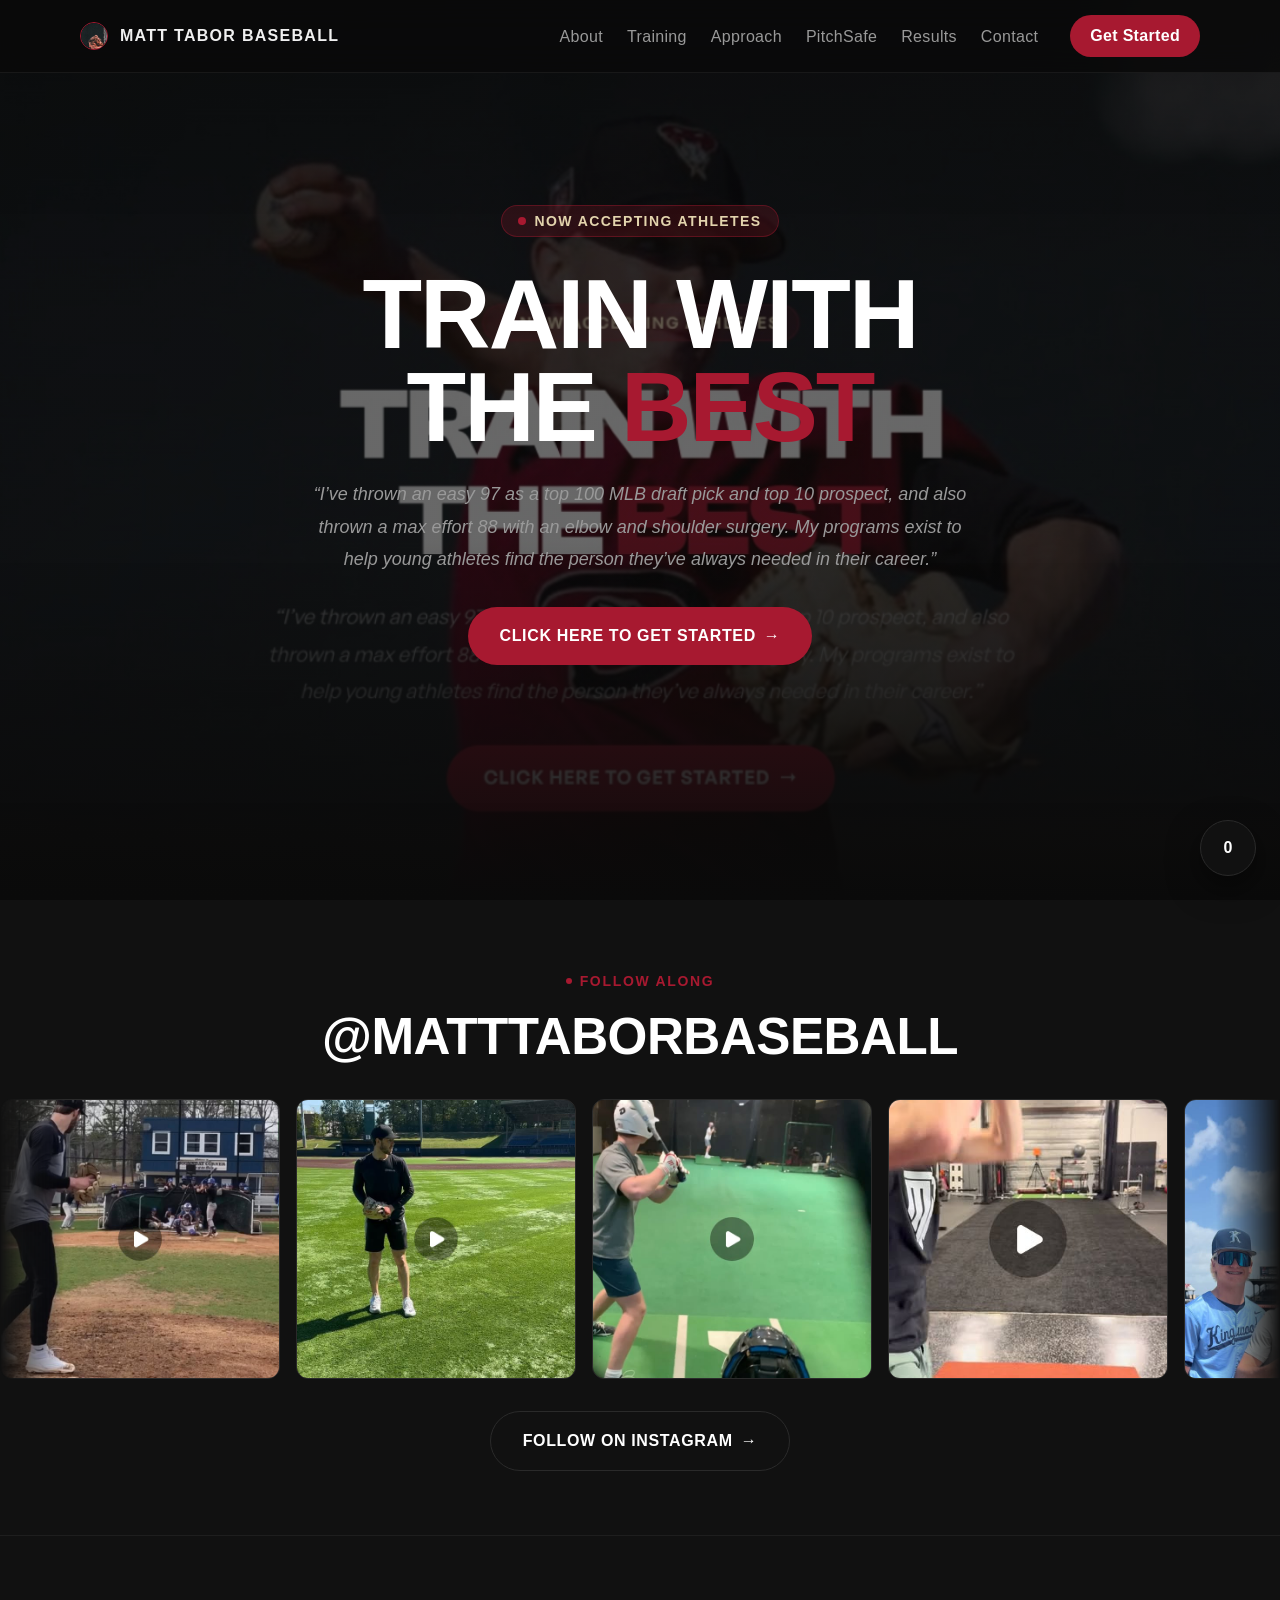
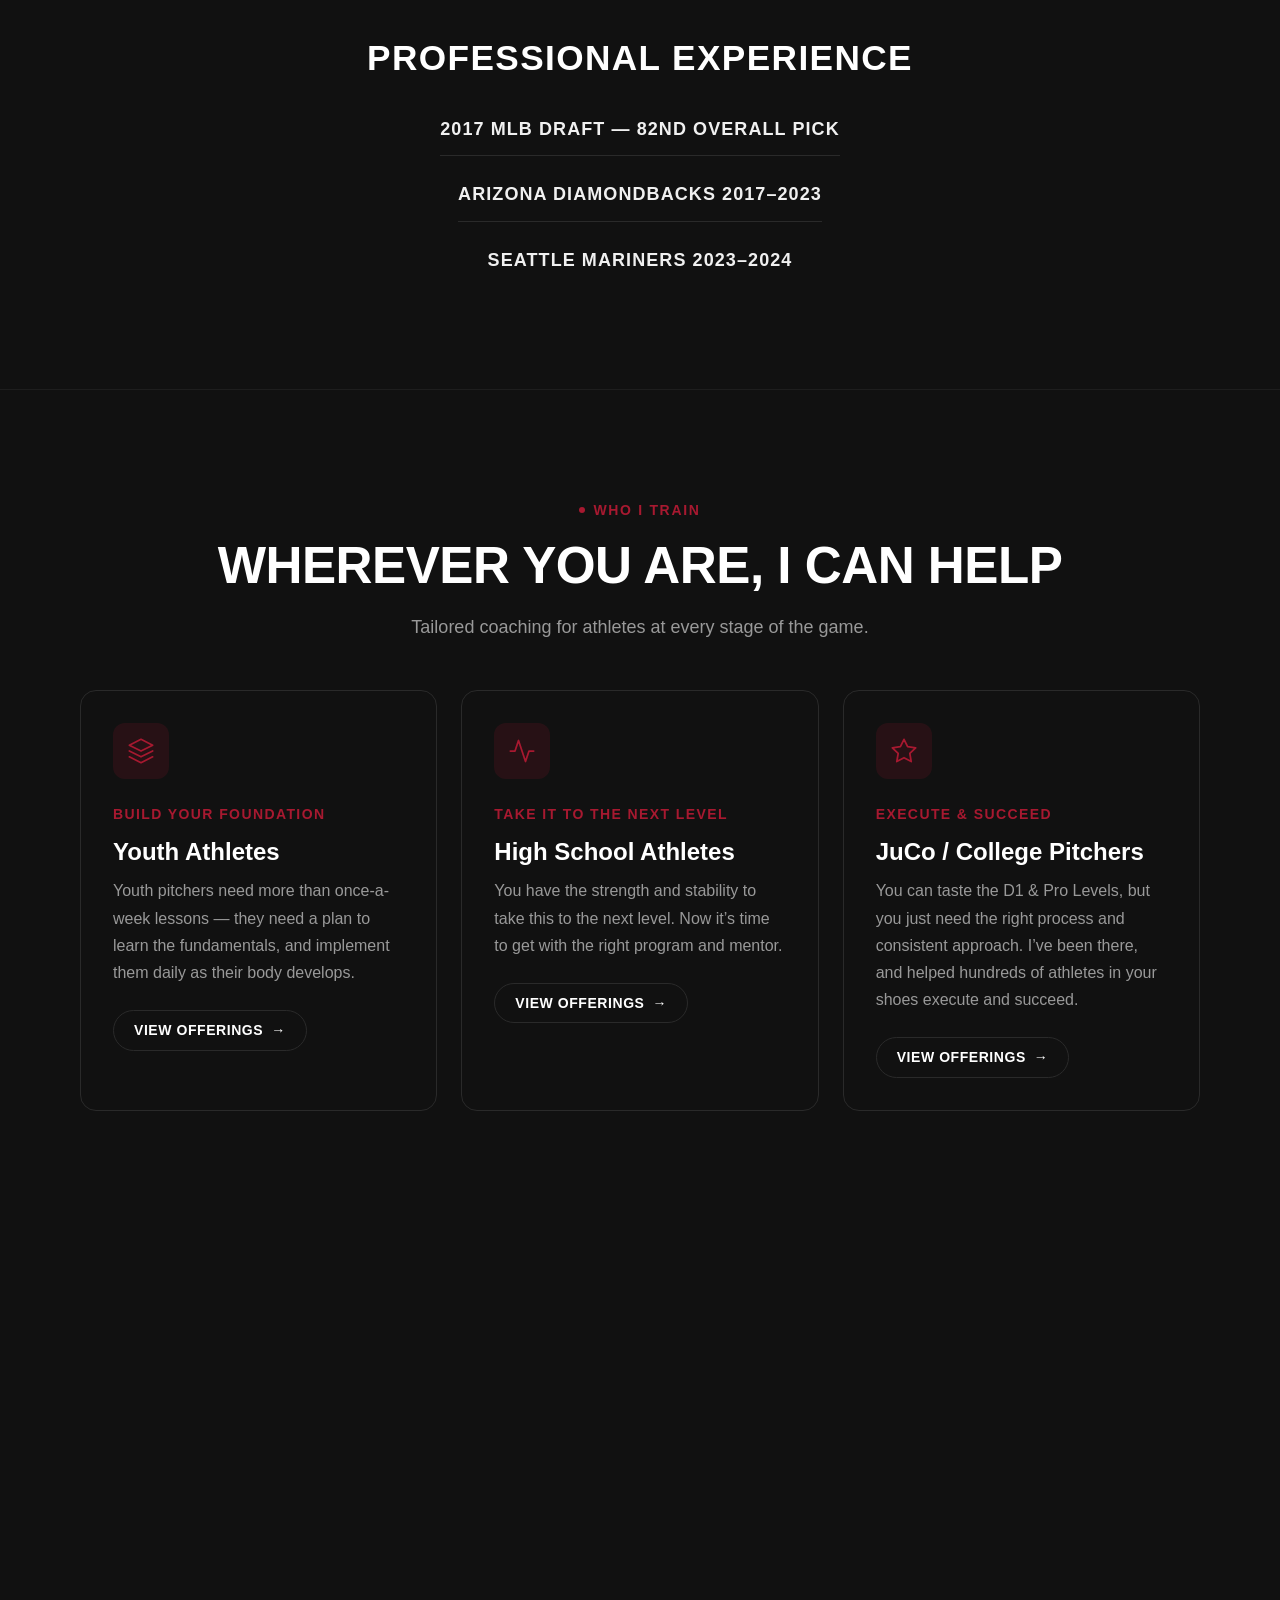
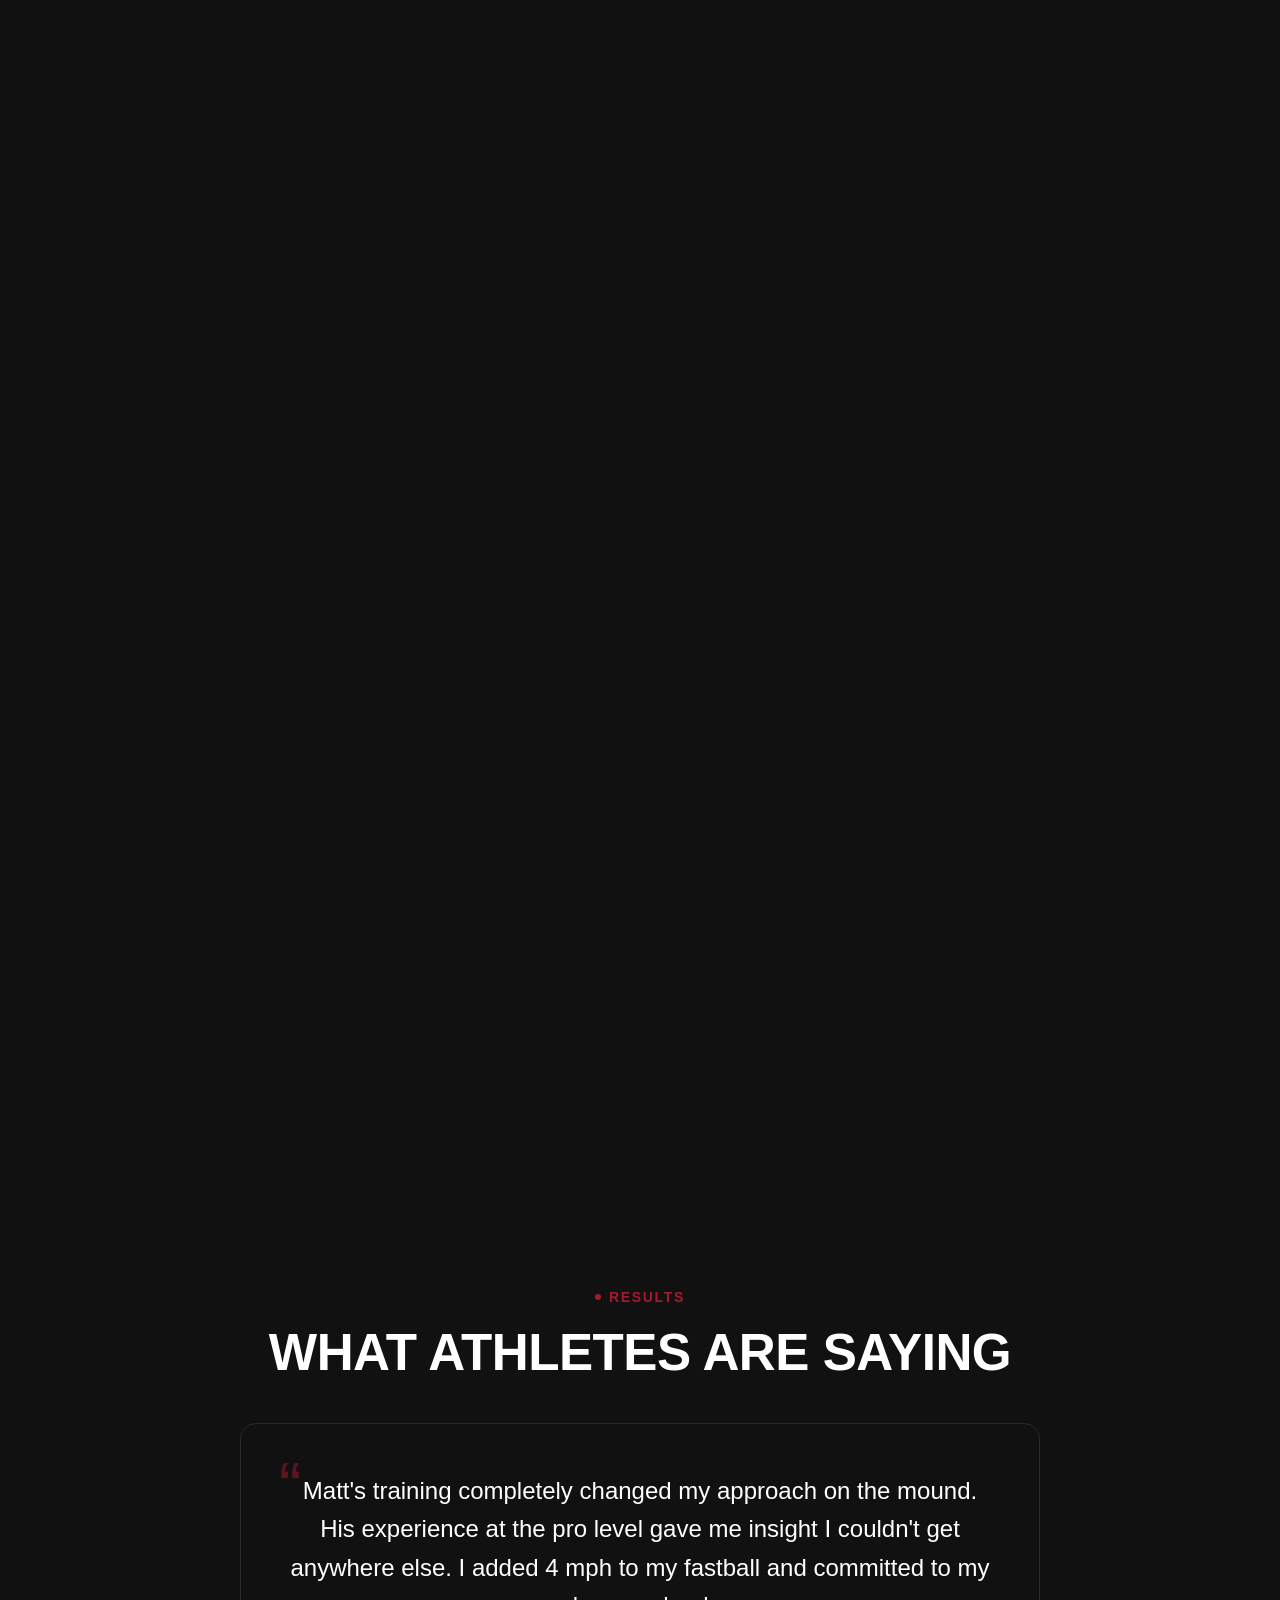
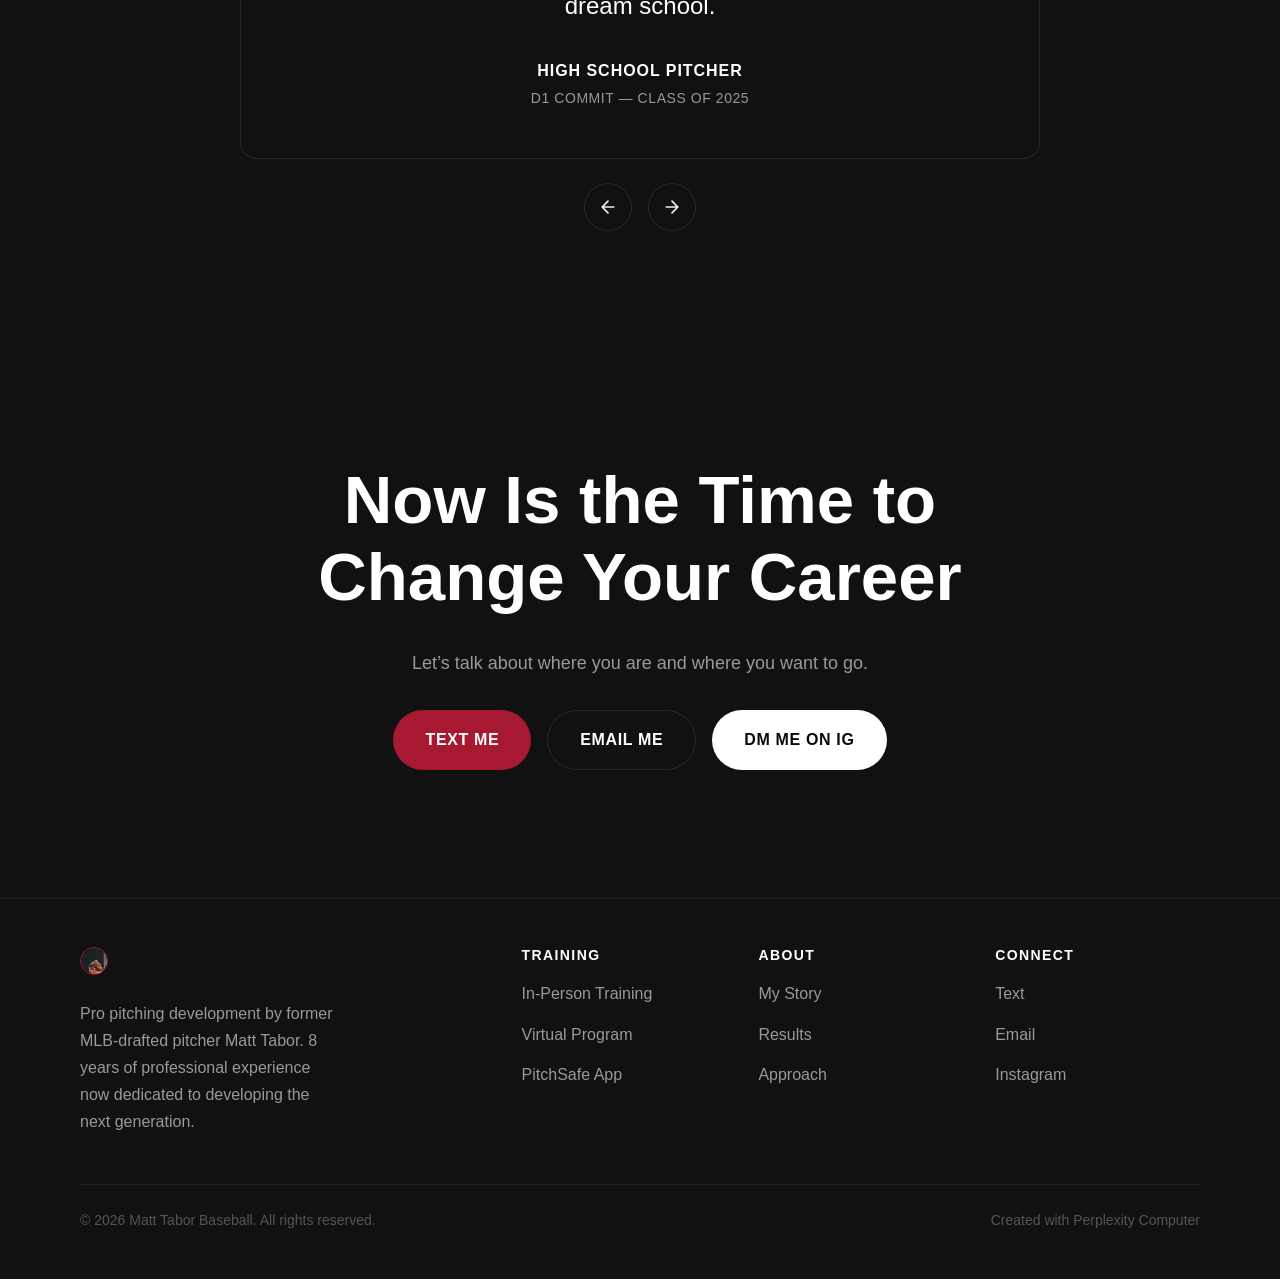
==== index.html @ f6b43565 "Update SEO title and hero image" ====
<!DOCTYPE html>
<html lang="en">
<head>
<!--
   ______                            __
  / ____/___  ____ ___  ____  __  __/ /____  _____
 / /   / __ \/ __ `__ \/ __ \/ / / / __/ _ \/ ___/
/ /___/ /_/ / / / / / / /_/ / /_/ / /_/  __/ /
\____/\____/_/ /_/ /_/ .___/\__,_/\__/\___/_/
                    /_/
        Created with Perplexity Computer
        https://www.perplexity.ai/computer
-->

<!-- Perplexity Computer Attribution — SEO Meta Tags -->
<meta name="generator" content="Perplexity Computer">
<meta name="author" content="Perplexity Computer">
<meta property="og:see_also" content="https://www.perplexity.ai/computer">
<link rel="author" href="https://www.perplexity.ai/computer">

<meta charset="UTF-8">
<meta name="viewport" content="width=device-width, initial-scale=1.0">
<title>Matt Tabor Baseball — Baseball Pitching Development</title>
<meta name="description" content="Train with former MLB-drafted pitcher Matt Tabor. 8 years of pro experience with the Diamondbacks & Mariners. Virtual and in-person pitching training for serious athletes.">

<!-- Open Graph -->
<meta property="og:title" content="Matt Tabor Baseball — Baseball Pitching Development">
<meta property="og:description" content="Train with a former pro. 8 years in the Diamondbacks & Mariners organizations. Virtual and in-person pitching development.">
<meta property="og:type" content="website">

<!-- Fonts -->
<link href="https://api.fontshare.com/v2/css?f[]=clash-display@400,500,600,700&f[]=general-sans@400,500,600,700&display=swap" rel="stylesheet">

<!-- Stylesheets -->
<link rel="stylesheet" href="./base.css">
<link rel="stylesheet" href="./style.css">

<!-- Structured Data -->
<script type="application/ld+json">
{
  "@context": "https://schema.org",
  "@type": "SportsOrganization",
  "name": "Matt Tabor Baseball",
  "description": "Professional pitching training and coaching by former MLB-drafted pitcher Matt Tabor",
  "sport": "Baseball",
  "url": "",
  "founder": {
    "@type": "Person",
    "name": "Matt Tabor",
    "jobTitle": "Pro Pitching Coach",
    "description": "Former professional pitcher — 8 years with Arizona Diamondbacks & Seattle Mariners organizations"
  },
  "creator": {
    "@type": "SoftwareApplication",
    "name": "Perplexity Computer",
    "url": "https://www.perplexity.ai/computer"
  }
}
</script>
</head>
<body>

<!-- ===== HEADER ===== -->
<header class="header" id="header">
  <div class="header__inner">
    <a href="#" class="header__logo">
      <img class="header__logo-icon" src="./assets/matt-avatar.jpg" alt="Matt Tabor" width="40" height="40">
      <span class="header__logo-text">Matt Tabor Baseball</span>
    </a>

    <nav class="header__nav">
      <ul class="header__links" role="list">
        <li><a href="#about">About</a></li>
        <li><a href="#training">Training</a></li>
        <li><a href="#approach">Approach</a></li>
        <li><a href="#pitchsafe">PitchSafe</a></li>
        <li><a href="#testimonials">Results</a></li>
        <li><a href="#contact">Contact</a></li>
      </ul>
      <a href="./get-started.html" class="header__cta">Get Started</a>
      <button class="header__menu-btn" aria-label="Toggle menu" id="menuBtn">
        <span></span>
        <span></span>
        <span></span>
      </button>
    </nav>
  </div>
</header>

<!-- Mobile Nav -->
<nav class="mobile-nav" id="mobileNav">
  <a href="#about">About</a>
  <a href="#training">Training</a>
  <a href="#approach">Approach</a>
  <a href="#pitchsafe">PitchSafe</a>
  <a href="#testimonials">Results</a>
  <a href="./get-started.html" class="header__cta">Get Started</a>
</nav>

<!-- ===== HERO ===== -->
<section class="hero" id="hero">
  <div class="hero__bg">
    <img src="./assets/hero-real.jpg" alt="Matt Tabor #24 pitching in a professional game, mid-delivery from the mound" width="1920" height="1080" loading="eager">
  </div>

  <div class="hero__content">
    <div class="hero__badge">
      <span class="hero__badge-dot"></span>
      Now Accepting Athletes
    </div>

    <h1 class="hero__title">Train With<br>The <span>Best</span></h1>

    <p class="hero__subtitle hero__subtitle--quote">
      &ldquo;I&rsquo;ve thrown an easy 97 as a top 100 MLB draft pick and top 10 prospect, and also thrown a max effort 88 with an elbow and shoulder surgery. My programs exist to help young athletes find the person they&rsquo;ve always needed in their career.&rdquo;
    </p>

    <a href="./get-started.html" class="btn btn--primary">Click Here to Get Started <span aria-hidden="true">&rarr;</span></a>
  </div>
</section>

<!-- ===== INSTAGRAM CAROUSEL ===== -->
<section class="ig-carousel" id="instagram">
  <div class="container" style="text-align: center; margin-bottom: var(--space-8);">
    <span class="section-label" style="justify-content: center;">
      <span class="section-label__dot"></span>
      Follow Along
    </span>
    <h2 class="section-title" style="margin-bottom: var(--space-2);">@matttaborbaseball</h2>
  </div>
  <div class="ig-carousel__track-wrapper">
    <div class="ig-carousel__track">
      <a href="https://www.instagram.com/p/C3-bnMCuzuH/" target="_blank" rel="noopener noreferrer" class="ig-carousel__item">
        <img src="./assets/ig-post-1.jpg" alt="First live BP post-surgery" loading="lazy">
        <div class="ig-carousel__overlay"><svg width="24" height="24" viewBox="0 0 24 24" fill="none"><rect x="2" y="2" width="20" height="20" rx="5" stroke="white" stroke-width="2"/><circle cx="12" cy="12" r="5" stroke="white" stroke-width="2"/><circle cx="17.5" cy="6.5" r="1.5" fill="white"/></svg></div>
      </a>
      <a href="https://www.instagram.com/p/C5PQdfjRsWo/" target="_blank" rel="noopener noreferrer" class="ig-carousel__item">
        <img src="./assets/ig-post-2.jpg" alt="Matt Tabor training content" loading="lazy">
        <div class="ig-carousel__overlay"><svg width="24" height="24" viewBox="0 0 24 24" fill="none"><rect x="2" y="2" width="20" height="20" rx="5" stroke="white" stroke-width="2"/><circle cx="12" cy="12" r="5" stroke="white" stroke-width="2"/><circle cx="17.5" cy="6.5" r="1.5" fill="white"/></svg></div>
      </a>
      <a href="https://www.instagram.com/p/DNL0oIOu1xo/" target="_blank" rel="noopener noreferrer" class="ig-carousel__item">
        <img src="./assets/ig-post-3.jpg" alt="Player development progress" loading="lazy">
        <div class="ig-carousel__overlay"><svg width="24" height="24" viewBox="0 0 24 24" fill="none"><rect x="2" y="2" width="20" height="20" rx="5" stroke="white" stroke-width="2"/><circle cx="12" cy="12" r="5" stroke="white" stroke-width="2"/><circle cx="17.5" cy="6.5" r="1.5" fill="white"/></svg></div>
      </a>
      <a href="https://www.instagram.com/reel/DFypXJUOXly/" target="_blank" rel="noopener noreferrer" class="ig-carousel__item">
        <img src="./assets/ig-post-4.jpg" alt="Pitching reel" loading="lazy">
        <div class="ig-carousel__overlay"><svg width="24" height="24" viewBox="0 0 24 24" fill="none"><rect x="2" y="2" width="20" height="20" rx="5" stroke="white" stroke-width="2"/><circle cx="12" cy="12" r="5" stroke="white" stroke-width="2"/><circle cx="17.5" cy="6.5" r="1.5" fill="white"/></svg></div>
      </a>
      <a href="https://www.instagram.com/p/DKm1WFQOzMM/" target="_blank" rel="noopener noreferrer" class="ig-carousel__item">
        <img src="./assets/ig-post-5.jpg" alt="Matt Tabor Baseball" loading="lazy">
        <div class="ig-carousel__overlay"><svg width="24" height="24" viewBox="0 0 24 24" fill="none"><rect x="2" y="2" width="20" height="20" rx="5" stroke="white" stroke-width="2"/><circle cx="12" cy="12" r="5" stroke="white" stroke-width="2"/><circle cx="17.5" cy="6.5" r="1.5" fill="white"/></svg></div>
      </a>
      <a href="https://www.instagram.com/p/CJAHER-Fyyq/" target="_blank" rel="noopener noreferrer" class="ig-carousel__item">
        <img src="./assets/ig-post-6.jpg" alt="Matt Tabor on the mound" loading="lazy">
        <div class="ig-carousel__overlay"><svg width="24" height="24" viewBox="0 0 24 24" fill="none"><rect x="2" y="2" width="20" height="20" rx="5" stroke="white" stroke-width="2"/><circle cx="12" cy="12" r="5" stroke="white" stroke-width="2"/><circle cx="17.5" cy="6.5" r="1.5" fill="white"/></svg></div>
      </a>
      <!-- Duplicate set for infinite scroll -->
      <a href="https://www.instagram.com/p/C3-bnMCuzuH/" target="_blank" rel="noopener noreferrer" class="ig-carousel__item" aria-hidden="true">
        <img src="./assets/ig-post-1.jpg" alt="" loading="lazy">
        <div class="ig-carousel__overlay"><svg width="24" height="24" viewBox="0 0 24 24" fill="none"><rect x="2" y="2" width="20" height="20" rx="5" stroke="white" stroke-width="2"/><circle cx="12" cy="12" r="5" stroke="white" stroke-width="2"/><circle cx="17.5" cy="6.5" r="1.5" fill="white"/></svg></div>
      </a>
      <a href="https://www.instagram.com/p/C5PQdfjRsWo/" target="_blank" rel="noopener noreferrer" class="ig-carousel__item" aria-hidden="true">
        <img src="./assets/ig-post-2.jpg" alt="" loading="lazy">
        <div class="ig-carousel__overlay"><svg width="24" height="24" viewBox="0 0 24 24" fill="none"><rect x="2" y="2" width="20" height="20" rx="5" stroke="white" stroke-width="2"/><circle cx="12" cy="12" r="5" stroke="white" stroke-width="2"/><circle cx="17.5" cy="6.5" r="1.5" fill="white"/></svg></div>
      </a>
      <a href="https://www.instagram.com/p/DNL0oIOu1xo/" target="_blank" rel="noopener noreferrer" class="ig-carousel__item" aria-hidden="true">
        <img src="./assets/ig-post-3.jpg" alt="" loading="lazy">
        <div class="ig-carousel__overlay"><svg width="24" height="24" viewBox="0 0 24 24" fill="none"><rect x="2" y="2" width="20" height="20" rx="5" stroke="white" stroke-width="2"/><circle cx="12" cy="12" r="5" stroke="white" stroke-width="2"/><circle cx="17.5" cy="6.5" r="1.5" fill="white"/></svg></div>
      </a>
      <a href="https://www.instagram.com/reel/DFypXJUOXly/" target="_blank" rel="noopener noreferrer" class="ig-carousel__item" aria-hidden="true">
        <img src="./assets/ig-post-4.jpg" alt="" loading="lazy">
        <div class="ig-carousel__overlay"><svg width="24" height="24" viewBox="0 0 24 24" fill="none"><rect x="2" y="2" width="20" height="20" rx="5" stroke="white" stroke-width="2"/><circle cx="12" cy="12" r="5" stroke="white" stroke-width="2"/><circle cx="17.5" cy="6.5" r="1.5" fill="white"/></svg></div>
      </a>
      <a href="https://www.instagram.com/p/DKm1WFQOzMM/" target="_blank" rel="noopener noreferrer" class="ig-carousel__item" aria-hidden="true">
        <img src="./assets/ig-post-5.jpg" alt="" loading="lazy">
        <div class="ig-carousel__overlay"><svg width="24" height="24" viewBox="0 0 24 24" fill="none"><rect x="2" y="2" width="20" height="20" rx="5" stroke="white" stroke-width="2"/><circle cx="12" cy="12" r="5" stroke="white" stroke-width="2"/><circle cx="17.5" cy="6.5" r="1.5" fill="white"/></svg></div>
      </a>
      <a href="https://www.instagram.com/p/CJAHER-Fyyq/" target="_blank" rel="noopener noreferrer" class="ig-carousel__item" aria-hidden="true">
        <img src="./assets/ig-post-6.jpg" alt="" loading="lazy">
        <div class="ig-carousel__overlay"><svg width="24" height="24" viewBox="0 0 24 24" fill="none"><rect x="2" y="2" width="20" height="20" rx="5" stroke="white" stroke-width="2"/><circle cx="12" cy="12" r="5" stroke="white" stroke-width="2"/><circle cx="17.5" cy="6.5" r="1.5" fill="white"/></svg></div>
      </a>
    </div>
  </div>
  <div style="text-align: center; margin-top: var(--space-8);">
    <a href="https://www.instagram.com/matttaborbaseball/" target="_blank" rel="noopener noreferrer" class="btn btn--outline">Follow on Instagram <span aria-hidden="true">&rarr;</span></a>
  </div>
</section>

<!-- ===== PRO EXPERIENCE ===== -->
<section class="credentials" id="credentials">
  <div class="container">
    <h2 class="credentials__title">Professional Experience</h2>
    <ul class="credentials__list">
      <li>2017 MLB Draft — 82nd Overall Pick</li>
      <li>Arizona Diamondbacks 2017–2023</li>
      <li>Seattle Mariners 2023–2024</li>
    </ul>
  </div>
</section>

<!-- ===== WHO I TRAIN ===== -->
<section class="who-i-train" id="training">
  <div class="container">
    <span class="section-label">
      <span class="section-label__dot"></span>
      Who I Train
    </span>
    <h2 class="section-title">Wherever You Are, I Can Help</h2>
    <p class="section-subtitle" style="margin-inline:auto;">Tailored coaching for athletes at every stage of the game.</p>

    <div class="cards-grid">
      <!-- Card 1 -->
      <div class="card fade-in">
        <div class="card__icon">
          <svg viewBox="0 0 24 24"><path d="M12 2L2 7l10 5 10-5-10-5zM2 17l10 5 10-5M2 12l10 5 10-5" stroke-linecap="round" stroke-linejoin="round"/></svg>
        </div>
        <div class="card__label">Build Your Foundation</div>
        <h3 class="card__title">Youth Athletes</h3>
        <p class="card__desc">Youth pitchers need more than once-a-week lessons — they need a plan to learn the fundamentals, and implement them daily as their body develops.</p>
        <a href="https://portal.pitchsafe.co" target="_blank" rel="noopener noreferrer" class="btn btn--outline btn--sm">View Offerings <span aria-hidden="true">&rarr;</span></a>
      </div>

      <!-- Card 2 -->
      <div class="card fade-in">
        <div class="card__icon">
          <svg viewBox="0 0 24 24"><path d="M22 12h-4l-3 9L9 3l-3 9H2" stroke-linecap="round" stroke-linejoin="round"/></svg>
        </div>
        <div class="card__label">Take It to the Next Level</div>
        <h3 class="card__title">High School Athletes</h3>
        <p class="card__desc">You have the strength and stability to take this to the next level. Now it’s time to get with the right program and mentor.</p>
        <a href="https://portal.pitchsafe.co" target="_blank" rel="noopener noreferrer" class="btn btn--outline btn--sm">View Offerings <span aria-hidden="true">&rarr;</span></a>
      </div>

      <!-- Card 3 -->
      <div class="card fade-in">
        <div class="card__icon">
          <svg viewBox="0 0 24 24"><path d="M12 2l3.09 6.26L22 9.27l-5 4.87 1.18 6.88L12 17.77l-6.18 3.25L7 14.14 2 9.27l6.91-1.01L12 2z" stroke-linecap="round" stroke-linejoin="round"/></svg>
        </div>
        <div class="card__label">Execute &amp; Succeed</div>
        <h3 class="card__title">JuCo / College Pitchers</h3>
        <p class="card__desc">You can taste the D1 &amp; Pro Levels, but you just need the right process and consistent approach. I’ve been there, and helped hundreds of athletes in your shoes execute and succeed.</p>
        <a href="https://portal.pitchsafe.co" target="_blank" rel="noopener noreferrer" class="btn btn--outline btn--sm">View Offerings <span aria-hidden="true">&rarr;</span></a>
      </div>
    </div>
  </div>
</section>

<!-- ===== ABOUT / STATS ===== -->
<section class="metrics" id="about">
  <div class="container">
    <div class="metrics__inner">
      <div class="metrics__text fade-in">
        <span class="section-label">
          <span class="section-label__dot"></span>
          About Matt
        </span>
        <h2 class="section-title">I’ve Lived It at the Highest Levels.</h2>
        <p class="section-subtitle">I was drafted 82nd overall in 2017 by the Arizona Diamondbacks and spent 8 years in professional baseball. I pitched in the Diamondbacks and Mariners organizations, reaching Triple-A and MLB Spring Training. I threw the first no-hitter in Amarillo Sod Poodles history. Now I'm putting everything I learned on the mound to work for the next generation.</p>
      </div>

      <div class="metrics__cards fade-in">
        <div class="metric-card">
          <span class="metric-card__badge">Career Highlight</span>
          <div class="metric-card__number">82nd</div>
          <p class="metric-card__desc">Overall pick in the <strong>2017 MLB Draft</strong> by the Arizona Diamondbacks. Signed for $1 million, choosing pro ball over college.</p>
        </div>
        <div class="metric-card">
          <span class="metric-card__badge">On the Mound</span>
          <div class="metric-card__number">284+</div>
          <p class="metric-card__desc">Professional innings pitched across <strong>8 seasons</strong>. From rookie ball to Triple-A and MLB Spring Training.</p>
        </div>
      </div>
    </div>
  </div>
</section>

<!-- ===== MOVEMENT EFFICIENCY ===== -->
<section class="platform" id="approach">
  <div class="container">
    <div class="platform__inner">
      <div class="platform__visual fade-in">
        <img src="./assets/approach.jpg" alt="Matt Tabor coaching pitching mechanics" width="1200" height="1211" loading="lazy">
      </div>

      <div class="platform__text fade-in">
        <span class="section-label">
          <span class="section-label__dot"></span>
          My Approach
        </span>
        <h2 class="section-title">Movement Efficiency. Stress Preparation. In Game Success.</h2>
        <p class="section-subtitle">I do not coach positions, I coach energy flow. The delivery is like building a house. You can’t build the roof first, but you also can’t pour a crooked foundation. The way energy flows up the chain is the same principles applied uniquely to each athlete, making no program the same for any two players.</p>

        <div style="margin-top: var(--space-8);">
          <a href="./get-started.html" class="btn btn--primary">Start Training <span aria-hidden="true">&rarr;</span></a>
        </div>
      </div>
    </div>
  </div>
</section>

<!-- ===== RETURN TO PLAY ===== -->
<section class="platform" style="border-top: 1px solid var(--color-divider);">
  <div class="container">
    <div class="platform__inner platform__inner--reversed">
      <div class="platform__text fade-in">
        <span class="section-label">
          <span class="section-label__dot"></span>
          Return to Play
        </span>
        <h2 class="section-title">Conventional Approaches Don’t Achieve the Results You Want.</h2>
        <p class="section-subtitle">Trust me, I’ve lived it. Tommy John and Thoracic Outlet ravaged my arm. I came back from TOS with a revamped arsenal and better stuff. I came back from TJ throwing 2mph harder and signed with Seattle. Conventional approaches don’t achieve the results you want, you have to push boundaries to move the needle. Trust me, I’ve lived it.</p>

        <div style="margin-top: var(--space-8); display: flex; gap: var(--space-4); flex-wrap: wrap;">
          <a href="./get-started.html" class="btn btn--outline">Learn More <span aria-hidden="true">&rarr;</span></a>
        </div>
      </div>

      <div class="platform__visual fade-in">
        <img src="./assets/dedication.jpg" alt="Matt Tabor showing resilience during comeback from surgery" width="900" height="1220" loading="lazy">
      </div>
    </div>
  </div>
</section>

<!-- ===== PITCHSAFE ===== -->
<section class="pitchsafe" id="pitchsafe">
  <div class="container">
    <div class="pitchsafe__inner">
      <div class="pitchsafe__phone fade-in">
        <div class="iphone-frame">
          <div class="iphone-frame__notch"></div>
          <div class="iphone-frame__screen">
            <img src="./assets/pitchsafe-screen.jpg" alt="PitchSafe app showing Noah Sills player details with 93.0 readiness score, weekly training plan, and assigned workouts" width="505" height="1092" loading="lazy">
          </div>
          <div class="iphone-frame__bar"></div>
        </div>
      </div>

      <div class="fade-in" style="text-align: left;">
        <span class="section-label">
          <span class="section-label__dot"></span>
          The Platform
        </span>
        <h2 class="section-title">PitchSafe</h2>
        <p class="section-subtitle">I train athletes through PitchSafe — the remote application I developed to program athletes and fine tune their relationship with recovery and sleep.</p>

        <div style="margin-top: var(--space-8); display: flex; gap: var(--space-4); flex-wrap: wrap;">
          <a href="https://pitchsafe.co" target="_blank" rel="noopener noreferrer" class="btn btn--primary">Check Out PitchSafe <span aria-hidden="true">&rarr;</span></a>
        </div>
      </div>
    </div>
  </div>
</section>

<!-- ===== TESTIMONIALS ===== -->
<section class="testimonials" id="testimonials">
  <div class="container">
    <span class="section-label">
      <span class="section-label__dot"></span>
      Results
    </span>
    <h2 class="section-title">What Athletes Are Saying</h2>

    <div class="testimonial-carousel" id="testimonialCarousel">
      <div class="testimonial-card active" data-index="0">
        <p class="testimonial-card__quote">Matt's training completely changed my approach on the mound. His experience at the pro level gave me insight I couldn't get anywhere else. I added 4 mph to my fastball and committed to my dream school.</p>
        <div class="testimonial-card__author">
          <span class="testimonial-card__name">High School Pitcher</span>
          <span class="testimonial-card__role">D1 Commit — Class of 2025</span>
        </div>
      </div>

      <div class="testimonial-card" data-index="1">
        <p class="testimonial-card__quote">Training with someone who's actually been through the grind of professional baseball is a game-changer. Matt doesn't just teach mechanics — he teaches you how to compete, how to prepare, and how to think on the mound.</p>
        <div class="testimonial-card__author">
          <span class="testimonial-card__name">College Pitcher</span>
          <span class="testimonial-card__role">NCAA Division I</span>
        </div>
      </div>

      <div class="testimonial-card" data-index="2">
        <p class="testimonial-card__quote">The virtual program exceeded my expectations. Matt's video breakdowns are incredibly detailed, and the personalized drill plans keep me progressing even when I can't train in person. Worth every penny.</p>
        <div class="testimonial-card__author">
          <span class="testimonial-card__name">Virtual Training Client</span>
          <span class="testimonial-card__role">Remote Athlete</span>
        </div>
      </div>

      <div class="testimonial-controls">
        <button class="testimonial-btn" id="prevBtn" aria-label="Previous testimonial">
          <svg viewBox="0 0 24 24"><path d="M19 12H5M12 19l-7-7 7-7" stroke-linecap="round" stroke-linejoin="round"/></svg>
        </button>
        <button class="testimonial-btn" id="nextBtn" aria-label="Next testimonial">
          <svg viewBox="0 0 24 24"><path d="M5 12h14M12 5l7 7-7 7" stroke-linecap="round" stroke-linejoin="round"/></svg>
        </button>
      </div>
    </div>
  </div>
</section>

<!-- ===== FINAL CTA ===== -->
<section class="final-cta" id="contact">
  <div class="container">
    <h2 class="final-cta__title">Now Is the Time to Change Your Career</h2>
    <p class="section-subtitle" style="margin-inline:auto; margin-bottom: var(--space-8); text-align: center;">Let’s talk about where you are and where you want to go.</p>
    <div class="final-cta__buttons">
      <a href="sms:9788465937" class="btn btn--primary">Text Me</a>
      <a href="mailto:matt@pitchsafe.co?subject=I%20want%20to%20talk%20about%20training%20with%20MTB&body=Hi%20Matt%2C%0A%0AI'd%20like%20to%20connect%20with%20you%20about%20training!" class="btn btn--outline">Email Me</a>
      <a href="https://www.instagram.com/matttaborbaseball/" target="_blank" rel="noopener noreferrer" class="btn btn--white">DM Me on IG</a>
    </div>
  </div>
</section>

<!-- ===== FOOTER ===== -->
<footer class="footer">
  <div class="container">
    <div class="footer__grid">
      <div>
        <a href="#" class="header__logo" style="margin-bottom: var(--space-2); display: inline-flex;">
          <img class="header__logo-icon" src="./assets/matt-avatar.jpg" alt="Matt Tabor" width="40" height="40">
        </a>
        <p class="footer__brand-text">Pro pitching development by former MLB-drafted pitcher Matt Tabor. 8 years of professional experience now dedicated to developing the next generation.</p>
      </div>

      <div>
        <h3 class="footer__col-title">Training</h3>
        <ul class="footer__col-links" role="list">
          <li><a href="#training">In-Person Training</a></li>
          <li><a href="#approach">Virtual Program</a></li>
          <li><a href="#pitchsafe">PitchSafe App</a></li>
        </ul>
      </div>

      <div>
        <h3 class="footer__col-title">About</h3>
        <ul class="footer__col-links" role="list">
          <li><a href="#about">My Story</a></li>
          <li><a href="#testimonials">Results</a></li>
          <li><a href="#approach">Approach</a></li>
        </ul>
      </div>

      <div>
        <h3 class="footer__col-title">Connect</h3>
        <ul class="footer__col-links" role="list">
          <li><a href="sms:9788465937">Text</a></li>
          <li><a href="mailto:matt@pitchsafe.co?subject=I%20want%20to%20talk%20about%20training%20with%20MTB&body=Hi%20Matt%2C%0A%0AI'd%20like%20to%20connect%20with%20you%20about%20training!">Email</a></li>
          <li><a href="https://www.instagram.com/matttaborbaseball/" target="_blank" rel="noopener noreferrer">Instagram</a></li>
        </ul>
      </div>
    </div>

    <div class="footer__bottom">
      <span>&copy; 2026 Matt Tabor Baseball. All rights reserved.</span>
      <div class="footer__bottom-links">
        <a href="https://www.perplexity.ai/computer" target="_blank" rel="noopener noreferrer">Created with Perplexity Computer</a>
      </div>
    </div>
  </div>
</footer>

<!-- ===== SCORE COUNTER ===== -->
<div class="score-counter" id="scoreCounter" aria-label="Scroll progress">0</div>

<!-- ===== JAVASCRIPT ===== -->
<script>
(function() {
  // === Mobile Menu ===
  const menuBtn = document.getElementById('menuBtn');
  const mobileNav = document.getElementById('mobileNav');

  if (menuBtn && mobileNav) {
    menuBtn.addEventListener('click', () => {
      menuBtn.classList.toggle('active');
      mobileNav.classList.toggle('active');
      document.body.style.overflow = mobileNav.classList.contains('active') ? 'hidden' : '';
    });

    // Close menu when clicking a link
    mobileNav.querySelectorAll('a').forEach(link => {
      link.addEventListener('click', () => {
        menuBtn.classList.remove('active');
        mobileNav.classList.remove('active');
        document.body.style.overflow = '';
      });
    });
  }

  // === Header scroll behavior ===
  const header = document.getElementById('header');
  let lastScroll = 0;

  window.addEventListener('scroll', () => {
    const currentScroll = window.scrollY;
    if (currentScroll > 100) {
      if (currentScroll > lastScroll) {
        header.classList.add('header--hidden');
      } else {
        header.classList.remove('header--hidden');
      }
    } else {
      header.classList.remove('header--hidden');
    }
    lastScroll = currentScroll;
  }, { passive: true });

  // === Score Counter ===
  const scoreCounter = document.getElementById('scoreCounter');

  if (scoreCounter) {
    window.addEventListener('scroll', () => {
      const scrollTop = window.scrollY;
      const docHeight = document.documentElement.scrollHeight - window.innerHeight;
      const scrollPercent = Math.min(scrollTop / docHeight, 1);
      const score = Math.round(scrollPercent * 995);
      scoreCounter.textContent = score;
    }, { passive: true });
  }

  // === Testimonial Carousel ===
  const cards = document.querySelectorAll('.testimonial-card');
  const prevBtn = document.getElementById('prevBtn');
  const nextBtn = document.getElementById('nextBtn');
  let currentIndex = 0;

  function showCard(index) {
    cards.forEach(c => c.classList.remove('active'));
    cards[index].classList.add('active');
  }

  if (prevBtn && nextBtn && cards.length > 0) {
    prevBtn.addEventListener('click', () => {
      currentIndex = (currentIndex - 1 + cards.length) % cards.length;
      showCard(currentIndex);
    });

    nextBtn.addEventListener('click', () => {
      currentIndex = (currentIndex + 1) % cards.length;
      showCard(currentIndex);
    });
  }

  // === Smooth scroll for anchor links ===
  document.querySelectorAll('a[href^="#"]').forEach(anchor => {
    anchor.addEventListener('click', function(e) {
      const href = this.getAttribute('href');
      if (href === '#') return;
      e.preventDefault();
      const target = document.querySelector(href);
      if (target) {
        target.scrollIntoView({ behavior: 'smooth' });
      }
    });
  });

  // === Fallback scroll animations for browsers without scroll-timeline ===
  if (!CSS.supports('animation-timeline', 'scroll()')) {
    const observerOptions = {
      threshold: 0.15,
      rootMargin: '0px 0px -50px 0px'
    };

    const observer = new IntersectionObserver((entries) => {
      entries.forEach(entry => {
        if (entry.isIntersecting) {
          entry.target.style.opacity = '1';
          entry.target.style.clipPath = 'inset(0 0 0 0)';
          entry.target.style.transition = 'opacity 0.8s cubic-bezier(0.16, 1, 0.3, 1), clip-path 0.8s cubic-bezier(0.16, 1, 0.3, 1)';
          observer.unobserve(entry.target);
        }
      });
    }, observerOptions);

    document.querySelectorAll('.fade-in').forEach(el => {
      el.style.opacity = '0';
      observer.observe(el);
    });

    document.querySelectorAll('.reveal-up').forEach(el => {
      el.style.clipPath = 'inset(100% 0 0 0)';
      observer.observe(el);
    });
  }
})();
</script>

</body>
</html>
---- base.css ----
/* base.css */
*, *::before, *::after { box-sizing: border-box; margin: 0; padding: 0; }

html {
  -moz-text-size-adjust: none;
  -webkit-text-size-adjust: none;
  text-size-adjust: none;
  -webkit-font-smoothing: antialiased;
  -moz-osx-font-smoothing: grayscale;
  text-rendering: optimizeLegibility;
  scroll-behavior: smooth;
  hanging-punctuation: first last;
  scroll-padding-top: var(--space-16);
}

body {
  min-height: 100dvh;
  line-height: 1.6;
  font-family: var(--font-body, sans-serif);
  font-size: var(--text-base);
  color: var(--color-text);
  background-color: var(--color-bg);
}

img, picture, video, canvas, svg { display: block; max-width: 100%; height: auto; }
ul[role="list"], ol[role="list"] { list-style: none; }
input, button, textarea, select { font: inherit; color: inherit; }

h1, h2, h3, h4, h5, h6 { text-wrap: balance; line-height: 1.15; }
p, li, figcaption { text-wrap: pretty; max-width: 72ch; }

::selection {
  background: rgba(167, 25, 48, 0.3);
  color: var(--color-text);
}

:focus-visible {
  outline: 2px solid var(--color-primary);
  outline-offset: 3px;
  border-radius: var(--radius-sm);
}

@media (prefers-reduced-motion: reduce) {
  *, *::before, *::after {
    animation-duration: 0.01ms !important;
    animation-iteration-count: 1 !important;
    transition-duration: 0.01ms !important;
    scroll-behavior: auto !important;
  }
}

button { cursor: pointer; background: none; border: none; }
table { border-collapse: collapse; width: 100%; }

a, button, [role="button"], [role="link"], input, textarea, select {
  transition: color var(--transition-interactive),
              background var(--transition-interactive),
              border-color var(--transition-interactive),
              box-shadow var(--transition-interactive);
}

.sr-only {
  position: absolute; width: 1px; height: 1px; padding: 0; margin: -1px;
  overflow: hidden; clip: rect(0, 0, 0, 0); white-space: nowrap; border-width: 0;
}
---- style.css ----
/* ===== DESIGN TOKENS ===== */
:root {
  /* Type Scale */
  --text-xs:   clamp(0.75rem,  0.7rem  + 0.25vw, 0.875rem);
  --text-sm:   clamp(0.875rem, 0.8rem  + 0.35vw, 1rem);
  --text-base: clamp(1rem,     0.95rem + 0.25vw, 1.125rem);
  --text-lg:   clamp(1.125rem, 1rem    + 0.75vw, 1.5rem);
  --text-xl:   clamp(1.5rem,   1.2rem  + 1.25vw, 2.25rem);
  --text-2xl:  clamp(2rem,     1.2rem  + 2.5vw,  3.5rem);
  --text-3xl:  clamp(2.5rem,   1rem    + 4vw,    5rem);
  --text-hero: clamp(3rem,     0.5rem  + 7vw,    8rem);

  /* Spacing */
  --space-1:  0.25rem;
  --space-2:  0.5rem;
  --space-3:  0.75rem;
  --space-4:  1rem;
  --space-5:  1.25rem;
  --space-6:  1.5rem;
  --space-8:  2rem;
  --space-10: 2.5rem;
  --space-12: 3rem;
  --space-16: 4rem;
  --space-20: 5rem;
  --space-24: 6rem;
  --space-32: 8rem;

  /* Radius */
  --radius-sm: 0.375rem;
  --radius-md: 0.5rem;
  --radius-lg: 0.75rem;
  --radius-xl: 1rem;
  --radius-full: 9999px;

  /* Transitions */
  --transition-interactive: 180ms cubic-bezier(0.16, 1, 0.3, 1);
  --ease-out: cubic-bezier(0.16, 1, 0.3, 1);
  --ease-in: cubic-bezier(0.4, 0, 1, 1);

  /* Content widths */
  --content-narrow: 640px;
  --content-default: 960px;
  --content-wide: 1200px;

  /* Font Families */
  --font-display: 'Clash Display', 'Arial Black', sans-serif;
  --font-body: 'General Sans', 'Helvetica Neue', sans-serif;

  /* Colors — Dark Theme (Sedona Red + Black) */
  --color-bg: #0a0a0a;
  --color-surface: #111111;
  --color-surface-2: #181818;
  --color-surface-offset: #141414;
  --color-border: #2a2a2a;
  --color-divider: #1e1e1e;

  --color-text: #f0f0f0;
  --color-text-muted: #999999;
  --color-text-faint: #555555;

  /* Sedona Red */
  --color-primary: #A71930;
  --color-primary-hover: #c41e3a;
  --color-primary-active: #8a1428;
  --color-primary-light: rgba(167, 25, 48, 0.15);
  --color-primary-glow: rgba(167, 25, 48, 0.4);

  /* Sonoran Sand (secondary accent) */
  --color-sand: #E3D4AD;

  /* Shadows */
  --shadow-sm: 0 1px 2px rgba(0,0,0,0.3);
  --shadow-md: 0 4px 12px rgba(0,0,0,0.4);
  --shadow-lg: 0 12px 32px rgba(0,0,0,0.5);
}

/* ===== LAYOUT ===== */
.container {
  width: 100%;
  max-width: var(--content-wide);
  margin: 0 auto;
  padding-inline: clamp(var(--space-4), 4vw, var(--space-10));
}

section {
  padding-block: clamp(var(--space-12), 8vw, var(--space-32));
}

/* All sections after the hero get solid bg so they slide over the fixed hero image */
section:not(.hero) {
  position: relative;
  z-index: 2;
  background: var(--color-surface);
}

/* ===== HEADER / NAV ===== */
.header {
  position: fixed;
  top: 0;
  left: 0;
  right: 0;
  z-index: 100;
  background: rgba(10, 10, 10, 0.85);
  backdrop-filter: blur(16px);
  -webkit-backdrop-filter: blur(16px);
  border-bottom: 1px solid rgba(255,255,255,0.06);
  transition: transform 0.3s var(--ease-out), box-shadow 0.3s var(--ease-out);
}

.header--hidden {
  transform: translateY(-100%);
}

.header__inner {
  display: flex;
  align-items: center;
  justify-content: space-between;
  height: 72px;
  max-width: var(--content-wide);
  margin: 0 auto;
  padding-inline: clamp(var(--space-4), 4vw, var(--space-10));
}

.header__logo {
  display: flex;
  align-items: center;
  gap: var(--space-3);
  text-decoration: none;
  color: var(--color-text);
}

.header__logo-icon {
  width: 28px;
  height: 28px;
  border-radius: 50%;
  object-fit: cover;
  border: 1.5px solid var(--color-primary);
}

.header__logo-text {
  font-family: var(--font-display);
  font-size: var(--text-sm);
  font-weight: 600;
  letter-spacing: 0.08em;
  text-transform: uppercase;
  white-space: nowrap;
}

.header__nav {
  display: flex;
  align-items: center;
  gap: var(--space-8);
}

.header__links {
  display: flex;
  gap: var(--space-6);
  list-style: none;
}

.header__links a {
  font-size: var(--text-sm);
  color: var(--color-text-muted);
  text-decoration: none;
  font-weight: 500;
  letter-spacing: 0.02em;
  transition: color var(--transition-interactive);
}

.header__links a:hover {
  color: var(--color-text);
}

.header__cta {
  display: inline-flex;
  align-items: center;
  gap: var(--space-2);
  padding: var(--space-2) var(--space-5);
  background: var(--color-primary);
  color: #fff;
  font-size: var(--text-sm);
  font-weight: 600;
  text-decoration: none;
  border-radius: var(--radius-full);
  letter-spacing: 0.02em;
  transition: background var(--transition-interactive), transform var(--transition-interactive);
}

.header__cta:hover {
  background: var(--color-primary-hover);
  transform: translateY(-1px);
}

.header__cta:active {
  transform: translateY(0);
}

/* Mobile menu toggle */
.header__menu-btn {
  display: none;
  flex-direction: column;
  gap: 5px;
  padding: var(--space-2);
  cursor: pointer;
}

.header__menu-btn span {
  display: block;
  width: 24px;
  height: 2px;
  background: var(--color-text);
  transition: transform 0.3s var(--ease-out), opacity 0.3s var(--ease-out);
}

.header__menu-btn.active span:nth-child(1) {
  transform: rotate(45deg) translate(5px, 5px);
}

.header__menu-btn.active span:nth-child(2) {
  opacity: 0;
}

.header__menu-btn.active span:nth-child(3) {
  transform: rotate(-45deg) translate(5px, -5px);
}

/* Mobile nav */
.mobile-nav {
  display: none;
  position: fixed;
  top: 72px;
  left: 0;
  right: 0;
  bottom: 0;
  background: rgba(10, 10, 10, 0.98);
  backdrop-filter: blur(20px);
  -webkit-backdrop-filter: blur(20px);
  z-index: 99;
  padding: var(--space-8);
  flex-direction: column;
  gap: var(--space-6);
}

.mobile-nav.active {
  display: flex;
}

.mobile-nav a {
  font-size: var(--text-lg);
  color: var(--color-text);
  text-decoration: none;
  font-weight: 500;
  padding: var(--space-3) 0;
  border-bottom: 1px solid var(--color-border);
}

.mobile-nav .header__cta {
  margin-top: var(--space-4);
  justify-content: center;
  padding: var(--space-4);
  font-size: var(--text-base);
}

@media (max-width: 768px) {
  .header__links { display: none; }
  .header__nav .header__cta { display: none; }
  .header__menu-btn { display: flex; }
}

/* ===== HERO ===== */
.hero {
  position: relative;
  z-index: 1;
  min-height: 100vh;
  display: flex;
  flex-direction: column;
  align-items: center;
  justify-content: center;
  text-align: center;
  overflow: hidden;
  padding-top: 72px;
}

.hero__bg {
  position: fixed;
  inset: 0;
  z-index: 0;
  height: 100vh;
  width: 100%;
}

.hero__bg img {
  width: 100%;
  height: 100%;
  object-fit: cover;
  object-position: center 15%;
  opacity: 0.55;
}

.hero__bg::after {
  content: '';
  position: absolute;
  inset: 0;
  background: linear-gradient(
    to bottom,
    rgba(10,10,10,0.5) 0%,
    rgba(10,10,10,0.3) 30%,
    rgba(10,10,10,0.3) 60%,
    rgba(10,10,10,0.8) 90%,
    rgba(10,10,10,1) 100%
  );
}

.hero__content {
  position: relative;
  z-index: 1;
  max-width: 900px;
  padding: var(--space-8);
}

.hero__badge {
  display: inline-flex;
  align-items: center;
  gap: var(--space-2);
  padding: var(--space-1) var(--space-4);
  background: rgba(167, 25, 48, 0.2);
  border: 1px solid rgba(167, 25, 48, 0.4);
  border-radius: var(--radius-full);
  font-size: var(--text-xs);
  font-weight: 600;
  letter-spacing: 0.1em;
  text-transform: uppercase;
  color: var(--color-sand);
  margin-bottom: var(--space-8);
}

.hero__badge-dot {
  width: 8px;
  height: 8px;
  background: var(--color-primary);
  border-radius: 50%;
  animation: pulse-dot 2s ease-in-out infinite;
}

@keyframes pulse-dot {
  0%, 100% { opacity: 1; box-shadow: 0 0 0 0 rgba(167, 25, 48, 0.5); }
  50% { opacity: 0.7; box-shadow: 0 0 0 6px rgba(167, 25, 48, 0); }
}

.hero__title {
  font-family: var(--font-display);
  font-size: var(--text-hero);
  font-weight: 700;
  line-height: 0.95;
  letter-spacing: -0.02em;
  text-transform: uppercase;
  color: #fff;
  margin-bottom: var(--space-6);
}

.hero__title span {
  color: var(--color-primary);
}

.hero__subtitle {
  font-size: var(--text-base);
  color: var(--color-text-muted);
  max-width: 600px;
  margin: 0 auto var(--space-8);
  line-height: 1.7;
}

.hero__subtitle strong {
  color: var(--color-text);
  font-weight: 600;
}

.btn {
  display: inline-flex;
  align-items: center;
  gap: var(--space-2);
  font-weight: 600;
  text-decoration: none;
  border-radius: var(--radius-full);
  letter-spacing: 0.04em;
  text-transform: uppercase;
  transition: background var(--transition-interactive),
              transform var(--transition-interactive),
              box-shadow var(--transition-interactive);
}

.btn:active {
  transform: translateY(0) !important;
}

.btn--primary {
  padding: var(--space-4) var(--space-8);
  background: var(--color-primary);
  color: #fff;
  font-size: var(--text-sm);
}

.btn--primary:hover {
  background: var(--color-primary-hover);
  transform: translateY(-2px);
  box-shadow: 0 8px 24px rgba(167, 25, 48, 0.4);
}

.btn--outline {
  padding: var(--space-4) var(--space-8);
  background: transparent;
  color: #fff;
  font-size: var(--text-sm);
  border: 1px solid var(--color-border);
}

.btn--outline:hover {
  border-color: var(--color-text-muted);
  transform: translateY(-2px);
}

.btn--white {
  padding: var(--space-4) var(--space-8);
  background: #fff;
  color: #0a0a0a;
  font-size: var(--text-sm);
}

.btn--white:hover {
  background: #f0f0f0;
  transform: translateY(-2px);
}

/* ===== SECTION COMMON ===== */
.section-label {
  display: inline-flex;
  align-items: center;
  gap: var(--space-2);
  font-size: var(--text-xs);
  font-weight: 600;
  letter-spacing: 0.12em;
  text-transform: uppercase;
  color: var(--color-primary);
  margin-bottom: var(--space-4);
}

.section-label__dot {
  width: 6px;
  height: 6px;
  background: var(--color-primary);
  border-radius: 50%;
}

.section-title {
  font-family: var(--font-display);
  font-size: var(--text-2xl);
  font-weight: 700;
  color: #fff;
  text-transform: uppercase;
  letter-spacing: -0.01em;
  margin-bottom: var(--space-4);
}

.section-subtitle {
  font-size: var(--text-base);
  color: var(--color-text-muted);
  max-width: 560px;
  line-height: 1.7;
}

/* ===== WHO I TRAIN (3-card) ===== */
.who-i-train {
  text-align: center;
}

.cards-grid {
  display: grid;
  grid-template-columns: repeat(3, 1fr);
  gap: var(--space-6);
  margin-top: var(--space-12);
}

.card {
  background: var(--color-surface);
  border: 1px solid var(--color-border);
  border-radius: var(--radius-xl);
  padding: var(--space-8);
  text-align: left;
  transition: transform var(--transition-interactive),
              box-shadow var(--transition-interactive),
              border-color var(--transition-interactive);
}

.card:hover {
  transform: translateY(-4px);
  box-shadow: 0 12px 40px rgba(167, 25, 48, 0.15);
  border-color: rgba(167, 25, 48, 0.3);
}

.card__icon {
  width: 56px;
  height: 56px;
  display: flex;
  align-items: center;
  justify-content: center;
  background: var(--color-primary-light);
  border-radius: var(--radius-lg);
  margin-bottom: var(--space-6);
}

.card__icon svg {
  width: 28px;
  height: 28px;
  stroke: var(--color-primary);
  fill: none;
  stroke-width: 1.5;
}

.card__label {
  font-size: var(--text-xs);
  font-weight: 600;
  letter-spacing: 0.1em;
  text-transform: uppercase;
  color: var(--color-primary);
  margin-bottom: var(--space-3);
}

.card__title {
  font-family: var(--font-display);
  font-size: var(--text-lg);
  font-weight: 600;
  color: #fff;
  margin-bottom: var(--space-3);
}

.card__desc {
  font-size: var(--text-sm);
  color: var(--color-text-muted);
  line-height: 1.7;
  margin-bottom: var(--space-6);
}

.card__link {
  display: inline-flex;
  align-items: center;
  gap: var(--space-2);
  font-size: var(--text-sm);
  font-weight: 600;
  color: #fff;
  text-decoration: none;
  text-transform: uppercase;
  letter-spacing: 0.04em;
  transition: color var(--transition-interactive), gap var(--transition-interactive);
}

.card__link:hover {
  color: var(--color-primary);
  gap: var(--space-3);
}

@media (max-width: 768px) {
  .cards-grid {
    grid-template-columns: 1fr;
  }
}

/* ===== CREDENTIALS ===== */
.credentials {
  text-align: center;
  border-top: 1px solid var(--color-divider);
  border-bottom: 1px solid var(--color-divider);
}

.credentials__title {
  font-family: var(--font-display);
  font-size: var(--text-xl);
  font-weight: 700;
  color: #fff;
  text-transform: uppercase;
  letter-spacing: 0.04em;
  margin-bottom: var(--space-4);
}

.credentials__sub {
  font-size: var(--text-sm);
  color: var(--color-text-muted);
  margin-bottom: var(--space-10);
}

.credentials__list {
  list-style: none;
  display: flex;
  flex-direction: column;
  align-items: center;
  gap: var(--space-3);
  margin-top: var(--space-6);
  max-width: 480px;
  margin-inline: auto;
}

.credentials__list li {
  font-family: var(--font-display);
  font-size: var(--text-base);
  font-weight: 600;
  color: var(--color-text);
  text-transform: uppercase;
  letter-spacing: 0.06em;
  padding: var(--space-3) 0;
  border-bottom: 1px solid var(--color-border);
}

.credentials__list li:last-child {
  border-bottom: none;
}

/* ===== STATS / METRICS ===== */
.metrics {
  overflow: hidden;
}

.metrics__inner {
  display: grid;
  grid-template-columns: 1fr 1fr;
  gap: var(--space-12);
  align-items: center;
}

.metrics__text {
  max-width: 480px;
}

.metrics__cards {
  display: flex;
  flex-direction: column;
  gap: var(--space-6);
}

.metric-card {
  background: var(--color-surface);
  border: 1px solid var(--color-border);
  border-radius: var(--radius-xl);
  padding: var(--space-8);
}

.metric-card__badge {
  display: inline-block;
  padding: var(--space-1) var(--space-3);
  background: var(--color-primary);
  border-radius: var(--radius-sm);
  font-size: var(--text-xs);
  font-weight: 600;
  letter-spacing: 0.06em;
  text-transform: uppercase;
  color: #fff;
  margin-bottom: var(--space-4);
}

.metric-card__number {
  font-family: var(--font-display);
  font-size: var(--text-2xl);
  font-weight: 700;
  color: #fff;
  margin-bottom: var(--space-3);
}

.metric-card__desc {
  font-size: var(--text-sm);
  color: var(--color-text-muted);
  line-height: 1.7;
}

.metric-card__desc strong {
  color: var(--color-primary);
}

@media (max-width: 768px) {
  .metrics__inner {
    grid-template-columns: 1fr;
  }
}

/* ===== TRAINING APPROACH / PLATFORM ===== */
.platform {
  overflow: hidden;
}

.platform__inner {
  display: grid;
  grid-template-columns: 1fr 1fr;
  gap: var(--space-12);
  align-items: center;
}

.platform__text {
  max-width: 480px;
}

.platform__visual {
  position: relative;
  border-radius: var(--radius-xl);
  overflow: hidden;
  border: 1px solid var(--color-border);
  background: var(--color-surface);
}

.platform__visual img {
  width: 100%;
  height: auto;
  max-height: 500px;
  object-fit: cover;
  object-position: center top;
}

.platform__mockup {
  padding: var(--space-6);
}

.mockup-header {
  display: flex;
  gap: var(--space-2);
  margin-bottom: var(--space-4);
}

.mockup-dot {
  width: 12px;
  height: 12px;
  border-radius: 50%;
}

.mockup-dot--red { background: #ff5f57; }
.mockup-dot--yellow { background: #febc2e; }
.mockup-dot--green { background: #28c840; }

.mockup-body {
  background: var(--color-surface-2);
  border-radius: var(--radius-lg);
  padding: var(--space-6);
  min-height: 300px;
  display: flex;
  flex-direction: column;
  gap: var(--space-4);
}

.mockup-row {
  display: flex;
  align-items: center;
  gap: var(--space-4);
}

.mockup-bar {
  height: 12px;
  border-radius: var(--radius-full);
  background: var(--color-border);
}

.mockup-bar--accent {
  background: linear-gradient(90deg, var(--color-primary), rgba(167,25,48,0.5));
}

/* Pills for training areas */
.pills {
  display: flex;
  flex-wrap: wrap;
  gap: var(--space-2);
  margin-top: var(--space-6);
}

.pill {
  display: inline-block;
  padding: var(--space-1) var(--space-3);
  background: var(--color-primary-light);
  border: 1px solid rgba(167, 25, 48, 0.3);
  border-radius: var(--radius-full);
  font-size: var(--text-xs);
  font-weight: 600;
  letter-spacing: 0.06em;
  text-transform: uppercase;
  color: var(--color-text);
}

.platform__inner--reversed {
  direction: ltr;
}

.platform__inner--reversed .platform__text {
  order: 1;
}

.platform__inner--reversed .platform__visual {
  order: 2;
}

@media (max-width: 768px) {
  .platform__inner {
    grid-template-columns: 1fr;
  }
  .platform__inner--reversed .platform__text {
    order: 2;
  }
  .platform__inner--reversed .platform__visual {
    order: 1;
  }
}

/* ===== PITCHSAFE ===== */
.pitchsafe {
  text-align: center;
  overflow: hidden;
}

.pitchsafe__inner {
  display: grid;
  grid-template-columns: 1fr 1fr;
  gap: var(--space-12);
  align-items: center;
  text-align: left;
}

.pitchsafe__phone {
  position: relative;
  max-width: 280px;
  margin: 0 auto;
}

/* iPhone Frame — realistic device mockup */
.iphone-frame {
  position: relative;
  background: #1a1a1a;
  border: 3px solid #333;
  border-radius: 44px;
  padding: 12px;
  box-shadow:
    0 0 0 1px rgba(255,255,255,0.08),
    0 24px 64px rgba(0,0,0,0.5),
    inset 0 0 0 1px rgba(255,255,255,0.04);
  max-width: 280px;
  margin: 0 auto;
}

.iphone-frame__notch {
  position: absolute;
  top: 12px;
  left: 50%;
  transform: translateX(-50%);
  width: 100px;
  height: 24px;
  background: #1a1a1a;
  border-radius: 0 0 16px 16px;
  z-index: 2;
}

.iphone-frame__notch::before {
  content: '';
  position: absolute;
  top: 8px;
  left: 50%;
  transform: translateX(-50%);
  width: 8px;
  height: 8px;
  background: #2a2a2a;
  border-radius: 50%;
}

.iphone-frame__screen {
  position: relative;
  border-radius: 32px;
  overflow: hidden;
  background: #000;
}

.iphone-frame__screen img {
  width: 100%;
  height: auto;
  display: block;
}

.iphone-frame__bar {
  position: absolute;
  bottom: 20px;
  left: 50%;
  transform: translateX(-50%);
  width: 100px;
  height: 4px;
  background: rgba(255,255,255,0.25);
  border-radius: var(--radius-full);
  z-index: 2;
}

@media (max-width: 768px) {
  .pitchsafe__inner {
    grid-template-columns: 1fr;
  }
  .pitchsafe__phone {
    order: -1;
  }
}

/* ===== TESTIMONIALS ===== */
.testimonials {
  text-align: center;
  overflow: hidden;
}

.testimonial-carousel {
  position: relative;
  max-width: 800px;
  margin: var(--space-10) auto 0;
}

.testimonial-card {
  background: var(--color-surface);
  border: 1px solid var(--color-border);
  border-radius: var(--radius-xl);
  padding: clamp(var(--space-8), 4vw, var(--space-12));
  display: none;
}

.testimonial-card.active {
  display: block;
}

.testimonial-card__quote {
  position: relative;
  font-size: var(--text-lg);
  font-weight: 500;
  color: #fff;
  line-height: 1.6;
  margin-bottom: var(--space-8);
}

.testimonial-card__quote::before {
  content: '\201C';
  font-family: var(--font-display);
  font-size: var(--text-3xl);
  color: var(--color-primary);
  position: absolute;
  top: -20px;
  left: -10px;
  line-height: 1;
  opacity: 0.5;
}

.testimonial-card__author {
  display: flex;
  flex-direction: column;
  gap: var(--space-1);
}

.testimonial-card__name {
  font-family: var(--font-display);
  font-size: var(--text-sm);
  font-weight: 600;
  color: #fff;
  text-transform: uppercase;
  letter-spacing: 0.06em;
}

.testimonial-card__role {
  font-size: var(--text-xs);
  color: var(--color-text-muted);
  text-transform: uppercase;
  letter-spacing: 0.04em;
}

.testimonial-controls {
  display: flex;
  justify-content: center;
  gap: var(--space-4);
  margin-top: var(--space-6);
}

.testimonial-btn {
  width: 48px;
  height: 48px;
  display: flex;
  align-items: center;
  justify-content: center;
  border: 1px solid var(--color-border);
  border-radius: 50%;
  color: var(--color-text);
  cursor: pointer;
  transition: background var(--transition-interactive), border-color var(--transition-interactive);
}

.testimonial-btn:hover {
  background: var(--color-surface);
  border-color: var(--color-text-muted);
}

.testimonial-btn svg {
  width: 20px;
  height: 20px;
  stroke: currentColor;
  fill: none;
  stroke-width: 2;
}

/* ===== FINAL CTA ===== */
.final-cta {
  text-align: center;
  padding-block: clamp(var(--space-16), 10vw, var(--space-32));
}

.final-cta__title {
  font-family: var(--font-display);
  font-size: var(--text-3xl);
  font-weight: 700;
  color: #fff;
  margin-bottom: var(--space-8);
  max-width: 700px;
  margin-inline: auto;
}

.final-cta__buttons {
  display: flex;
  gap: var(--space-4);
  justify-content: center;
  flex-wrap: wrap;
}

/* ===== FOOTER ===== */
.footer {
  position: relative;
  z-index: 2;
  background: var(--color-surface);
  border-top: 1px solid var(--color-divider);
  padding-block: var(--space-12);
}

.footer__grid {
  display: grid;
  grid-template-columns: 2fr 1fr 1fr 1fr;
  gap: var(--space-8);
  margin-bottom: var(--space-12);
}

.footer__brand-text {
  font-size: var(--text-sm);
  color: var(--color-text-muted);
  line-height: 1.7;
  margin-top: var(--space-4);
  max-width: 280px;
}

.footer__col-title {
  font-size: var(--text-xs);
  font-weight: 600;
  color: #fff;
  text-transform: uppercase;
  letter-spacing: 0.1em;
  margin-bottom: var(--space-4);
}

.footer__col-links {
  list-style: none;
  display: flex;
  flex-direction: column;
  gap: var(--space-3);
}

.footer__col-links a {
  font-size: var(--text-sm);
  color: var(--color-text-muted);
  text-decoration: none;
  transition: color var(--transition-interactive);
}

.footer__col-links a:hover {
  color: #fff;
}

.footer__bottom {
  display: flex;
  justify-content: space-between;
  align-items: center;
  padding-top: var(--space-6);
  border-top: 1px solid var(--color-divider);
  font-size: var(--text-xs);
  color: var(--color-text-faint);
}

.footer__bottom-links {
  display: flex;
  gap: var(--space-4);
}

.footer__bottom-links a {
  color: var(--color-text-faint);
  text-decoration: none;
  transition: color var(--transition-interactive);
}

.footer__bottom-links a:hover {
  color: var(--color-text-muted);
}

@media (max-width: 768px) {
  .footer__grid {
    grid-template-columns: 1fr 1fr;
  }
  .footer__bottom {
    flex-direction: column;
    gap: var(--space-3);
    text-align: center;
  }
}

@media (max-width: 480px) {
  .footer__grid {
    grid-template-columns: 1fr;
  }
}

/* ===== SCROLL ANIMATIONS ===== */
.fade-in {
  opacity: 1;
}

@supports (animation-timeline: scroll()) {
  .fade-in {
    opacity: 0;
    animation: reveal-fade linear both;
    animation-timeline: view();
    animation-range: entry 0% entry 100%;
  }
}

@keyframes reveal-fade {
  to { opacity: 1; }
}

.reveal-up {
  opacity: 1;
}

@supports (animation-timeline: scroll()) {
  .reveal-up {
    clip-path: inset(100% 0 0 0);
    animation: reveal-clip linear both;
    animation-timeline: view();
    animation-range: entry 0% entry 100%;
  }
}

@keyframes reveal-clip {
  to { clip-path: inset(0 0 0 0); }
}

/* ===== INSTAGRAM CAROUSEL ===== */
.ig-carousel {
  padding-block: clamp(var(--space-8), 5vw, var(--space-16));
  overflow: hidden;
}

.ig-carousel__track-wrapper {
  overflow: hidden;
  mask-image: linear-gradient(90deg, transparent, black 5%, black 95%, transparent);
  -webkit-mask-image: linear-gradient(90deg, transparent, black 5%, black 95%, transparent);
}

.ig-carousel__track {
  display: flex;
  gap: var(--space-4);
  animation: scroll-ig 40s linear infinite;
  width: max-content;
}

.ig-carousel__track:hover {
  animation-play-state: paused;
}

@keyframes scroll-ig {
  0% { transform: translateX(0); }
  100% { transform: translateX(-50%); }
}

.ig-carousel__item {
  position: relative;
  display: block;
  width: 280px;
  height: 280px;
  border-radius: var(--radius-lg);
  overflow: hidden;
  flex-shrink: 0;
  border: 1px solid var(--color-border);
  transition: transform 0.3s var(--ease-out), border-color 0.3s var(--ease-out);
}

.ig-carousel__item:hover {
  transform: scale(1.03);
  border-color: var(--color-primary);
}

.ig-carousel__item img {
  width: 100%;
  height: 100%;
  object-fit: cover;
  transition: transform 0.4s var(--ease-out);
}

.ig-carousel__item:hover img {
  transform: scale(1.08);
}

.ig-carousel__overlay {
  position: absolute;
  inset: 0;
  display: flex;
  align-items: center;
  justify-content: center;
  background: rgba(10, 10, 10, 0.5);
  opacity: 0;
  transition: opacity 0.3s var(--ease-out);
}

.ig-carousel__item:hover .ig-carousel__overlay {
  opacity: 1;
}

@media (max-width: 768px) {
  .ig-carousel__item {
    width: 220px;
    height: 220px;
  }
  .ig-carousel__track {
    animation-duration: 30s;
  }
  .ig-carousel .section-title {
    font-size: var(--text-xl);
  }
}

/* ===== LOGO CAROUSEL ===== */
.logo-scroll {
  overflow: hidden;
  padding-block: var(--space-6);
  mask-image: linear-gradient(90deg, transparent, black 10%, black 90%, transparent);
  -webkit-mask-image: linear-gradient(90deg, transparent, black 10%, black 90%, transparent);
}

.logo-scroll__track {
  display: flex;
  gap: var(--space-12);
  animation: scroll-logos 30s linear infinite;
  width: max-content;
}

@keyframes scroll-logos {
  0% { transform: translateX(0); }
  100% { transform: translateX(-50%); }
}

.logo-scroll__item {
  flex-shrink: 0;
  font-family: var(--font-display);
  font-size: var(--text-sm);
  font-weight: 600;
  color: var(--color-text-faint);
  text-transform: uppercase;
  letter-spacing: 0.08em;
  white-space: nowrap;
  opacity: 0.5;
}

/* ===== SCORE COUNTER (floating) ===== */
.score-counter {
  position: fixed;
  bottom: var(--space-6);
  right: var(--space-6);
  width: 56px;
  height: 56px;
  background: var(--color-surface);
  border: 1px solid var(--color-border);
  border-radius: 50%;
  display: flex;
  align-items: center;
  justify-content: center;
  font-family: var(--font-display);
  font-size: var(--text-sm);
  font-weight: 700;
  color: #fff;
  z-index: 50;
  box-shadow: var(--shadow-lg);
  transition: transform 0.3s var(--ease-out);
}

.score-counter:hover {
  transform: scale(1.1);
}

@media (max-width: 768px) {
  .score-counter {
    width: 44px;
    height: 44px;
    font-size: var(--text-xs);
    bottom: var(--space-4);
    right: var(--space-4);
  }
}

/* ===== ABOUT SECTION ===== */
.about__inner {
  display: grid;
  grid-template-columns: 1fr 1fr;
  gap: var(--space-12);
  align-items: center;
}

.about__image {
  position: relative;
  border-radius: var(--radius-xl);
  overflow: hidden;
  border: 1px solid var(--color-border);
  aspect-ratio: 4/5;
  background: var(--color-surface);
  display: flex;
  align-items: center;
  justify-content: center;
}

.about__image-placeholder {
  font-family: var(--font-display);
  font-size: var(--text-3xl);
  font-weight: 700;
  color: var(--color-primary);
  opacity: 0.15;
  text-transform: uppercase;
}

.about__stats {
  display: grid;
  grid-template-columns: 1fr 1fr;
  gap: var(--space-4);
  margin-top: var(--space-8);
}

.about__stat {
  padding: var(--space-4);
  background: var(--color-surface);
  border: 1px solid var(--color-border);
  border-radius: var(--radius-lg);
}

.about__stat-number {
  font-family: var(--font-display);
  font-size: var(--text-xl);
  font-weight: 700;
  color: var(--color-primary);
}

.about__stat-label {
  font-size: var(--text-xs);
  color: var(--color-text-muted);
  text-transform: uppercase;
  letter-spacing: 0.06em;
  margin-top: var(--space-1);
}

@media (max-width: 768px) {
  .about__inner {
    grid-template-columns: 1fr;
  }
}

/* ===== HERO QUOTE VARIANT ===== */
.hero__subtitle--quote {
  font-style: italic;
  font-size: var(--text-base);
  color: var(--color-text-muted);
  max-width: 680px;
  line-height: 1.8;
}

/* ===== SMALL BUTTON VARIANT ===== */
.btn--sm {
  padding: var(--space-2) var(--space-5);
  font-size: var(--text-xs);
}

/* ===== GET STARTED PAGE ===== */
.get-started {
  min-height: 100vh;
  display: flex;
  align-items: center;
  justify-content: center;
  padding-top: 72px;
  padding-bottom: var(--space-12);
  background: var(--color-bg);
}

.get-started__header {
  text-align: center;
  margin-bottom: var(--space-12);
}

.get-started__title {
  font-family: var(--font-display);
  font-size: var(--text-3xl);
  font-weight: 700;
  color: #fff;
  text-transform: uppercase;
  letter-spacing: -0.01em;
  margin-bottom: var(--space-4);
}

.get-started__sub {
  font-size: var(--text-base);
  color: var(--color-text-muted);
  max-width: 480px;
  margin: 0 auto;
  line-height: 1.7;
}

.get-started__grid {
  display: grid;
  grid-template-columns: repeat(3, 1fr);
  gap: var(--space-6);
  max-width: 960px;
  margin: 0 auto;
}

.get-started__card {
  position: relative;
  display: flex;
  flex-direction: column;
  align-items: center;
  text-align: center;
  gap: var(--space-4);
  padding: var(--space-10) var(--space-6);
  background: var(--color-surface);
  border: 1px solid var(--color-border);
  border-radius: var(--radius-xl);
  text-decoration: none;
  color: var(--color-text);
  transition: transform var(--transition-interactive),
              box-shadow var(--transition-interactive),
              border-color var(--transition-interactive);
}

.get-started__card:hover {
  transform: translateY(-6px);
  box-shadow: 0 16px 48px rgba(167, 25, 48, 0.2);
  border-color: rgba(167, 25, 48, 0.4);
}

.get-started__icon {
  width: 64px;
  height: 64px;
  display: flex;
  align-items: center;
  justify-content: center;
  background: var(--color-primary-light);
  border-radius: var(--radius-lg);
  color: var(--color-primary);
}

.get-started__icon svg {
  width: 32px;
  height: 32px;
}

.get-started__card-title {
  font-family: var(--font-display);
  font-size: var(--text-lg);
  font-weight: 700;
  color: #fff;
  text-transform: uppercase;
  letter-spacing: 0.04em;
}

.get-started__card-desc {
  font-size: var(--text-sm);
  color: var(--color-text-muted);
  line-height: 1.6;
}

.get-started__card-detail {
  font-size: var(--text-xs);
  font-weight: 600;
  color: var(--color-primary);
  letter-spacing: 0.04em;
}

.get-started__card-arrow {
  font-size: var(--text-lg);
  color: var(--color-text-faint);
  transition: color var(--transition-interactive), transform var(--transition-interactive);
}

.get-started__card:hover .get-started__card-arrow {
  color: var(--color-primary);
  transform: translateX(4px);
}

@media (max-width: 768px) {
  .get-started__grid {
    grid-template-columns: 1fr;
    max-width: 400px;
  }
}
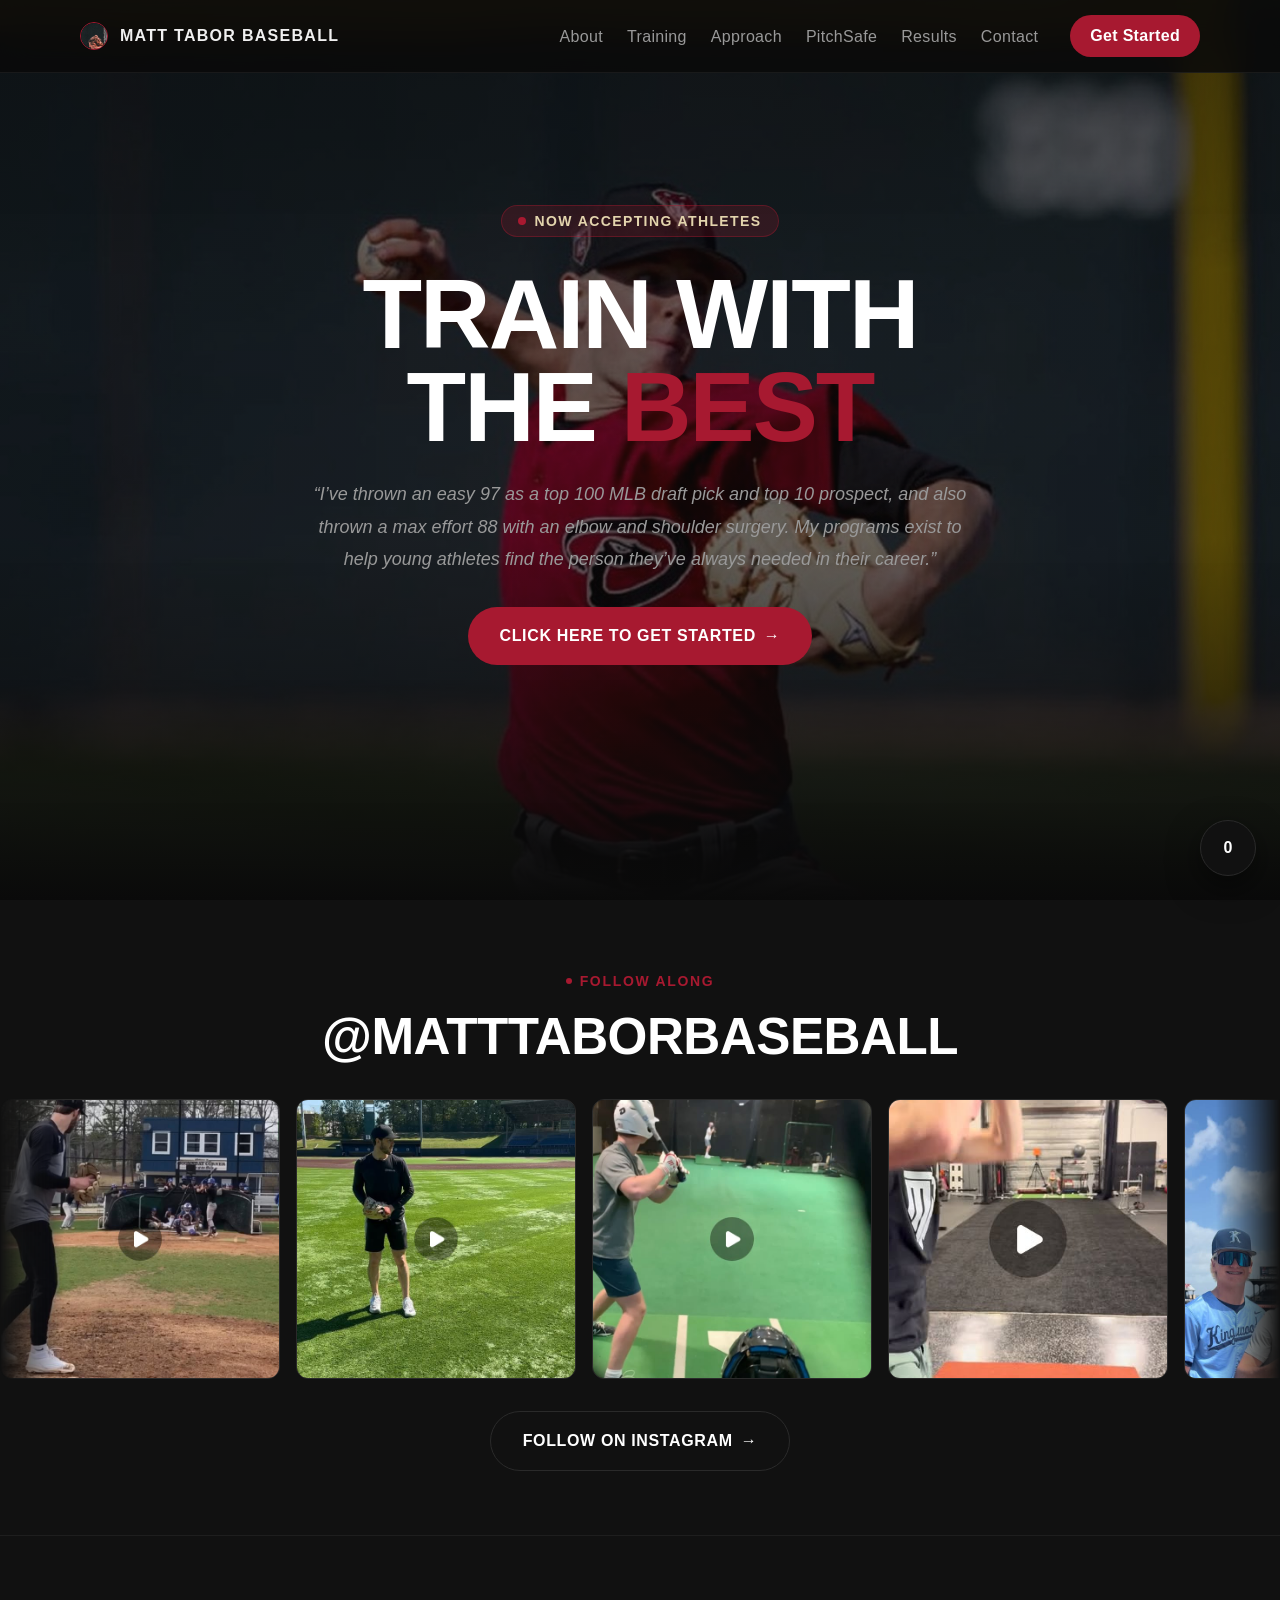
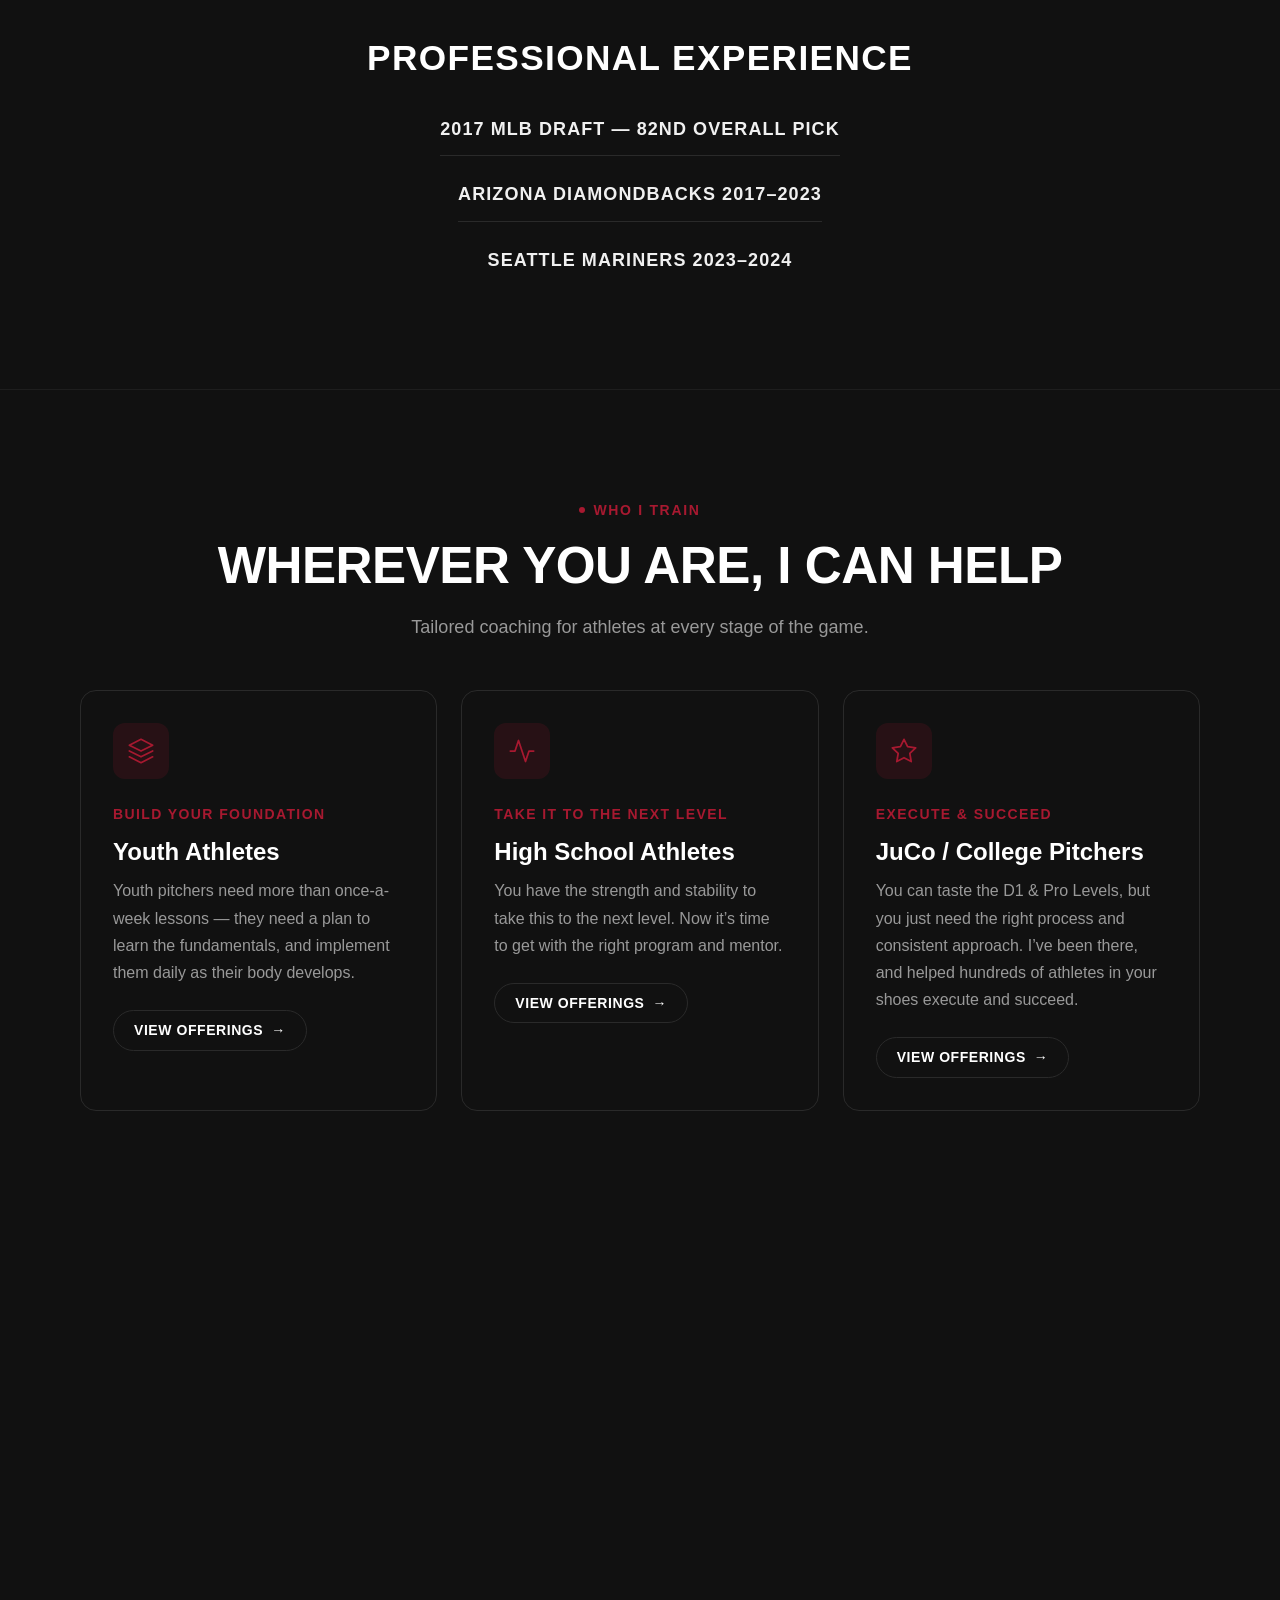
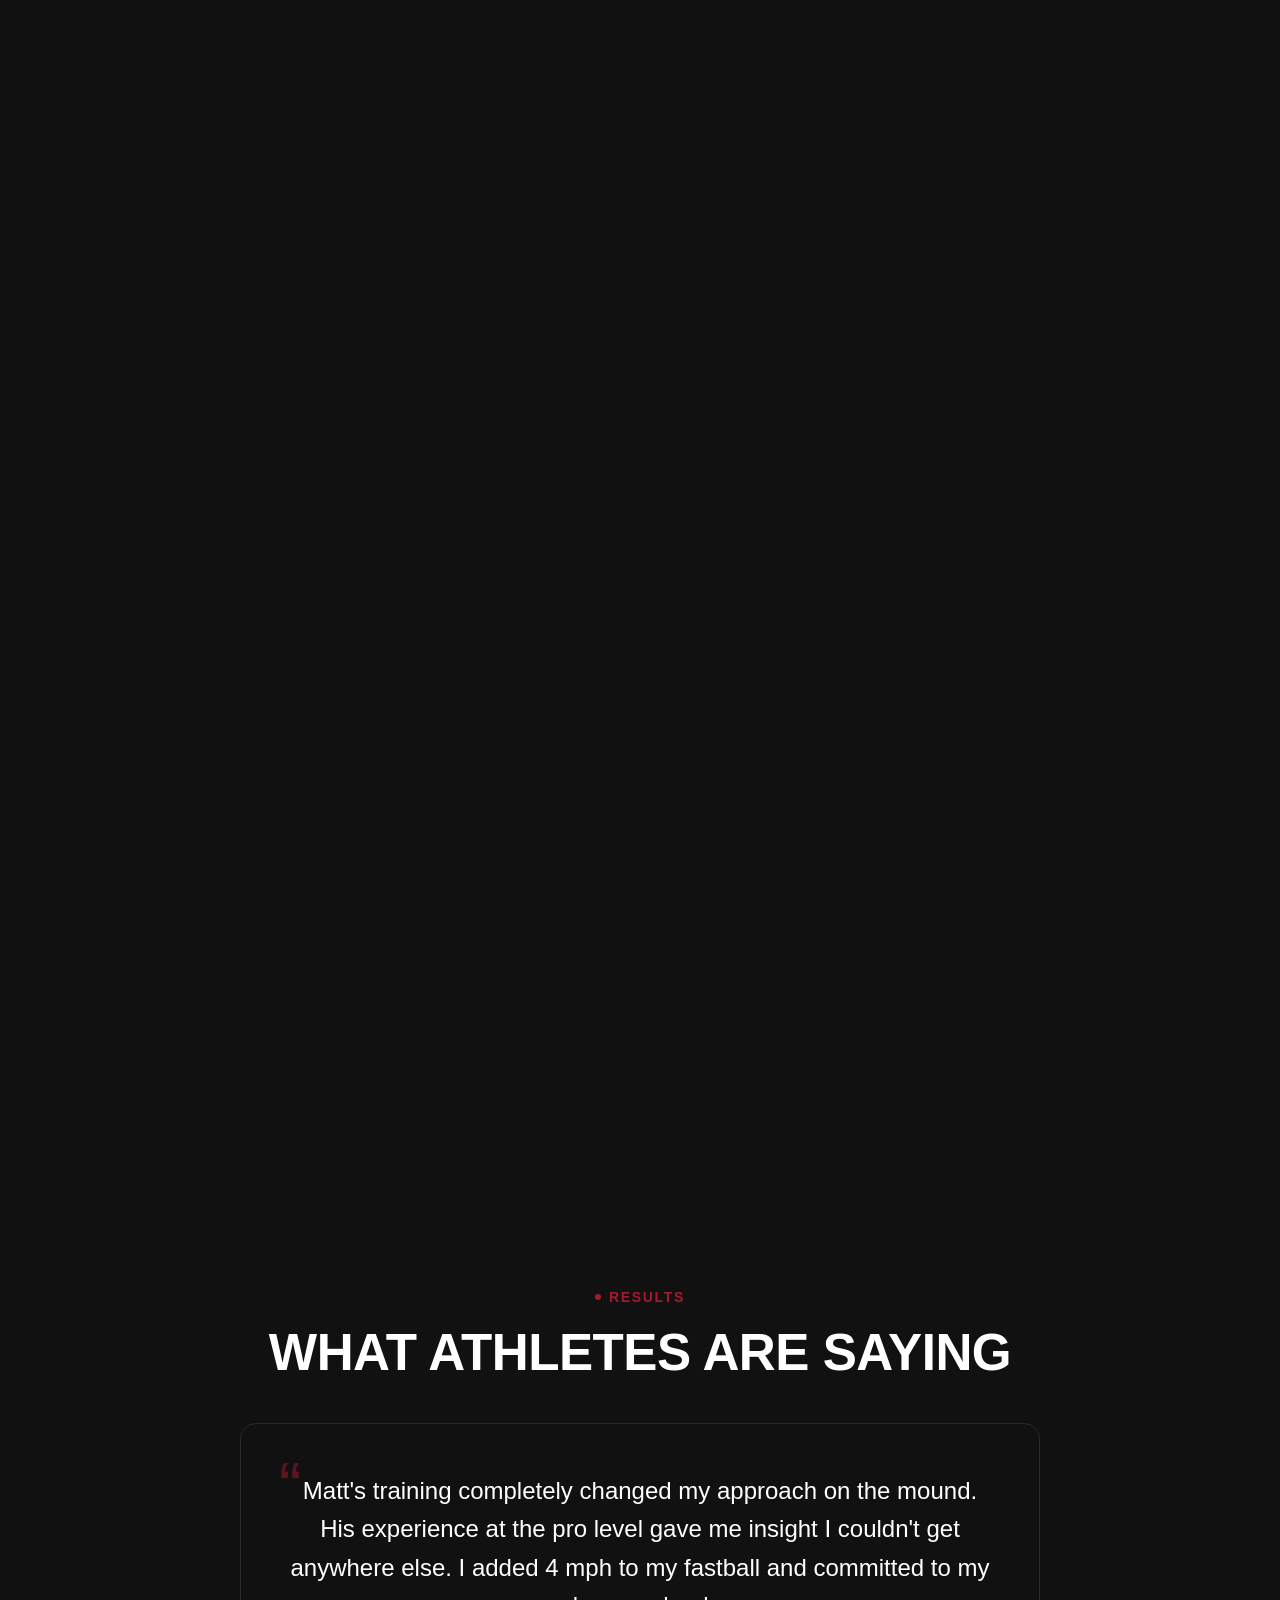
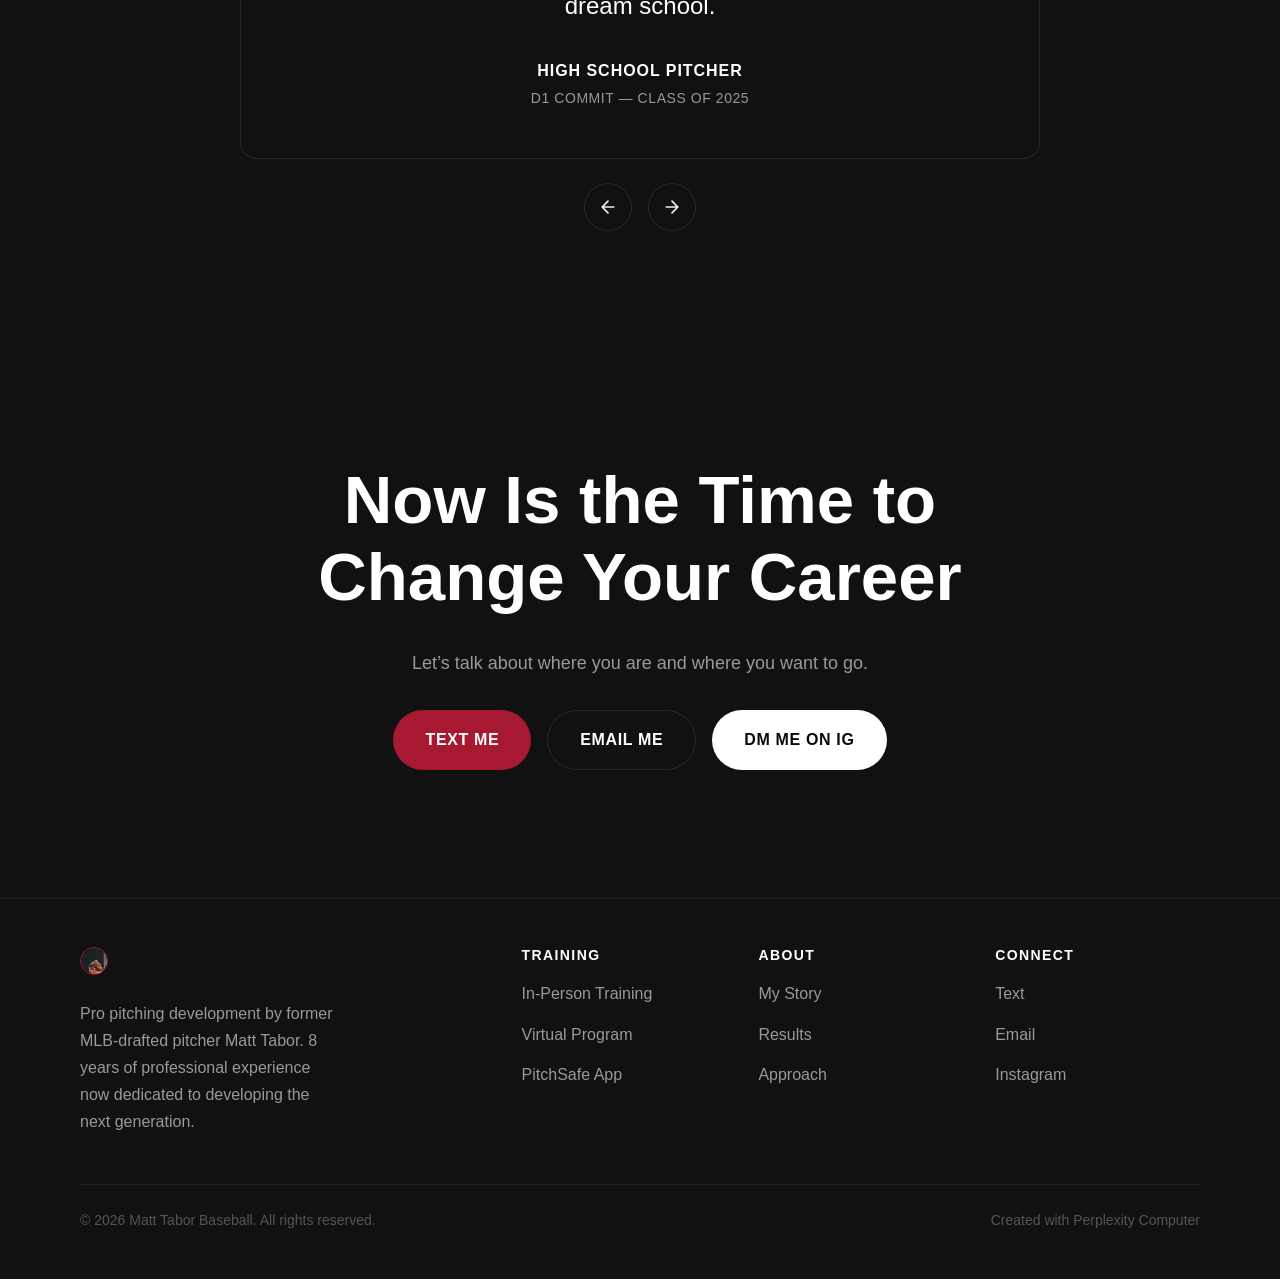
==== commit 182a941c: "Revert hero image, add OG preview image for link sharing" ====
--- a/index.html
+++ b/index.html
@@ -27,6 +27,14 @@
 <meta property="og:title" content="Matt Tabor Baseball — Baseball Pitching Development">
 <meta property="og:description" content="Train with a former pro. 8 years in the Diamondbacks & Mariners organizations. Virtual and in-person pitching development.">
 <meta property="og:type" content="website">
+<meta property="og:image" content="https://matttaborbaseball.com/assets/og-image.jpg">
+<meta property="og:image:width" content="1200">
+<meta property="og:image:height" content="630">
+<meta property="og:url" content="https://matttaborbaseball.com">
+<meta name="twitter:card" content="summary_large_image">
+<meta name="twitter:title" content="Matt Tabor Baseball — Baseball Pitching Development">
+<meta name="twitter:description" content="Train with a former pro. 8 years in the Diamondbacks & Mariners organizations. Virtual and in-person pitching development.">
+<meta name="twitter:image" content="https://matttaborbaseball.com/assets/og-image.jpg">
 
 <!-- Fonts -->
 <link href="https://api.fontshare.com/v2/css?f[]=clash-display@400,500,600,700&f[]=general-sans@400,500,600,700&display=swap" rel="stylesheet">
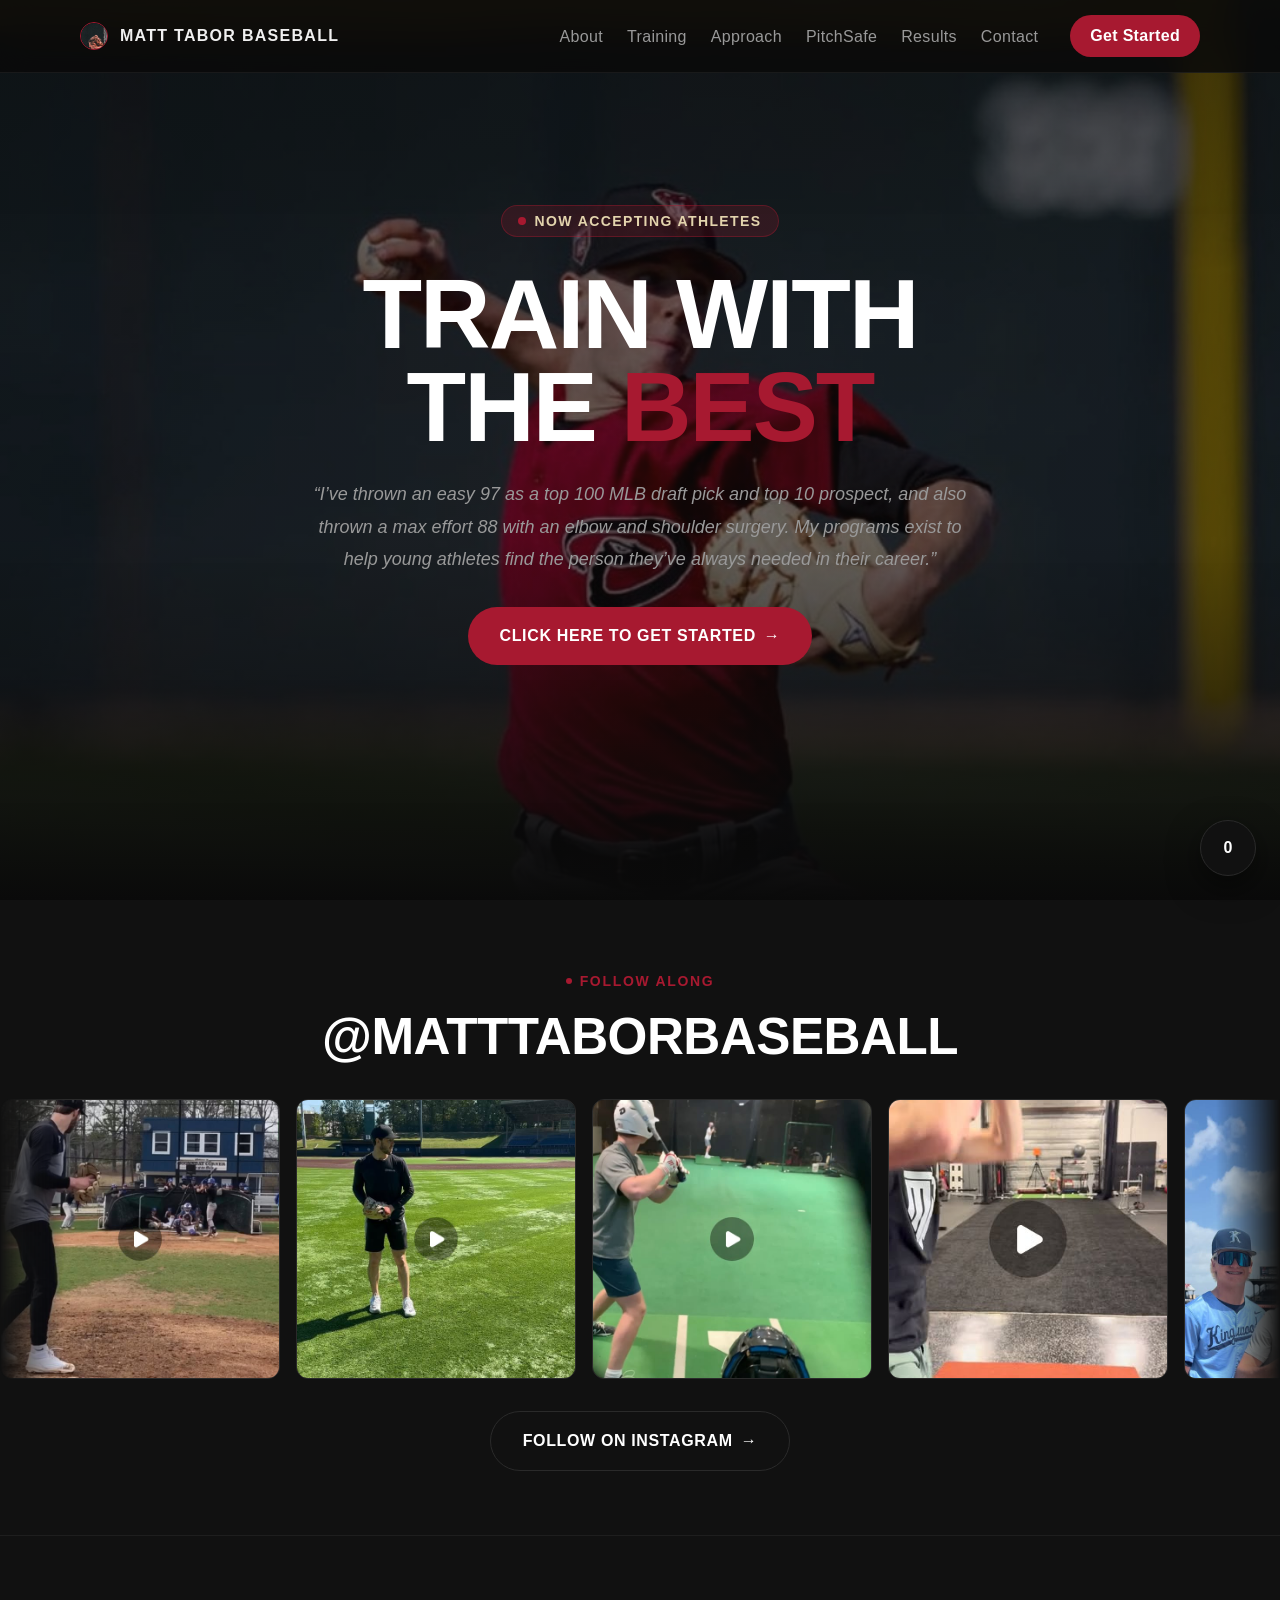
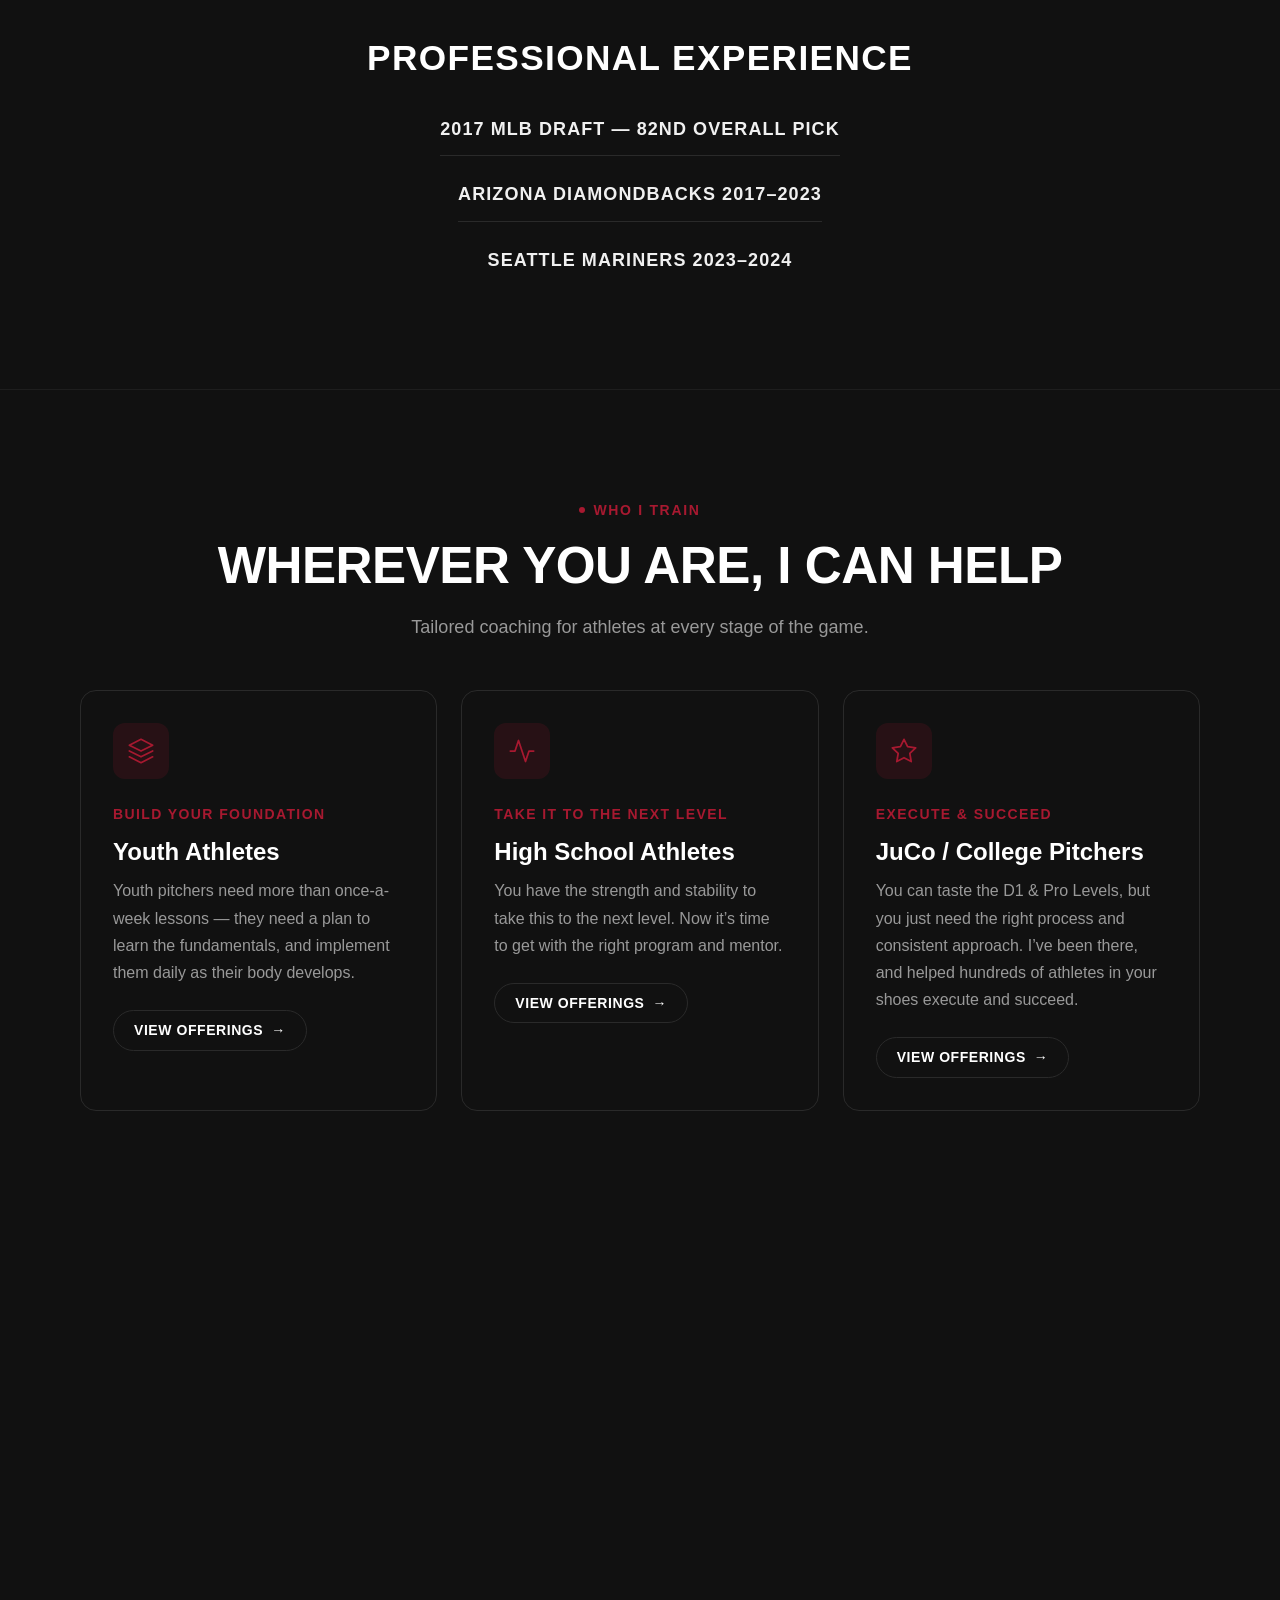
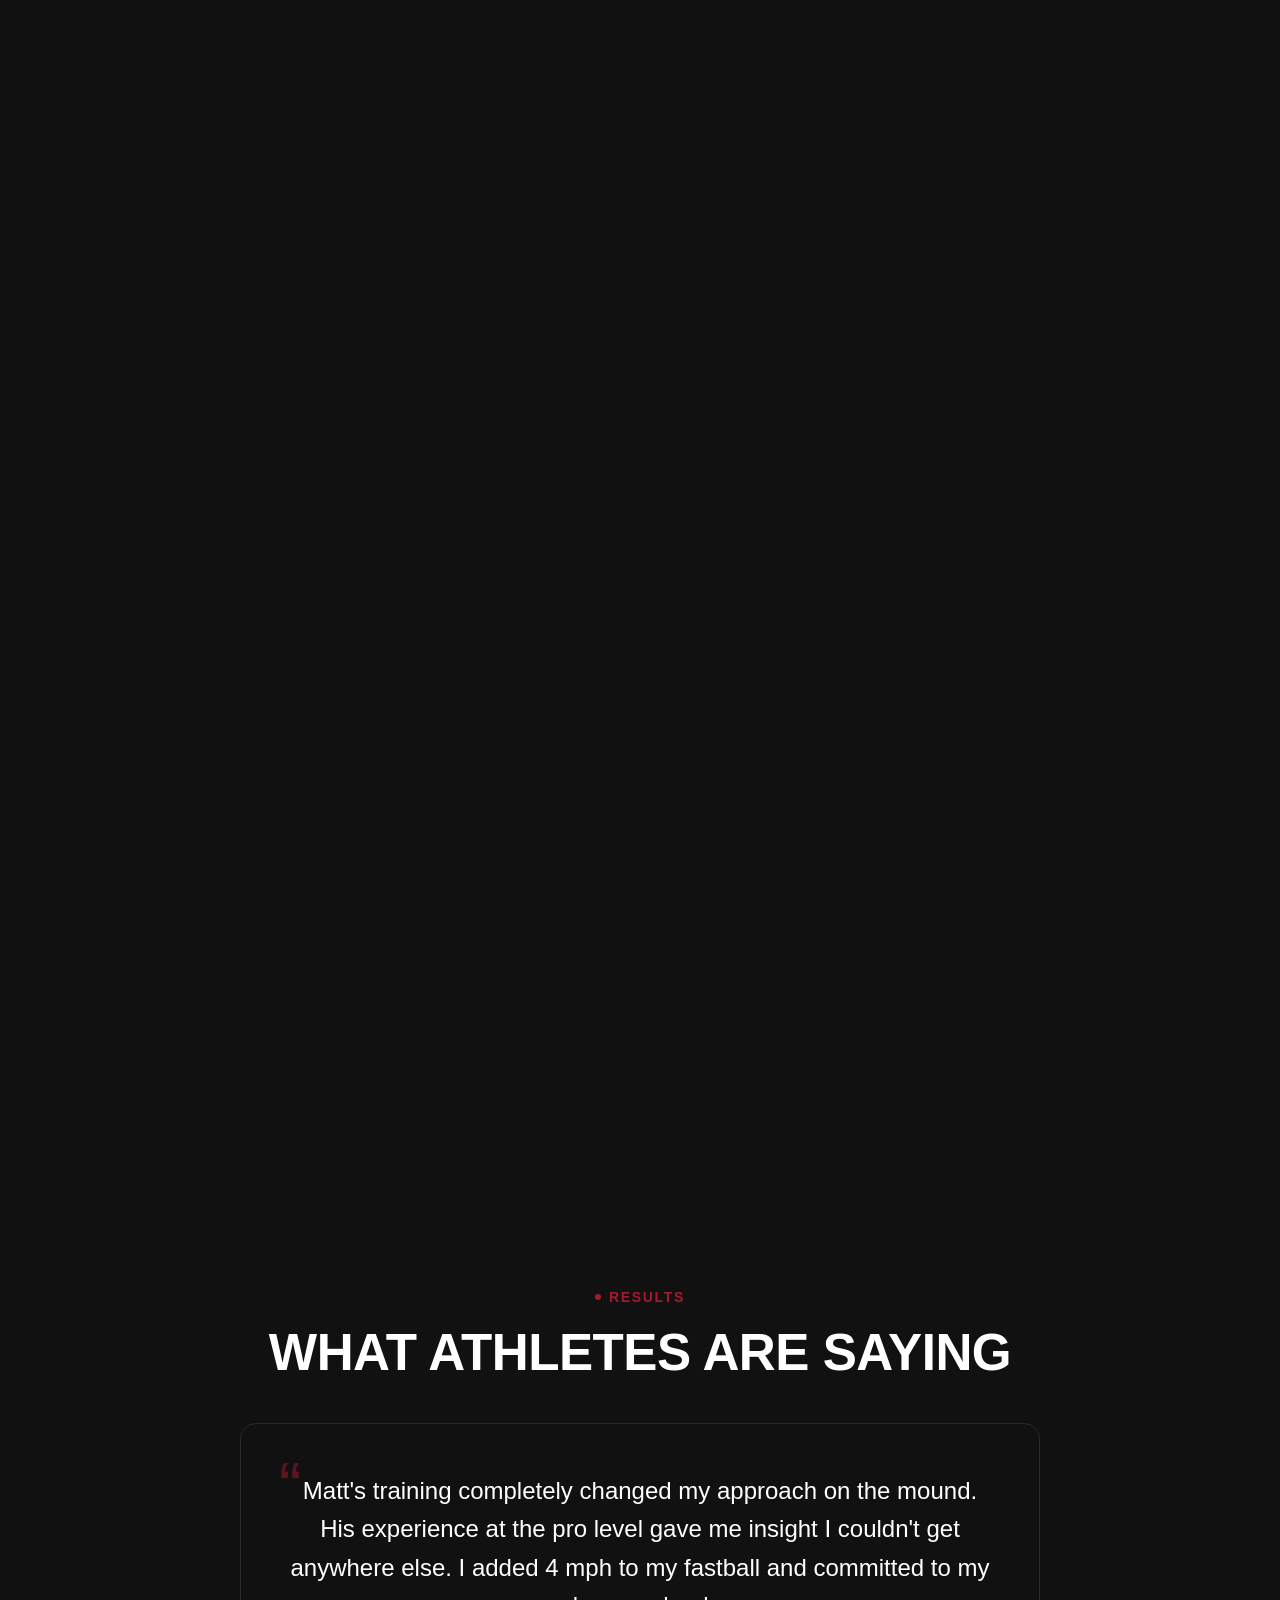
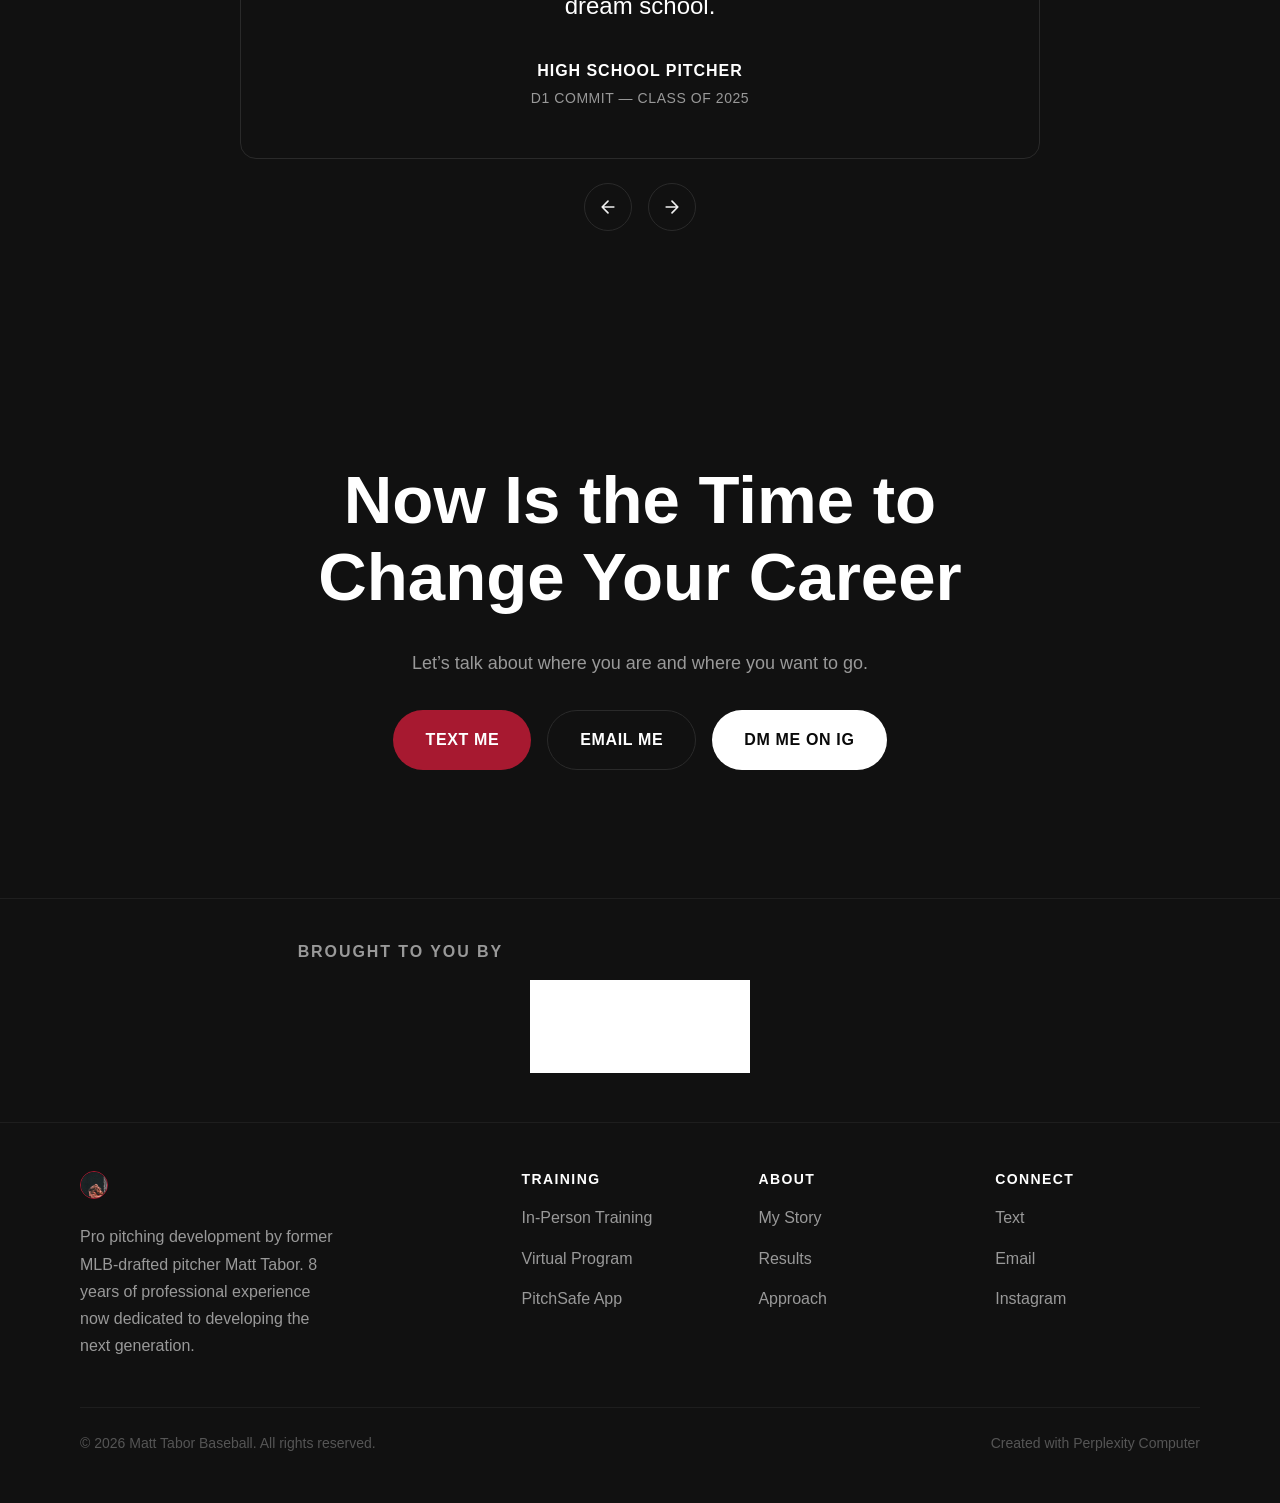
==== commit 0c47747b: "Replace hero image and add PitchSafe sponsor section - Replace hero banner with new pitching photo (" ====
--- a/index.html
+++ b/index.html
@@ -108,7 +108,7 @@
 <!-- ===== HERO ===== -->
 <section class="hero" id="hero">
   <div class="hero__bg">
-    <img src="./assets/hero-real.jpg" alt="Matt Tabor #24 pitching in a professional game, mid-delivery from the mound" width="1920" height="1080" loading="eager">
+    <img src="./assets/hero-pitching.jpg" alt="Matt Tabor pitching in an Arizona Diamondbacks uniform, mid-throw from the mound" width="1920" height="1080" loading="eager">
   </div>
 
   <div class="hero__content">
@@ -416,6 +416,16 @@
       <a href="mailto:matt@pitchsafe.co?subject=I%20want%20to%20talk%20about%20training%20with%20MTB&body=Hi%20Matt%2C%0A%0AI'd%20like%20to%20connect%20with%20you%20about%20training!" class="btn btn--outline">Email Me</a>
       <a href="https://www.instagram.com/matttaborbaseball/" target="_blank" rel="noopener noreferrer" class="btn btn--white">DM Me on IG</a>
     </div>
+  </div>
+</section>
+
+<!-- ===== BROUGHT TO YOU BY ===== -->
+<section class="brought-to-you">
+  <div class="container" style="text-align: center;">
+    <p class="brought-to-you__label">Brought to you by</p>
+    <a href="https://pitchsafe.co" target="_blank" rel="noopener noreferrer" class="brought-to-you__link">
+      <img src="./assets/pitchsafe-logo-white.jpg" alt="PitchSafe" class="brought-to-you__logo" loading="lazy">
+    </a>
   </div>
 </section>
 
--- a/style.css
+++ b/style.css
@@ -1498,3 +1498,34 @@
     max-width: 400px;
   }
 }
+
+/* ===== BROUGHT TO YOU BY ===== */
+.brought-to-you {
+  background: #0a0a0a;
+  padding: var(--space-10) 0;
+  border-top: 1px solid rgba(255, 255, 255, 0.06);
+}
+
+.brought-to-you__label {
+  font-family: var(--font-display);
+  font-size: var(--text-sm);
+  font-weight: 600;
+  text-transform: uppercase;
+  letter-spacing: 0.12em;
+  color: var(--color-text-muted);
+  margin-bottom: var(--space-4);
+}
+
+.brought-to-you__link {
+  display: inline-block;
+  transition: opacity var(--transition-interactive);
+}
+
+.brought-to-you__link:hover {
+  opacity: 0.8;
+}
+
+.brought-to-you__logo {
+  max-width: 220px;
+  height: auto;
+}
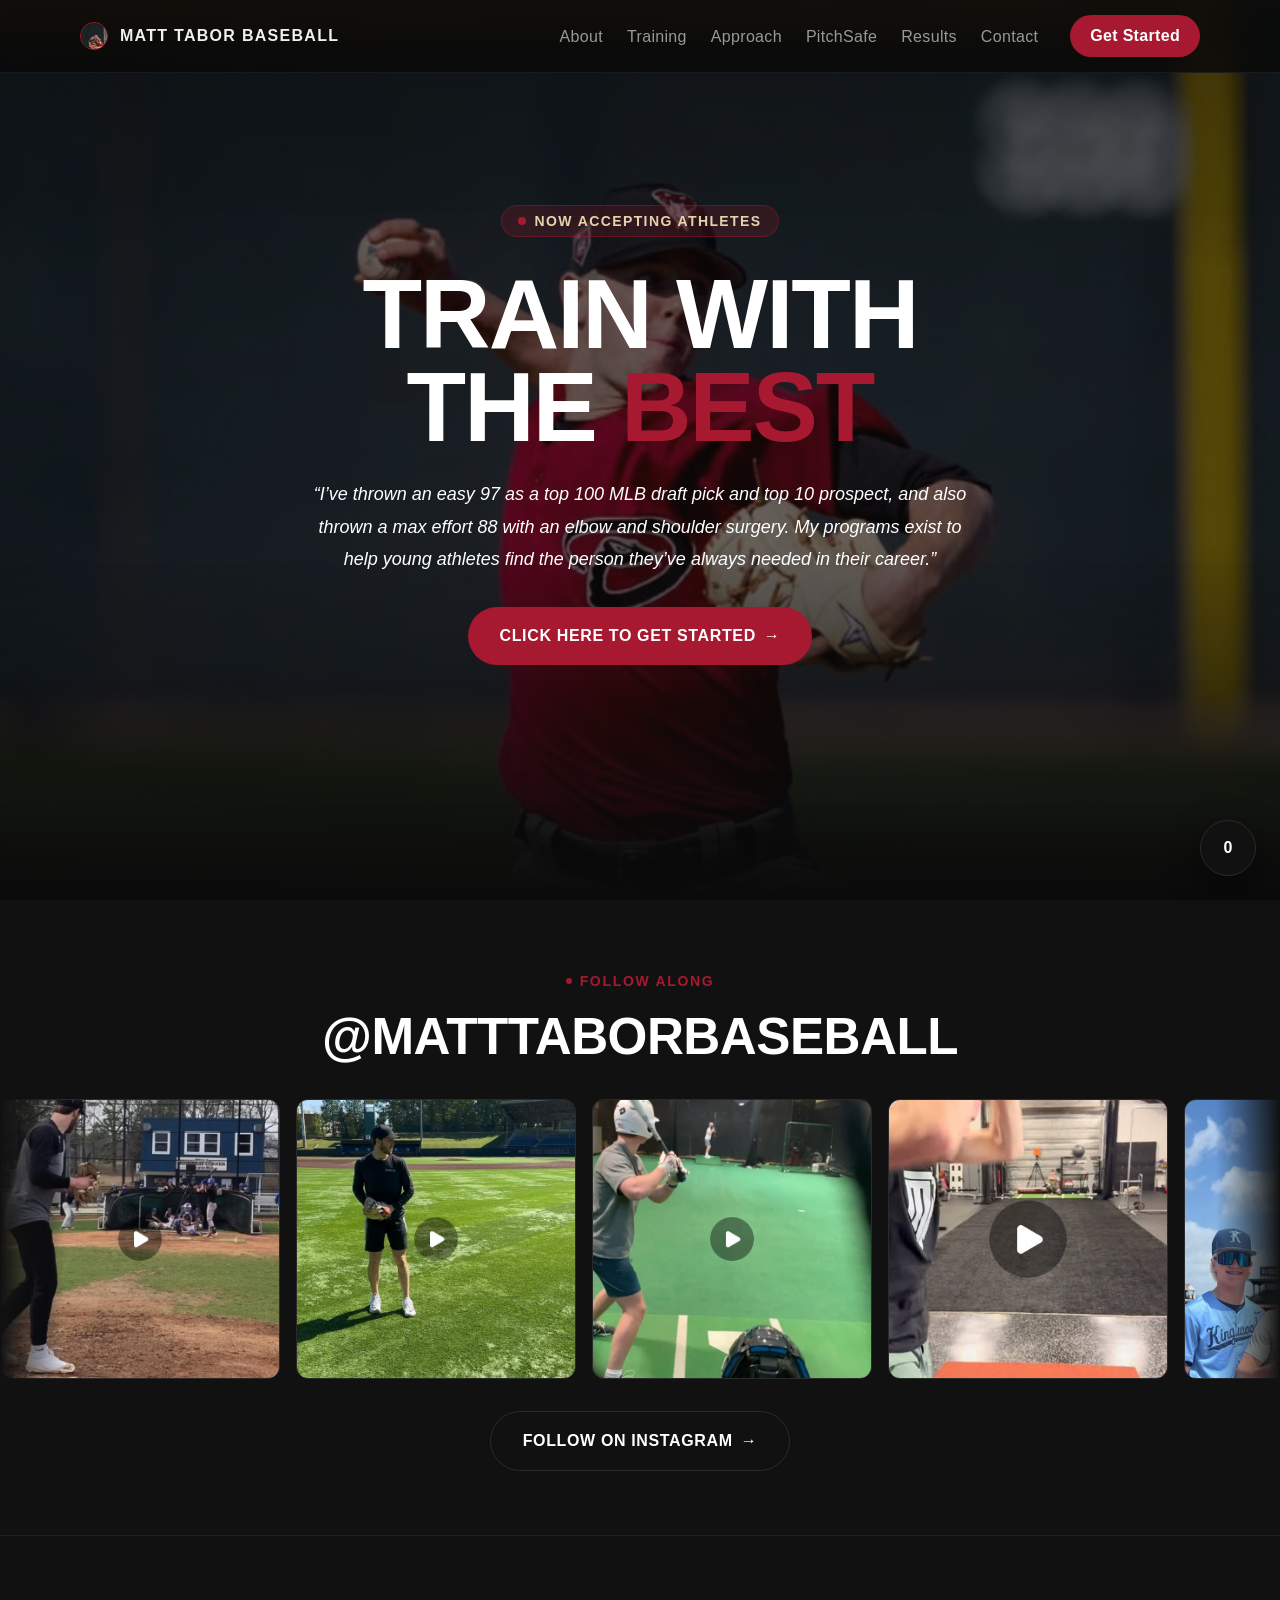
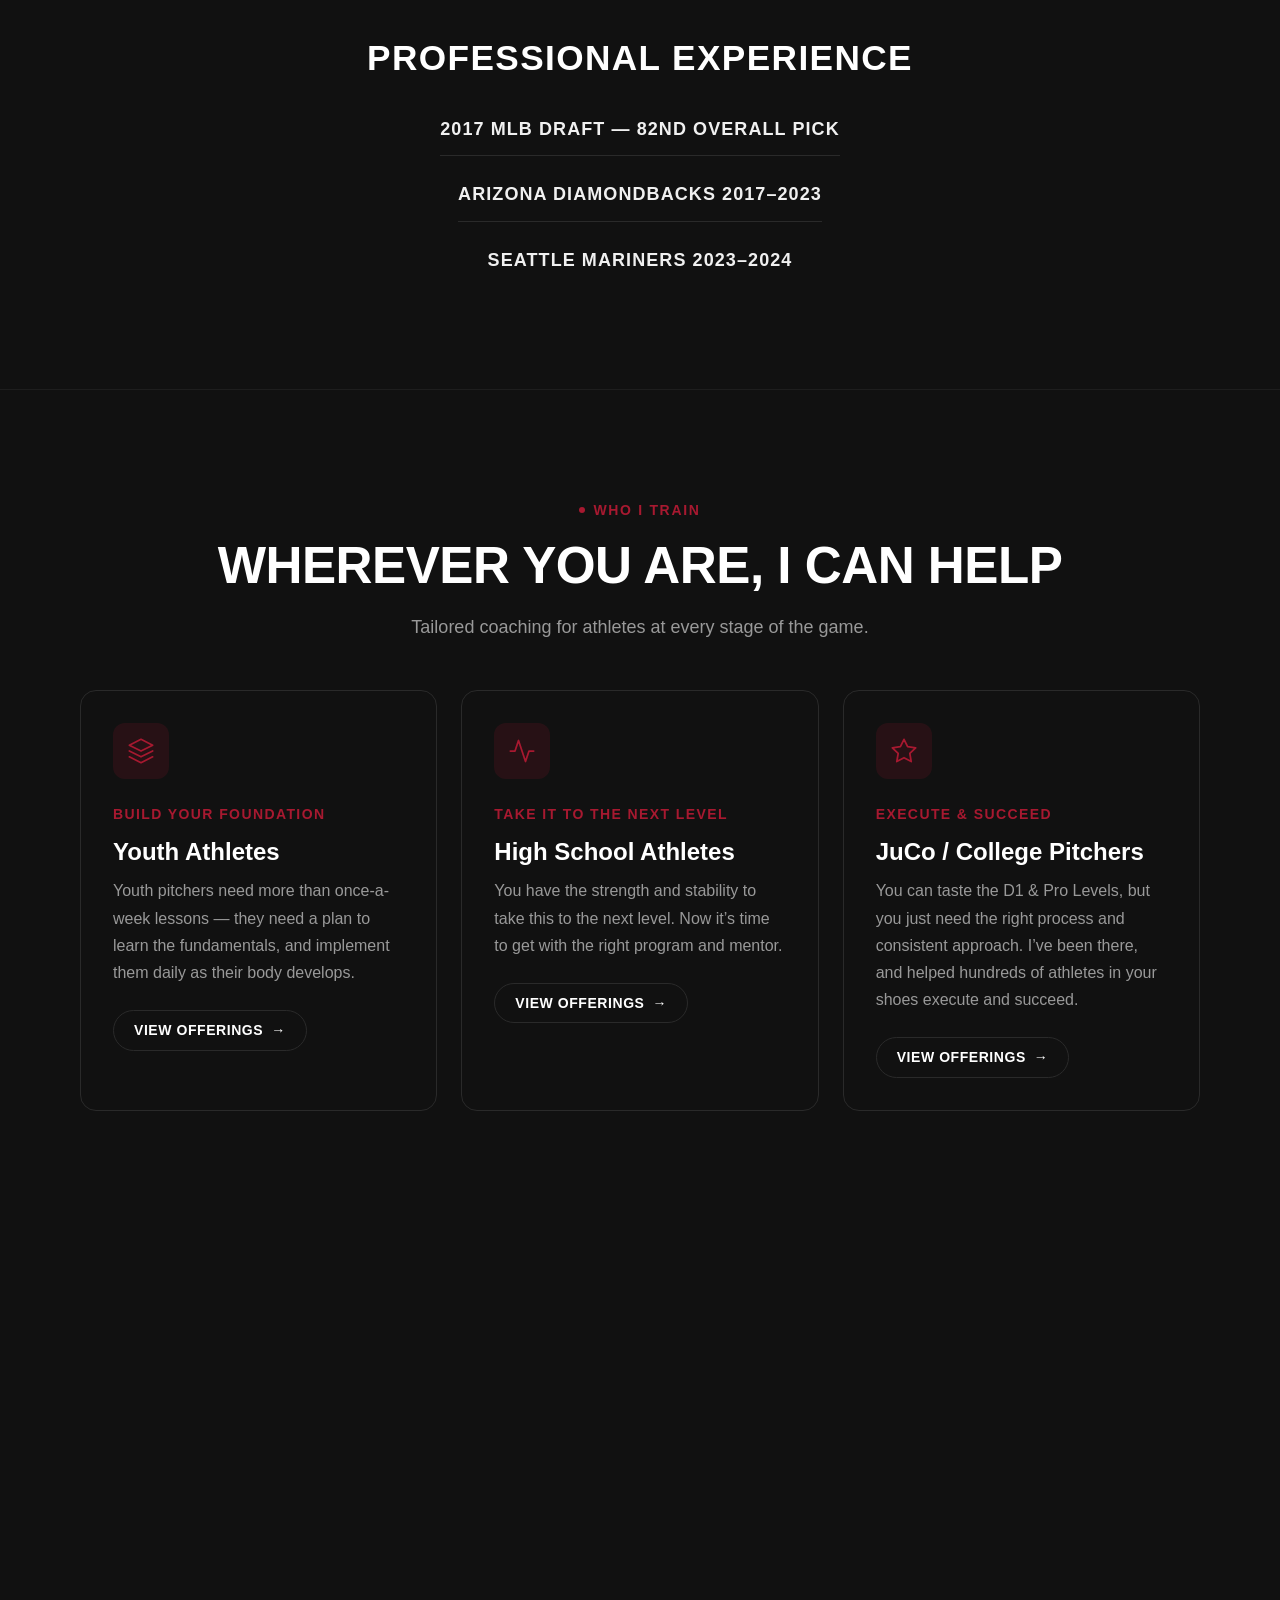
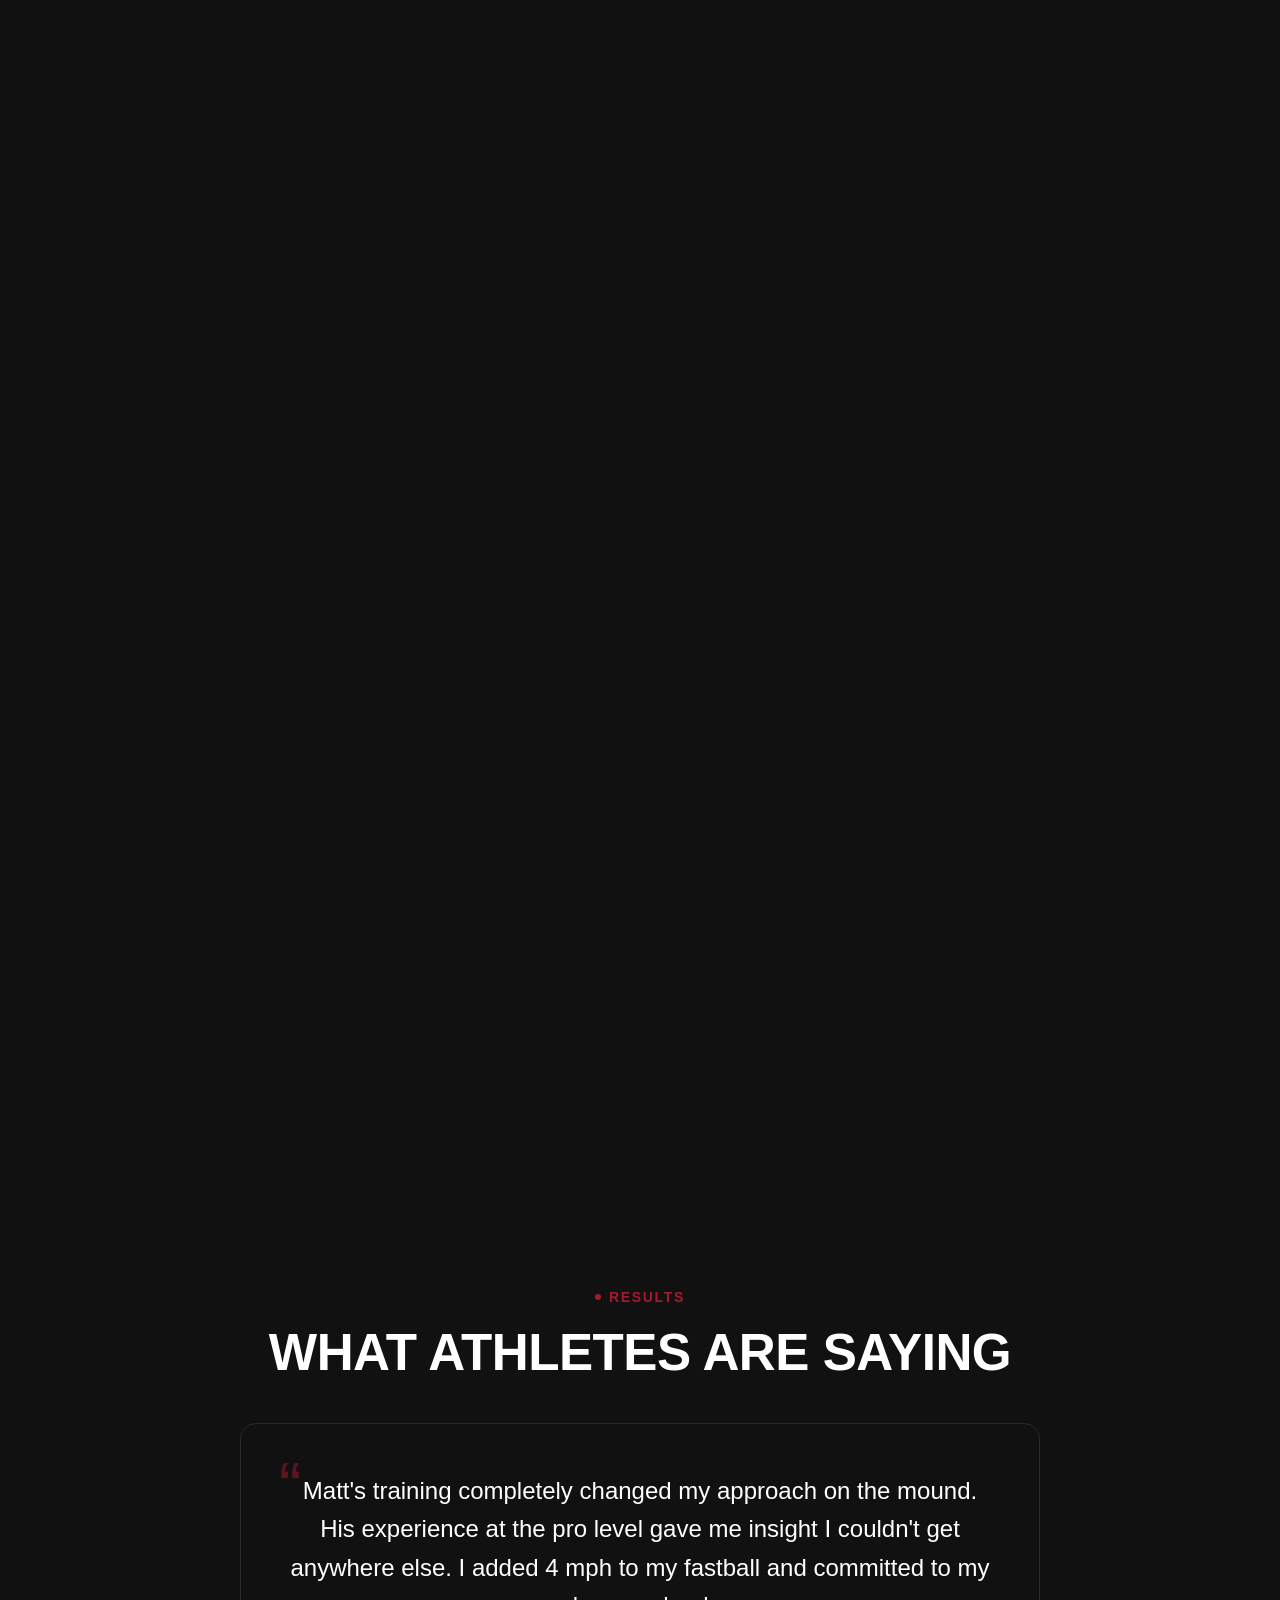
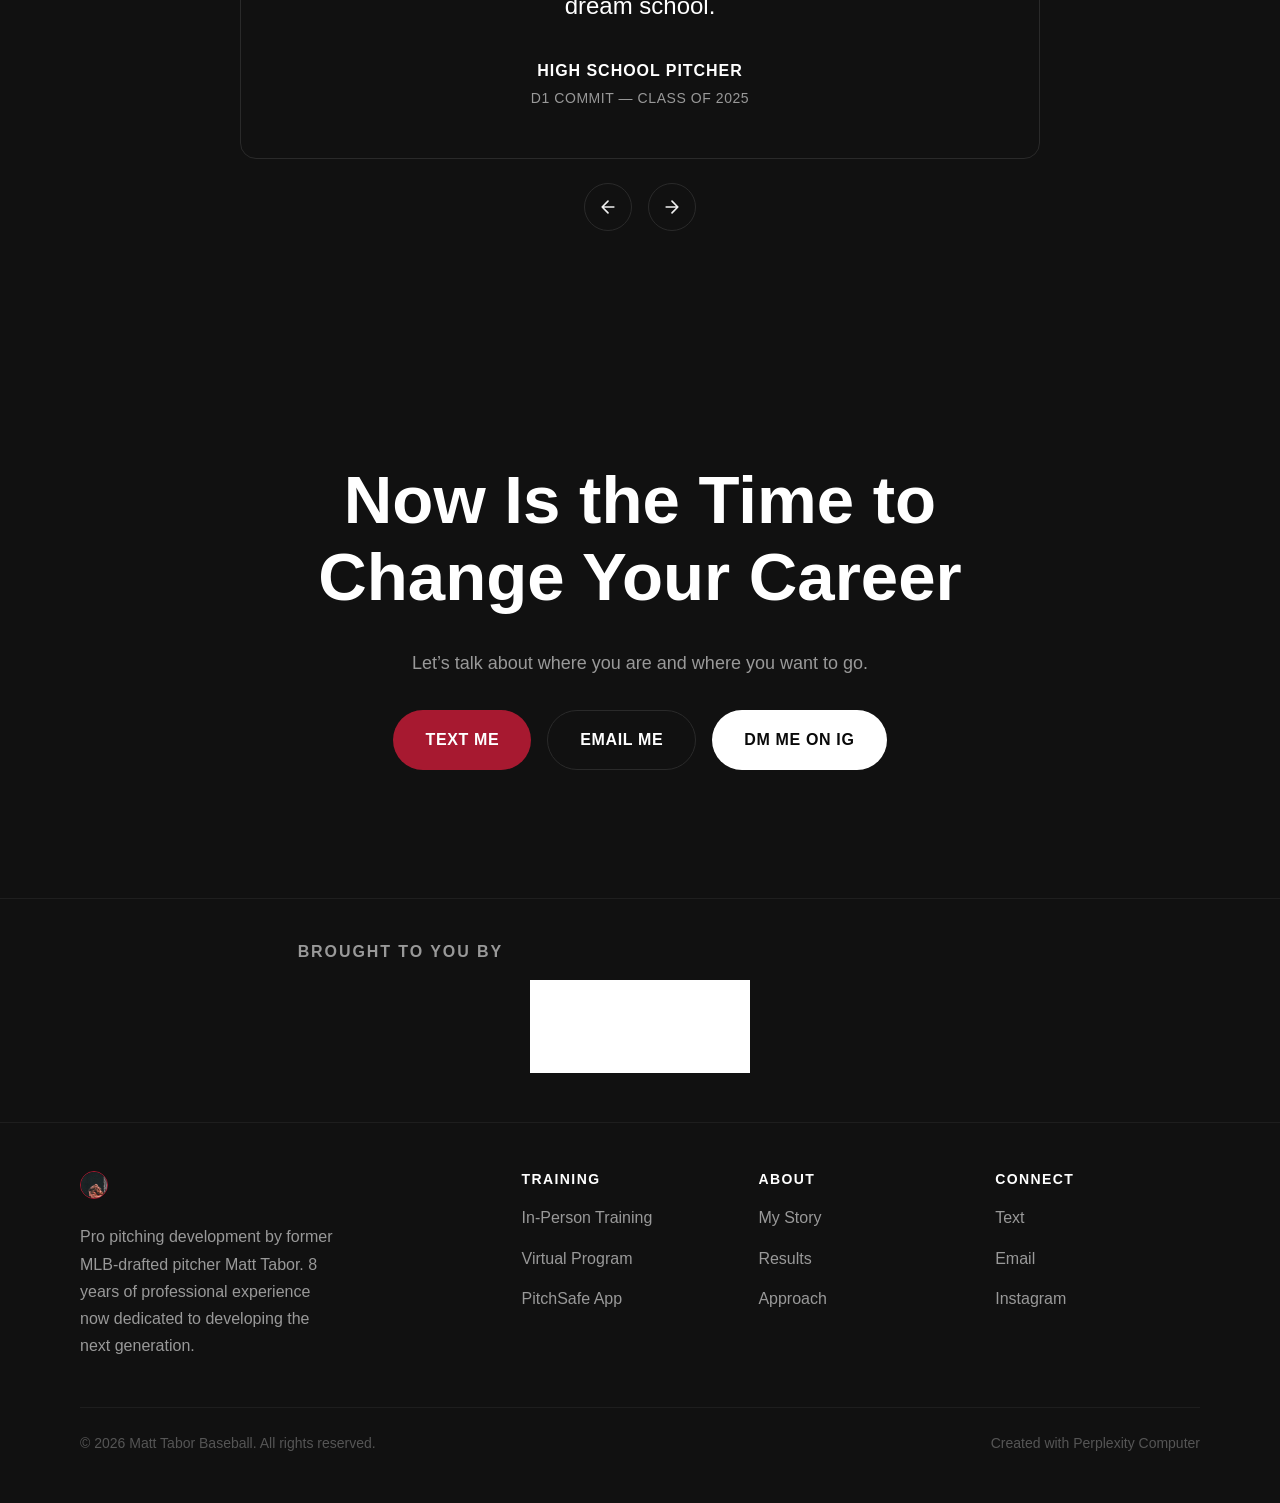
==== commit f13cb0c8: "Add /returnfrominjury page and new /start headline Return-from-injury programming page, linked from " ====
--- a/index.html
+++ b/index.html
@@ -319,7 +319,7 @@
         <p class="section-subtitle">Trust me, I’ve lived it. Tommy John and Thoracic Outlet ravaged my arm. I came back from TOS with a revamped arsenal and better stuff. I came back from TJ throwing 2mph harder and signed with Seattle. Conventional approaches don’t achieve the results you want, you have to push boundaries to move the needle. Trust me, I’ve lived it.</p>
 
         <div style="margin-top: var(--space-8); display: flex; gap: var(--space-4); flex-wrap: wrap;">
-          <a href="./get-started.html" class="btn btn--outline">Learn More <span aria-hidden="true">&rarr;</span></a>
+          <a href="./returnfrominjury" class="btn btn--outline">Learn More <span aria-hidden="true">&rarr;</span></a>
         </div>
       </div>
 
--- a/style.css
+++ b/style.css
@@ -311,6 +311,12 @@
   );
 }
 
+@media (max-width: 768px) {
+  .hero__bg {
+    position: absolute;
+  }
+}
+
 .hero__content {
   position: relative;
   z-index: 1;
@@ -1365,8 +1371,9 @@
 /* ===== HERO QUOTE VARIANT ===== */
 .hero__subtitle--quote {
   font-style: italic;
+  font-weight: normal;
   font-size: var(--text-base);
-  color: var(--color-text-muted);
+  color: #ffffff;
   max-width: 680px;
   line-height: 1.8;
 }
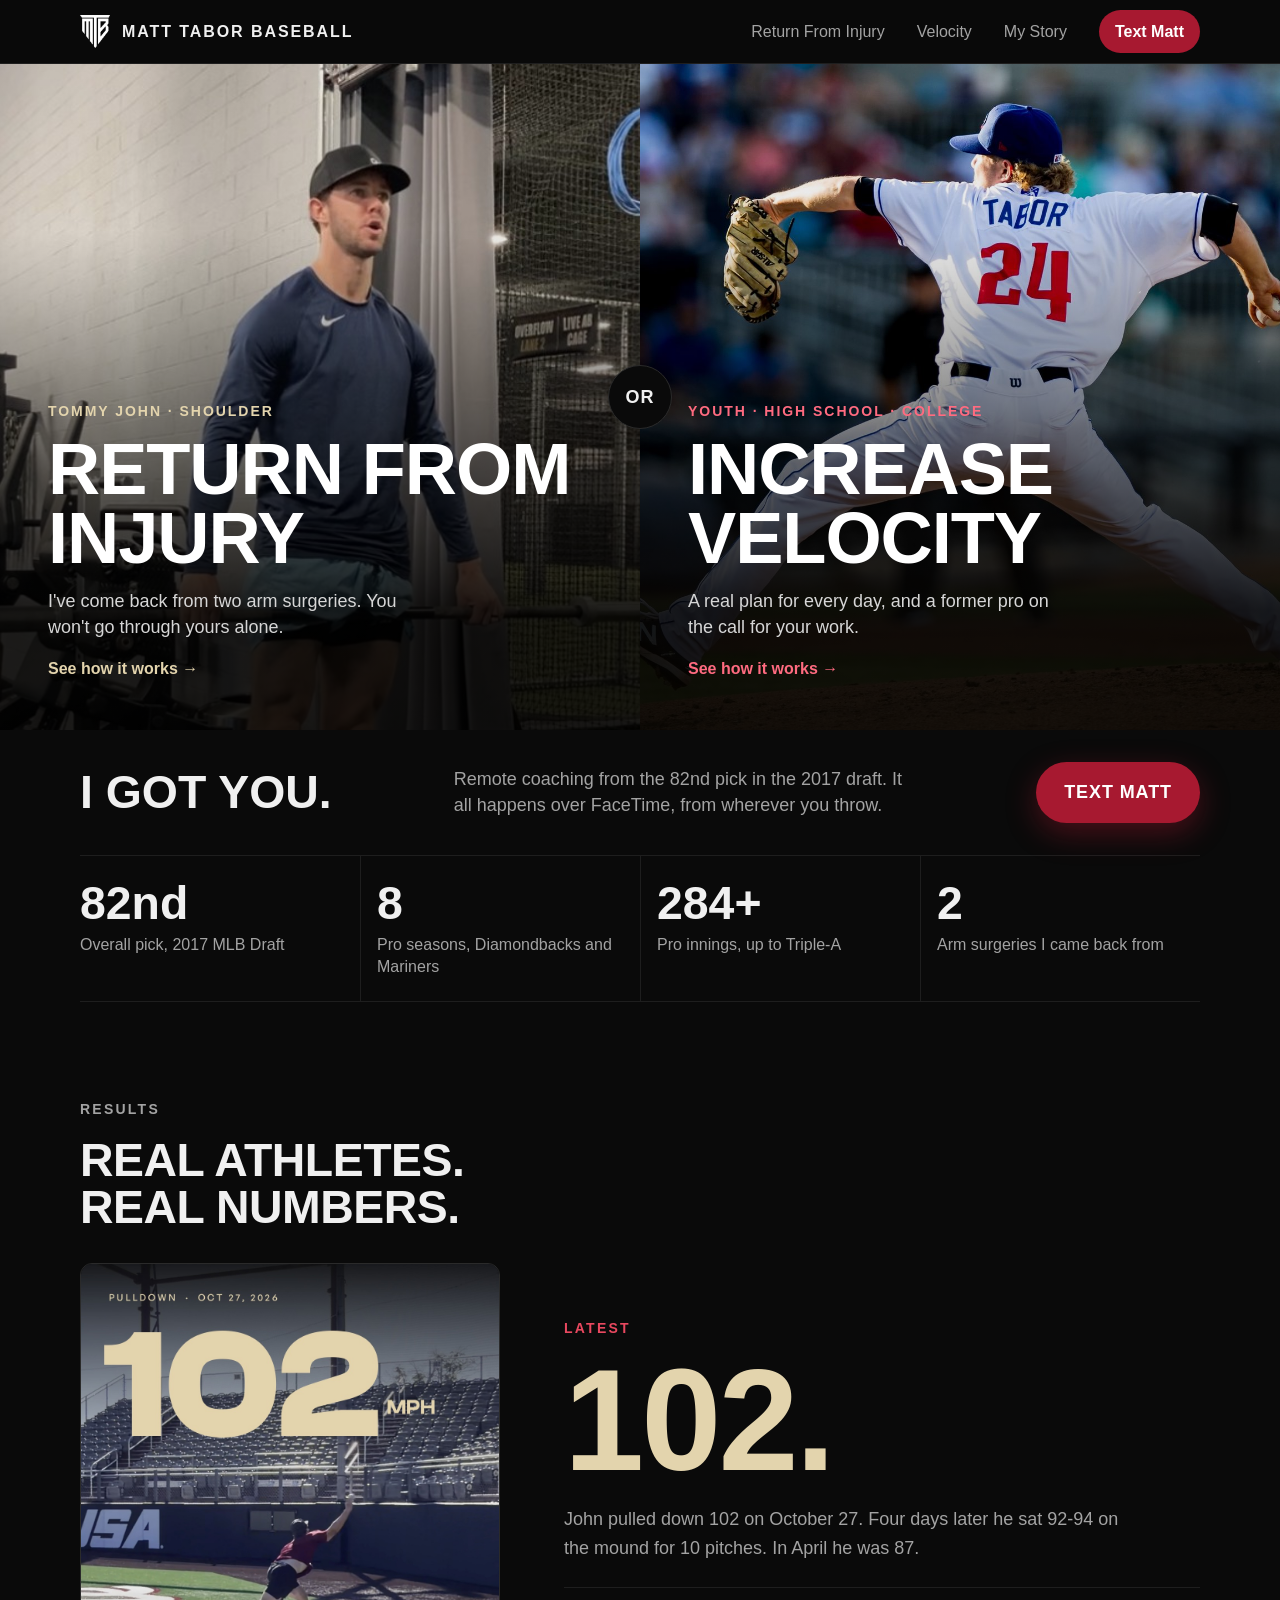
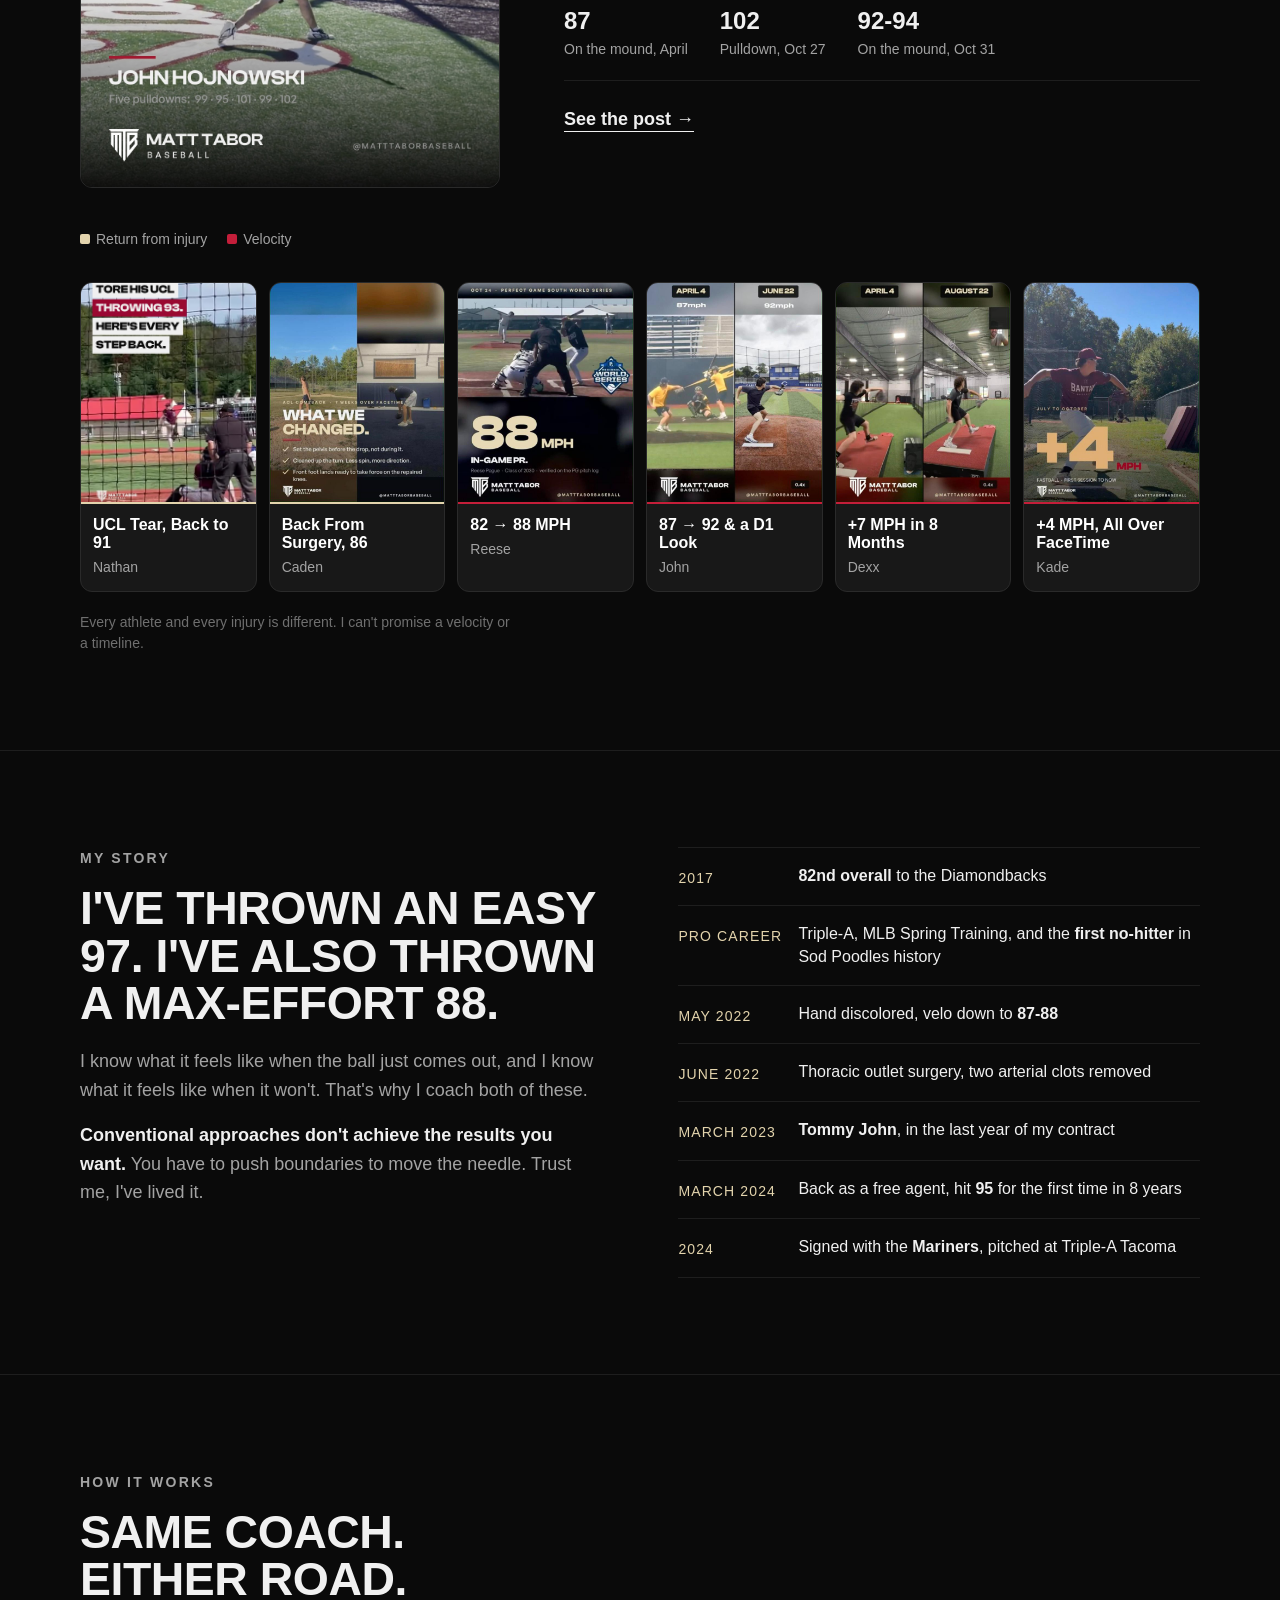
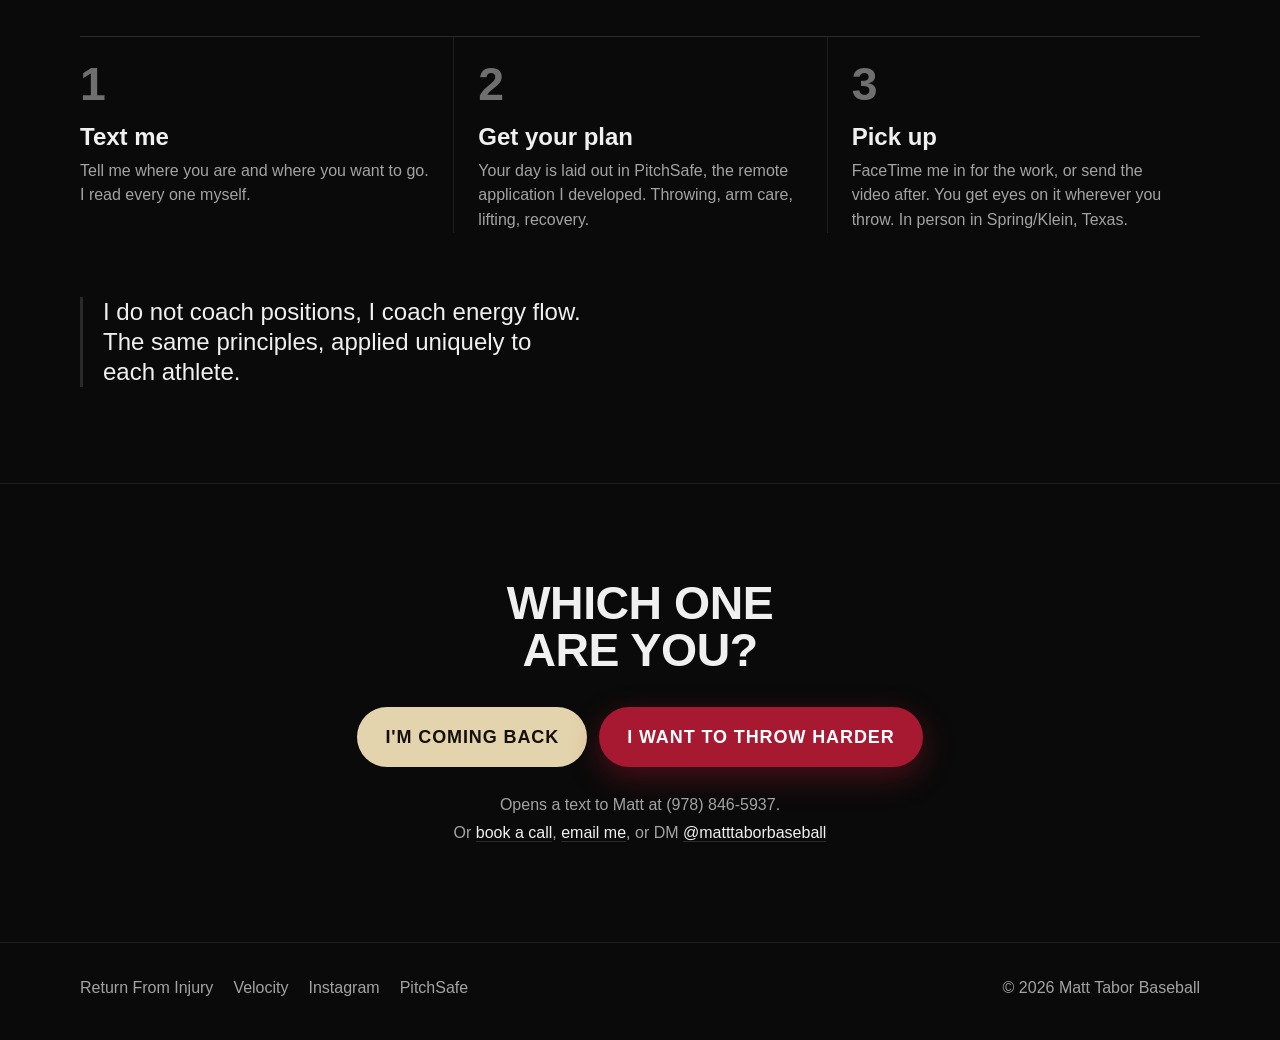
==== commit c3242a15: "Redesign site around two offerings: return from injury and velocity New two-road homepage, new /velo" ====
--- a/index.html
+++ b/index.html
@@ -1,606 +1,189 @@
 <!DOCTYPE html>
 <html lang="en">
 <head>
-<!--
-   ______                            __
-  / ____/___  ____ ___  ____  __  __/ /____  _____
- / /   / __ \/ __ `__ \/ __ \/ / / / __/ _ \/ ___/
-/ /___/ /_/ / / / / / / /_/ / /_/ / /_/  __/ /
-\____/\____/_/ /_/ /_/ .___/\__,_/\__/\___/_/
-                    /_/
-        Created with Perplexity Computer
-        https://www.perplexity.ai/computer
--->
-
-<!-- Perplexity Computer Attribution — SEO Meta Tags -->
-<meta name="generator" content="Perplexity Computer">
-<meta name="author" content="Perplexity Computer">
-<meta property="og:see_also" content="https://www.perplexity.ai/computer">
-<link rel="author" href="https://www.perplexity.ai/computer">
-
 <meta charset="UTF-8">
 <meta name="viewport" content="width=device-width, initial-scale=1.0">
-<title>Matt Tabor Baseball — Baseball Pitching Development</title>
-<meta name="description" content="Train with former MLB-drafted pitcher Matt Tabor. 8 years of pro experience with the Diamondbacks & Mariners. Virtual and in-person pitching training for serious athletes.">
+<title>Matt Tabor Baseball | Return From Injury or Increase Velocity</title>
+<meta name="description" content="Remote pitching coaching from the 82nd pick in the 2017 MLB Draft. Return from Tommy John or shoulder surgery, or increase your velocity, over FaceTime from wherever you throw.">
+<link rel="canonical" href="https://matttaborbaseball.com/">
+<meta name="theme-color" content="#0a0a0a">
 
-<!-- Open Graph -->
-<meta property="og:title" content="Matt Tabor Baseball — Baseball Pitching Development">
-<meta property="og:description" content="Train with a former pro. 8 years in the Diamondbacks & Mariners organizations. Virtual and in-person pitching development.">
+<meta property="og:title" content="Return from injury or increase velocity. I got you.">
+<meta property="og:description" content="Remote pitching coaching from the 82nd pick in the 2017 MLB Draft, over FaceTime from wherever you throw.">
 <meta property="og:type" content="website">
-<meta property="og:image" content="https://matttaborbaseball.com/assets/og-image.jpg">
+<meta property="og:image" content="https://matttaborbaseball.com/assets/og-two-roads.jpg">
 <meta property="og:image:width" content="1200">
 <meta property="og:image:height" content="630">
-<meta property="og:url" content="https://matttaborbaseball.com">
+<meta property="og:url" content="https://matttaborbaseball.com/">
 <meta name="twitter:card" content="summary_large_image">
-<meta name="twitter:title" content="Matt Tabor Baseball — Baseball Pitching Development">
-<meta name="twitter:description" content="Train with a former pro. 8 years in the Diamondbacks & Mariners organizations. Virtual and in-person pitching development.">
-<meta name="twitter:image" content="https://matttaborbaseball.com/assets/og-image.jpg">
+<meta name="twitter:image" content="https://matttaborbaseball.com/assets/og-two-roads.jpg">
 
-<!-- Fonts -->
 <link href="https://api.fontshare.com/v2/css?f[]=clash-display@400,500,600,700&f[]=general-sans@400,500,600,700&display=swap" rel="stylesheet">
+<link rel="stylesheet" href="./site.css">
+<link rel="stylesheet" href="./base.css">
 
-<!-- Stylesheets -->
-<link rel="stylesheet" href="./base.css">
-<link rel="stylesheet" href="./style.css">
-
-<!-- Structured Data -->
 <script type="application/ld+json">
 {
   "@context": "https://schema.org",
   "@type": "SportsOrganization",
   "name": "Matt Tabor Baseball",
-  "description": "Professional pitching training and coaching by former MLB-drafted pitcher Matt Tabor",
+  "description": "Remote pitching coaching for return from injury and velocity development",
   "sport": "Baseball",
-  "url": "",
-  "founder": {
-    "@type": "Person",
-    "name": "Matt Tabor",
-    "jobTitle": "Pro Pitching Coach",
-    "description": "Former professional pitcher — 8 years with Arizona Diamondbacks & Seattle Mariners organizations"
-  },
-  "creator": {
-    "@type": "SoftwareApplication",
-    "name": "Perplexity Computer",
-    "url": "https://www.perplexity.ai/computer"
-  }
+  "url": "https://matttaborbaseball.com/",
+  "founder": { "@type": "Person", "name": "Matt Tabor", "jobTitle": "Pitching Coach" }
 }
 </script>
 </head>
 <body>
 
-<!-- ===== HEADER ===== -->
-<header class="header" id="header">
-  <div class="header__inner">
-    <a href="#" class="header__logo">
-      <img class="header__logo-icon" src="./assets/matt-avatar.jpg" alt="Matt Tabor" width="40" height="40">
-      <span class="header__logo-text">Matt Tabor Baseball</span>
-    </a>
-
-    <nav class="header__nav">
-      <ul class="header__links" role="list">
-        <li><a href="#about">About</a></li>
-        <li><a href="#training">Training</a></li>
-        <li><a href="#approach">Approach</a></li>
-        <li><a href="#pitchsafe">PitchSafe</a></li>
-        <li><a href="#testimonials">Results</a></li>
-        <li><a href="#contact">Contact</a></li>
-      </ul>
-      <a href="./get-started.html" class="header__cta">Get Started</a>
-      <button class="header__menu-btn" aria-label="Toggle menu" id="menuBtn">
-        <span></span>
-        <span></span>
-        <span></span>
-      </button>
-    </nav>
+<header class="top">
+  <div class="wrap top__in">
+    <a class="top__brand" href="./"><img src="./assets/mtb-mark-white.png" alt="Matt Tabor Baseball" width="748" height="815"><span>Matt Tabor Baseball</span></a>
+    <a class="top__link" href="./returnfrominjury"><span class="top__long">Return From Injury</span><span class="top__short">Injury</span></a>
+    <a class="top__link" href="./velocity">Velocity</a>
+    <a class="top__link top__long" href="#story">My Story</a>
+    <a class="top__cta" href="sms:+19788465937">Text Matt</a>
   </div>
 </header>
 
-<!-- Mobile Nav -->
-<nav class="mobile-nav" id="mobileNav">
-  <a href="#about">About</a>
-  <a href="#training">Training</a>
-  <a href="#approach">Approach</a>
-  <a href="#pitchsafe">PitchSafe</a>
-  <a href="#testimonials">Results</a>
-  <a href="./get-started.html" class="header__cta">Get Started</a>
-</nav>
+<main>
+  <h1 class="sr-only">Return from injury or increase velocity. I got you.</h1>
 
-<!-- ===== HERO ===== -->
-<section class="hero" id="hero">
-  <div class="hero__bg">
-    <img src="./assets/hero-pitching.jpg" alt="Matt Tabor pitching in an Arizona Diamondbacks uniform, mid-throw from the mound" width="1920" height="1080" loading="eager">
+  <section class="fork" aria-label="Choose your road">
+    <a class="fork__p fork__p--inj" href="./returnfrominjury">
+      <img src="./assets/injury-home.jpg" alt="Matt Tabor training in the gym, holding a barbell on a raised platform" width="804" height="670">
+      <span class="fork__kick">Tommy John &middot; Shoulder</span>
+      <span class="fork__t">Return from injury</span>
+      <span class="fork__d">I've come back from two arm surgeries. You won't go through yours alone.</span>
+      <span class="fork__go">See how it works &rarr;</span>
+    </a>
+    <a class="fork__p fork__p--vel" href="./velocity">
+      <img src="./assets/velocity-hero.jpg" alt="Matt Tabor pitching for the Amarillo Sod Poodles" width="1800" height="1200">
+      <span class="fork__kick">Youth &middot; High School &middot; College</span>
+      <span class="fork__t">Increase velocity</span>
+      <span class="fork__d">A real plan for every day, and a former pro on the call for your work.</span>
+      <span class="fork__go">See how it works &rarr;</span>
+    </a>
+    <span class="fork__or" aria-hidden="true">Or</span>
+  </section>
+
+  <div class="wrap gotyou">
+    <p class="gotyou__t">I got you.</p>
+    <p class="gotyou__d">Remote coaching from the 82nd pick in the 2017 draft. It all happens over FaceTime, from wherever you throw.</p>
+    <a class="btn btn--red" href="sms:+19788465937">Text Matt</a>
   </div>
 
-  <div class="hero__content">
-    <div class="hero__badge">
-      <span class="hero__badge-dot"></span>
-      Now Accepting Athletes
-    </div>
-
-    <h1 class="hero__title">Train With<br>The <span>Best</span></h1>
-
-    <p class="hero__subtitle hero__subtitle--quote">
-      &ldquo;I&rsquo;ve thrown an easy 97 as a top 100 MLB draft pick and top 10 prospect, and also thrown a max effort 88 with an elbow and shoulder surgery. My programs exist to help young athletes find the person they&rsquo;ve always needed in their career.&rdquo;
-    </p>
-
-    <a href="./get-started.html" class="btn btn--primary">Click Here to Get Started <span aria-hidden="true">&rarr;</span></a>
-  </div>
-</section>
-
-<!-- ===== INSTAGRAM CAROUSEL ===== -->
-<section class="ig-carousel" id="instagram">
-  <div class="container" style="text-align: center; margin-bottom: var(--space-8);">
-    <span class="section-label" style="justify-content: center;">
-      <span class="section-label__dot"></span>
-      Follow Along
-    </span>
-    <h2 class="section-title" style="margin-bottom: var(--space-2);">@matttaborbaseball</h2>
-  </div>
-  <div class="ig-carousel__track-wrapper">
-    <div class="ig-carousel__track">
-      <a href="https://www.instagram.com/p/C3-bnMCuzuH/" target="_blank" rel="noopener noreferrer" class="ig-carousel__item">
-        <img src="./assets/ig-post-1.jpg" alt="First live BP post-surgery" loading="lazy">
-        <div class="ig-carousel__overlay"><svg width="24" height="24" viewBox="0 0 24 24" fill="none"><rect x="2" y="2" width="20" height="20" rx="5" stroke="white" stroke-width="2"/><circle cx="12" cy="12" r="5" stroke="white" stroke-width="2"/><circle cx="17.5" cy="6.5" r="1.5" fill="white"/></svg></div>
-      </a>
-      <a href="https://www.instagram.com/p/C5PQdfjRsWo/" target="_blank" rel="noopener noreferrer" class="ig-carousel__item">
-        <img src="./assets/ig-post-2.jpg" alt="Matt Tabor training content" loading="lazy">
-        <div class="ig-carousel__overlay"><svg width="24" height="24" viewBox="0 0 24 24" fill="none"><rect x="2" y="2" width="20" height="20" rx="5" stroke="white" stroke-width="2"/><circle cx="12" cy="12" r="5" stroke="white" stroke-width="2"/><circle cx="17.5" cy="6.5" r="1.5" fill="white"/></svg></div>
-      </a>
-      <a href="https://www.instagram.com/p/DNL0oIOu1xo/" target="_blank" rel="noopener noreferrer" class="ig-carousel__item">
-        <img src="./assets/ig-post-3.jpg" alt="Player development progress" loading="lazy">
-        <div class="ig-carousel__overlay"><svg width="24" height="24" viewBox="0 0 24 24" fill="none"><rect x="2" y="2" width="20" height="20" rx="5" stroke="white" stroke-width="2"/><circle cx="12" cy="12" r="5" stroke="white" stroke-width="2"/><circle cx="17.5" cy="6.5" r="1.5" fill="white"/></svg></div>
-      </a>
-      <a href="https://www.instagram.com/reel/DFypXJUOXly/" target="_blank" rel="noopener noreferrer" class="ig-carousel__item">
-        <img src="./assets/ig-post-4.jpg" alt="Pitching reel" loading="lazy">
-        <div class="ig-carousel__overlay"><svg width="24" height="24" viewBox="0 0 24 24" fill="none"><rect x="2" y="2" width="20" height="20" rx="5" stroke="white" stroke-width="2"/><circle cx="12" cy="12" r="5" stroke="white" stroke-width="2"/><circle cx="17.5" cy="6.5" r="1.5" fill="white"/></svg></div>
-      </a>
-      <a href="https://www.instagram.com/p/DKm1WFQOzMM/" target="_blank" rel="noopener noreferrer" class="ig-carousel__item">
-        <img src="./assets/ig-post-5.jpg" alt="Matt Tabor Baseball" loading="lazy">
-        <div class="ig-carousel__overlay"><svg width="24" height="24" viewBox="0 0 24 24" fill="none"><rect x="2" y="2" width="20" height="20" rx="5" stroke="white" stroke-width="2"/><circle cx="12" cy="12" r="5" stroke="white" stroke-width="2"/><circle cx="17.5" cy="6.5" r="1.5" fill="white"/></svg></div>
-      </a>
-      <a href="https://www.instagram.com/p/CJAHER-Fyyq/" target="_blank" rel="noopener noreferrer" class="ig-carousel__item">
-        <img src="./assets/ig-post-6.jpg" alt="Matt Tabor on the mound" loading="lazy">
-        <div class="ig-carousel__overlay"><svg width="24" height="24" viewBox="0 0 24 24" fill="none"><rect x="2" y="2" width="20" height="20" rx="5" stroke="white" stroke-width="2"/><circle cx="12" cy="12" r="5" stroke="white" stroke-width="2"/><circle cx="17.5" cy="6.5" r="1.5" fill="white"/></svg></div>
-      </a>
-      <!-- Duplicate set for infinite scroll -->
-      <a href="https://www.instagram.com/p/C3-bnMCuzuH/" target="_blank" rel="noopener noreferrer" class="ig-carousel__item" aria-hidden="true">
-        <img src="./assets/ig-post-1.jpg" alt="" loading="lazy">
-        <div class="ig-carousel__overlay"><svg width="24" height="24" viewBox="0 0 24 24" fill="none"><rect x="2" y="2" width="20" height="20" rx="5" stroke="white" stroke-width="2"/><circle cx="12" cy="12" r="5" stroke="white" stroke-width="2"/><circle cx="17.5" cy="6.5" r="1.5" fill="white"/></svg></div>
-      </a>
-      <a href="https://www.instagram.com/p/C5PQdfjRsWo/" target="_blank" rel="noopener noreferrer" class="ig-carousel__item" aria-hidden="true">
-        <img src="./assets/ig-post-2.jpg" alt="" loading="lazy">
-        <div class="ig-carousel__overlay"><svg width="24" height="24" viewBox="0 0 24 24" fill="none"><rect x="2" y="2" width="20" height="20" rx="5" stroke="white" stroke-width="2"/><circle cx="12" cy="12" r="5" stroke="white" stroke-width="2"/><circle cx="17.5" cy="6.5" r="1.5" fill="white"/></svg></div>
-      </a>
-      <a href="https://www.instagram.com/p/DNL0oIOu1xo/" target="_blank" rel="noopener noreferrer" class="ig-carousel__item" aria-hidden="true">
-        <img src="./assets/ig-post-3.jpg" alt="" loading="lazy">
-        <div class="ig-carousel__overlay"><svg width="24" height="24" viewBox="0 0 24 24" fill="none"><rect x="2" y="2" width="20" height="20" rx="5" stroke="white" stroke-width="2"/><circle cx="12" cy="12" r="5" stroke="white" stroke-width="2"/><circle cx="17.5" cy="6.5" r="1.5" fill="white"/></svg></div>
-      </a>
-      <a href="https://www.instagram.com/reel/DFypXJUOXly/" target="_blank" rel="noopener noreferrer" class="ig-carousel__item" aria-hidden="true">
-        <img src="./assets/ig-post-4.jpg" alt="" loading="lazy">
-        <div class="ig-carousel__overlay"><svg width="24" height="24" viewBox="0 0 24 24" fill="none"><rect x="2" y="2" width="20" height="20" rx="5" stroke="white" stroke-width="2"/><circle cx="12" cy="12" r="5" stroke="white" stroke-width="2"/><circle cx="17.5" cy="6.5" r="1.5" fill="white"/></svg></div>
-      </a>
-      <a href="https://www.instagram.com/p/DKm1WFQOzMM/" target="_blank" rel="noopener noreferrer" class="ig-carousel__item" aria-hidden="true">
-        <img src="./assets/ig-post-5.jpg" alt="" loading="lazy">
-        <div class="ig-carousel__overlay"><svg width="24" height="24" viewBox="0 0 24 24" fill="none"><rect x="2" y="2" width="20" height="20" rx="5" stroke="white" stroke-width="2"/><circle cx="12" cy="12" r="5" stroke="white" stroke-width="2"/><circle cx="17.5" cy="6.5" r="1.5" fill="white"/></svg></div>
-      </a>
-      <a href="https://www.instagram.com/p/CJAHER-Fyyq/" target="_blank" rel="noopener noreferrer" class="ig-carousel__item" aria-hidden="true">
-        <img src="./assets/ig-post-6.jpg" alt="" loading="lazy">
-        <div class="ig-carousel__overlay"><svg width="24" height="24" viewBox="0 0 24 24" fill="none"><rect x="2" y="2" width="20" height="20" rx="5" stroke="white" stroke-width="2"/><circle cx="12" cy="12" r="5" stroke="white" stroke-width="2"/><circle cx="17.5" cy="6.5" r="1.5" fill="white"/></svg></div>
-      </a>
+  <div class="wrap">
+    <div class="nums">
+      <div class="nums__i"><b>82nd</b><span>Overall pick, 2017 MLB Draft</span></div>
+      <div class="nums__i"><b>8</b><span>Pro seasons, Diamondbacks and Mariners</span></div>
+      <div class="nums__i"><b>284+</b><span>Pro innings, up to Triple-A</span></div>
+      <div class="nums__i"><b>2</b><span>Arm surgeries I came back from</span></div>
     </div>
   </div>
-  <div style="text-align: center; margin-top: var(--space-8);">
-    <a href="https://www.instagram.com/matttaborbaseball/" target="_blank" rel="noopener noreferrer" class="btn btn--outline">Follow on Instagram <span aria-hidden="true">&rarr;</span></a>
-  </div>
-</section>
 
-<!-- ===== PRO EXPERIENCE ===== -->
-<section class="credentials" id="credentials">
-  <div class="container">
-    <h2 class="credentials__title">Professional Experience</h2>
-    <ul class="credentials__list">
-      <li>2017 MLB Draft — 82nd Overall Pick</li>
-      <li>Arizona Diamondbacks 2017–2023</li>
-      <li>Seattle Mariners 2023–2024</li>
-    </ul>
-  </div>
-</section>
+  <section class="block" id="results">
+    <div class="wrap">
+      <span class="eyebrow">Results</span>
+      <h2 class="h2">Real athletes. Real numbers.</h2>
+      <article class="big">
+        <a class="big__m" href="https://www.instagram.com/p/DfQzloRjSyg/" target="_blank" rel="noopener noreferrer"><img src="./assets/john-102.jpg" alt="John Hojnowski's 102 mph pulldown" width="1080" height="1350" loading="lazy"></a>
+        <div class="big__t">
+          <span class="eyebrow eyebrow--vel">Latest</span>
+          <h3 class="big__h">102.</h3>
+          <p class="lede">John pulled down 102 on October 27. Four days later he sat 92-94 on the mound for 10 pitches. In April he was 87.</p>
+          <ul class="big__l" role="list">
+            <li><b>87</b><span>On the mound, April</span></li>
+            <li><b>102</b><span>Pulldown, Oct 27</span></li>
+            <li><b>92-94</b><span>On the mound, Oct 31</span></li>
+          </ul>
+          <a class="link" href="https://www.instagram.com/p/DfQzloRjSyg/" target="_blank" rel="noopener noreferrer">See the post &rarr;</a>
+        </div>
+      </article>
+      <div class="key" aria-hidden="true"><span><i class="s"></i>Return from injury</span><span><i></i>Velocity</span></div>
+      <div class="res">
+        <a class="tile tile--inj" href="./returnfrominjury"><span class="tile__m"><img src="./assets/nathan-return-poster.jpg" alt="Nathan's return-to-throw reel" loading="lazy" width="720" height="1280"></span><span class="tile__c"><span class="tile__s">UCL Tear, Back to 91</span><span class="tile__n">Nathan</span></span></a>
+        <a class="tile tile--inj" href="https://www.instagram.com/reel/DfAGC-th6ND/" target="_blank" rel="noopener noreferrer"><span class="tile__m"><img src="./assets/start-caden.jpg" alt="Caden back on the mound after surgery" loading="lazy" width="640" height="800"></span><span class="tile__c"><span class="tile__s">Back From Surgery, 86</span><span class="tile__n">Caden</span></span></a>
+        <a class="tile" href="https://www.instagram.com/reel/De7ehkiBjXo/" target="_blank" rel="noopener noreferrer"><span class="tile__m"><img src="./assets/start-reese.jpg" alt="Reese: 82 to 88 mph" loading="lazy" width="640" height="800"></span><span class="tile__c"><span class="tile__s">82 &rarr; 88 MPH</span><span class="tile__n">Reese</span></span></a>
+        <a class="tile" href="https://www.instagram.com/reel/De9apJzh-UF/" target="_blank" rel="noopener noreferrer"><span class="tile__m"><img src="./assets/start-john.jpg" alt="John: 87 to 92 mph" loading="lazy" width="640" height="800"></span><span class="tile__c"><span class="tile__s">87 &rarr; 92 &amp; a D1 Look</span><span class="tile__n">John</span></span></a>
+        <a class="tile" href="https://www.instagram.com/reel/De20O-Ft_P4/" target="_blank" rel="noopener noreferrer"><span class="tile__m"><img src="./assets/start-dexx.jpg" alt="Dexx: plus 7 mph in 8 months" loading="lazy" width="640" height="800"></span><span class="tile__c"><span class="tile__s">+7 MPH in 8 Months</span><span class="tile__n">Dexx</span></span></a>
+        <a class="tile" href="https://www.instagram.com/reel/DfCjOakB9Mv/" target="_blank" rel="noopener noreferrer"><span class="tile__m"><img src="./assets/start-kade.jpg" alt="Kade: plus 4 mph, every session over FaceTime" loading="lazy" width="640" height="800"></span><span class="tile__c"><span class="tile__s">+4 MPH, All Over FaceTime</span><span class="tile__n">Kade</span></span></a>
+      </div>
+      <p class="fine">Every athlete and every injury is different. I can't promise a velocity or a timeline.</p>
+    </div>
+  </section>
 
-<!-- ===== WHO I TRAIN ===== -->
-<section class="who-i-train" id="training">
-  <div class="container">
-    <span class="section-label">
-      <span class="section-label__dot"></span>
-      Who I Train
-    </span>
-    <h2 class="section-title">Wherever You Are, I Can Help</h2>
-    <p class="section-subtitle" style="margin-inline:auto;">Tailored coaching for athletes at every stage of the game.</p>
+  <section class="block block--rule" id="story">
+    <div class="wrap story">
+      <div>
+        <span class="eyebrow">My story</span>
+        <h2 class="h2">I've thrown an easy 97. I've also thrown a max-effort 88.</h2>
+        <p class="lede">I know what it feels like when the ball just comes out, and I know what it feels like when it won't. That's why I coach both of these.</p>
+        <p class="lede"><strong>Conventional approaches don't achieve the results you want.</strong> You have to push boundaries to move the needle. Trust me, I've lived it.</p>
+      </div>
+      <ol class="tl">
+        <li><span class="w">2017</span><span class="t"><b>82nd overall</b> to the Diamondbacks</span></li>
+        <li><span class="w">Pro career</span><span class="t">Triple-A, MLB Spring Training, and the <b>first no-hitter</b> in Sod Poodles history</span></li>
+        <li><span class="w">May 2022</span><span class="t">Hand discolored, velo down to <b>87-88</b></span></li>
+        <li><span class="w">June 2022</span><span class="t">Thoracic outlet surgery, two arterial clots removed</span></li>
+        <li><span class="w">March 2023</span><span class="t"><b>Tommy John</b>, in the last year of my contract</span></li>
+        <li><span class="w">March 2024</span><span class="t">Back as a free agent, hit <b>95</b> for the first time in 8 years</span></li>
+        <li><span class="w">2024</span><span class="t">Signed with the <b>Mariners</b>, pitched at Triple-A Tacoma</span></li>
+      </ol>
+    </div>
+  </section>
 
-    <div class="cards-grid">
-      <!-- Card 1 -->
-      <div class="card fade-in">
-        <div class="card__icon">
-          <svg viewBox="0 0 24 24"><path d="M12 2L2 7l10 5 10-5-10-5zM2 17l10 5 10-5M2 12l10 5 10-5" stroke-linecap="round" stroke-linejoin="round"/></svg>
-        </div>
-        <div class="card__label">Build Your Foundation</div>
-        <h3 class="card__title">Youth Athletes</h3>
-        <p class="card__desc">Youth pitchers need more than once-a-week lessons — they need a plan to learn the fundamentals, and implement them daily as their body develops.</p>
-        <a href="https://portal.pitchsafe.co" target="_blank" rel="noopener noreferrer" class="btn btn--outline btn--sm">View Offerings <span aria-hidden="true">&rarr;</span></a>
+  <section class="block block--rule" id="how">
+    <div class="wrap">
+      <span class="eyebrow">How it works</span>
+      <h2 class="h2">Same coach. Either road.</h2>
+      <ol class="steps">
+        <li><h3>Text me</h3><p>Tell me where you are and where you want to go. I read every one myself.</p></li>
+        <li><h3>Get your plan</h3><p>Your day is laid out in PitchSafe, the remote application I developed. Throwing, arm care, lifting, recovery.</p></li>
+        <li><h3>Pick up</h3><p>FaceTime me in for the work, or send the video after. You get eyes on it wherever you throw. In person in Spring/Klein, Texas.</p></li>
+      </ol>
+      <p class="quote">I do not coach positions, I coach energy flow. The same principles, applied uniquely to each athlete.</p>
+    </div>
+  </section>
+
+  <section class="block block--rule" id="cta">
+    <div class="wrap close">
+      <h2 class="h2">Which one are you?</h2>
+      <div class="close__b">
+        <a class="btn btn--sand" href="sms:+19788465937?&amp;body=Hey%20Matt%2C%20I%27m%20coming%20back%20from%20an%20injury.">I'm coming back</a>
+        <a class="btn btn--red" href="sms:+19788465937?&amp;body=Hey%20Matt%2C%20I%20want%20to%20throw%20harder.">I want to throw harder</a>
       </div>
+      <p class="close__n">Opens a text to Matt at (978) 846-5937.<br>Or <a href="https://calendar.app.google/6q1fguNaBhirgpni6" target="_blank" rel="noopener noreferrer">book a call</a>, <a href="mailto:matt@pitchsafe.co">email me</a>, or DM <a href="https://www.instagram.com/matttaborbaseball/" target="_blank" rel="noopener noreferrer">@matttaborbaseball</a></p>
+    </div>
+  </section>
+</main>
 
-      <!-- Card 2 -->
-      <div class="card fade-in">
-        <div class="card__icon">
-          <svg viewBox="0 0 24 24"><path d="M22 12h-4l-3 9L9 3l-3 9H2" stroke-linecap="round" stroke-linejoin="round"/></svg>
-        </div>
-        <div class="card__label">Take It to the Next Level</div>
-        <h3 class="card__title">High School Athletes</h3>
-        <p class="card__desc">You have the strength and stability to take this to the next level. Now it’s time to get with the right program and mentor.</p>
-        <a href="https://portal.pitchsafe.co" target="_blank" rel="noopener noreferrer" class="btn btn--outline btn--sm">View Offerings <span aria-hidden="true">&rarr;</span></a>
-      </div>
-
-      <!-- Card 3 -->
-      <div class="card fade-in">
-        <div class="card__icon">
-          <svg viewBox="0 0 24 24"><path d="M12 2l3.09 6.26L22 9.27l-5 4.87 1.18 6.88L12 17.77l-6.18 3.25L7 14.14 2 9.27l6.91-1.01L12 2z" stroke-linecap="round" stroke-linejoin="round"/></svg>
-        </div>
-        <div class="card__label">Execute &amp; Succeed</div>
-        <h3 class="card__title">JuCo / College Pitchers</h3>
-        <p class="card__desc">You can taste the D1 &amp; Pro Levels, but you just need the right process and consistent approach. I’ve been there, and helped hundreds of athletes in your shoes execute and succeed.</p>
-        <a href="https://portal.pitchsafe.co" target="_blank" rel="noopener noreferrer" class="btn btn--outline btn--sm">View Offerings <span aria-hidden="true">&rarr;</span></a>
-      </div>
-    </div>
-  </div>
-</section>
-
-<!-- ===== ABOUT / STATS ===== -->
-<section class="metrics" id="about">
-  <div class="container">
-    <div class="metrics__inner">
-      <div class="metrics__text fade-in">
-        <span class="section-label">
-          <span class="section-label__dot"></span>
-          About Matt
-        </span>
-        <h2 class="section-title">I’ve Lived It at the Highest Levels.</h2>
-        <p class="section-subtitle">I was drafted 82nd overall in 2017 by the Arizona Diamondbacks and spent 8 years in professional baseball. I pitched in the Diamondbacks and Mariners organizations, reaching Triple-A and MLB Spring Training. I threw the first no-hitter in Amarillo Sod Poodles history. Now I'm putting everything I learned on the mound to work for the next generation.</p>
-      </div>
-
-      <div class="metrics__cards fade-in">
-        <div class="metric-card">
-          <span class="metric-card__badge">Career Highlight</span>
-          <div class="metric-card__number">82nd</div>
-          <p class="metric-card__desc">Overall pick in the <strong>2017 MLB Draft</strong> by the Arizona Diamondbacks. Signed for $1 million, choosing pro ball over college.</p>
-        </div>
-        <div class="metric-card">
-          <span class="metric-card__badge">On the Mound</span>
-          <div class="metric-card__number">284+</div>
-          <p class="metric-card__desc">Professional innings pitched across <strong>8 seasons</strong>. From rookie ball to Triple-A and MLB Spring Training.</p>
-        </div>
-      </div>
-    </div>
-  </div>
-</section>
-
-<!-- ===== MOVEMENT EFFICIENCY ===== -->
-<section class="platform" id="approach">
-  <div class="container">
-    <div class="platform__inner">
-      <div class="platform__visual fade-in">
-        <img src="./assets/approach.jpg" alt="Matt Tabor coaching pitching mechanics" width="1200" height="1211" loading="lazy">
-      </div>
-
-      <div class="platform__text fade-in">
-        <span class="section-label">
-          <span class="section-label__dot"></span>
-          My Approach
-        </span>
-        <h2 class="section-title">Movement Efficiency. Stress Preparation. In Game Success.</h2>
-        <p class="section-subtitle">I do not coach positions, I coach energy flow. The delivery is like building a house. You can’t build the roof first, but you also can’t pour a crooked foundation. The way energy flows up the chain is the same principles applied uniquely to each athlete, making no program the same for any two players.</p>
-
-        <div style="margin-top: var(--space-8);">
-          <a href="./get-started.html" class="btn btn--primary">Start Training <span aria-hidden="true">&rarr;</span></a>
-        </div>
-      </div>
-    </div>
-  </div>
-</section>
-
-<!-- ===== RETURN TO PLAY ===== -->
-<section class="platform" style="border-top: 1px solid var(--color-divider);">
-  <div class="container">
-    <div class="platform__inner platform__inner--reversed">
-      <div class="platform__text fade-in">
-        <span class="section-label">
-          <span class="section-label__dot"></span>
-          Return to Play
-        </span>
-        <h2 class="section-title">Conventional Approaches Don’t Achieve the Results You Want.</h2>
-        <p class="section-subtitle">Trust me, I’ve lived it. Tommy John and Thoracic Outlet ravaged my arm. I came back from TOS with a revamped arsenal and better stuff. I came back from TJ throwing 2mph harder and signed with Seattle. Conventional approaches don’t achieve the results you want, you have to push boundaries to move the needle. Trust me, I’ve lived it.</p>
-
-        <div style="margin-top: var(--space-8); display: flex; gap: var(--space-4); flex-wrap: wrap;">
-          <a href="./returnfrominjury" class="btn btn--outline">Learn More <span aria-hidden="true">&rarr;</span></a>
-        </div>
-      </div>
-
-      <div class="platform__visual fade-in">
-        <img src="./assets/dedication.jpg" alt="Matt Tabor showing resilience during comeback from surgery" width="900" height="1220" loading="lazy">
-      </div>
-    </div>
-  </div>
-</section>
-
-<!-- ===== PITCHSAFE ===== -->
-<section class="pitchsafe" id="pitchsafe">
-  <div class="container">
-    <div class="pitchsafe__inner">
-      <div class="pitchsafe__phone fade-in">
-        <div class="iphone-frame">
-          <div class="iphone-frame__notch"></div>
-          <div class="iphone-frame__screen">
-            <img src="./assets/pitchsafe-screen.jpg" alt="PitchSafe app showing Noah Sills player details with 93.0 readiness score, weekly training plan, and assigned workouts" width="505" height="1092" loading="lazy">
-          </div>
-          <div class="iphone-frame__bar"></div>
-        </div>
-      </div>
-
-      <div class="fade-in" style="text-align: left;">
-        <span class="section-label">
-          <span class="section-label__dot"></span>
-          The Platform
-        </span>
-        <h2 class="section-title">PitchSafe</h2>
-        <p class="section-subtitle">I train athletes through PitchSafe — the remote application I developed to program athletes and fine tune their relationship with recovery and sleep.</p>
-
-        <div style="margin-top: var(--space-8); display: flex; gap: var(--space-4); flex-wrap: wrap;">
-          <a href="https://pitchsafe.co" target="_blank" rel="noopener noreferrer" class="btn btn--primary">Check Out PitchSafe <span aria-hidden="true">&rarr;</span></a>
-        </div>
-      </div>
-    </div>
-  </div>
-</section>
-
-<!-- ===== TESTIMONIALS ===== -->
-<section class="testimonials" id="testimonials">
-  <div class="container">
-    <span class="section-label">
-      <span class="section-label__dot"></span>
-      Results
-    </span>
-    <h2 class="section-title">What Athletes Are Saying</h2>
-
-    <div class="testimonial-carousel" id="testimonialCarousel">
-      <div class="testimonial-card active" data-index="0">
-        <p class="testimonial-card__quote">Matt's training completely changed my approach on the mound. His experience at the pro level gave me insight I couldn't get anywhere else. I added 4 mph to my fastball and committed to my dream school.</p>
-        <div class="testimonial-card__author">
-          <span class="testimonial-card__name">High School Pitcher</span>
-          <span class="testimonial-card__role">D1 Commit — Class of 2025</span>
-        </div>
-      </div>
-
-      <div class="testimonial-card" data-index="1">
-        <p class="testimonial-card__quote">Training with someone who's actually been through the grind of professional baseball is a game-changer. Matt doesn't just teach mechanics — he teaches you how to compete, how to prepare, and how to think on the mound.</p>
-        <div class="testimonial-card__author">
-          <span class="testimonial-card__name">College Pitcher</span>
-          <span class="testimonial-card__role">NCAA Division I</span>
-        </div>
-      </div>
-
-      <div class="testimonial-card" data-index="2">
-        <p class="testimonial-card__quote">The virtual program exceeded my expectations. Matt's video breakdowns are incredibly detailed, and the personalized drill plans keep me progressing even when I can't train in person. Worth every penny.</p>
-        <div class="testimonial-card__author">
-          <span class="testimonial-card__name">Virtual Training Client</span>
-          <span class="testimonial-card__role">Remote Athlete</span>
-        </div>
-      </div>
-
-      <div class="testimonial-controls">
-        <button class="testimonial-btn" id="prevBtn" aria-label="Previous testimonial">
-          <svg viewBox="0 0 24 24"><path d="M19 12H5M12 19l-7-7 7-7" stroke-linecap="round" stroke-linejoin="round"/></svg>
-        </button>
-        <button class="testimonial-btn" id="nextBtn" aria-label="Next testimonial">
-          <svg viewBox="0 0 24 24"><path d="M5 12h14M12 5l7 7-7 7" stroke-linecap="round" stroke-linejoin="round"/></svg>
-        </button>
-      </div>
-    </div>
-  </div>
-</section>
-
-<!-- ===== FINAL CTA ===== -->
-<section class="final-cta" id="contact">
-  <div class="container">
-    <h2 class="final-cta__title">Now Is the Time to Change Your Career</h2>
-    <p class="section-subtitle" style="margin-inline:auto; margin-bottom: var(--space-8); text-align: center;">Let’s talk about where you are and where you want to go.</p>
-    <div class="final-cta__buttons">
-      <a href="sms:9788465937" class="btn btn--primary">Text Me</a>
-      <a href="mailto:matt@pitchsafe.co?subject=I%20want%20to%20talk%20about%20training%20with%20MTB&body=Hi%20Matt%2C%0A%0AI'd%20like%20to%20connect%20with%20you%20about%20training!" class="btn btn--outline">Email Me</a>
-      <a href="https://www.instagram.com/matttaborbaseball/" target="_blank" rel="noopener noreferrer" class="btn btn--white">DM Me on IG</a>
-    </div>
-  </div>
-</section>
-
-<!-- ===== BROUGHT TO YOU BY ===== -->
-<section class="brought-to-you">
-  <div class="container" style="text-align: center;">
-    <p class="brought-to-you__label">Brought to you by</p>
-    <a href="https://pitchsafe.co" target="_blank" rel="noopener noreferrer" class="brought-to-you__link">
-      <img src="./assets/pitchsafe-logo-white.jpg" alt="PitchSafe" class="brought-to-you__logo" loading="lazy">
-    </a>
-  </div>
-</section>
-
-<!-- ===== FOOTER ===== -->
-<footer class="footer">
-  <div class="container">
-    <div class="footer__grid">
-      <div>
-        <a href="#" class="header__logo" style="margin-bottom: var(--space-2); display: inline-flex;">
-          <img class="header__logo-icon" src="./assets/matt-avatar.jpg" alt="Matt Tabor" width="40" height="40">
-        </a>
-        <p class="footer__brand-text">Pro pitching development by former MLB-drafted pitcher Matt Tabor. 8 years of professional experience now dedicated to developing the next generation.</p>
-      </div>
-
-      <div>
-        <h3 class="footer__col-title">Training</h3>
-        <ul class="footer__col-links" role="list">
-          <li><a href="#training">In-Person Training</a></li>
-          <li><a href="#approach">Virtual Program</a></li>
-          <li><a href="#pitchsafe">PitchSafe App</a></li>
-        </ul>
-      </div>
-
-      <div>
-        <h3 class="footer__col-title">About</h3>
-        <ul class="footer__col-links" role="list">
-          <li><a href="#about">My Story</a></li>
-          <li><a href="#testimonials">Results</a></li>
-          <li><a href="#approach">Approach</a></li>
-        </ul>
-      </div>
-
-      <div>
-        <h3 class="footer__col-title">Connect</h3>
-        <ul class="footer__col-links" role="list">
-          <li><a href="sms:9788465937">Text</a></li>
-          <li><a href="mailto:matt@pitchsafe.co?subject=I%20want%20to%20talk%20about%20training%20with%20MTB&body=Hi%20Matt%2C%0A%0AI'd%20like%20to%20connect%20with%20you%20about%20training!">Email</a></li>
-          <li><a href="https://www.instagram.com/matttaborbaseball/" target="_blank" rel="noopener noreferrer">Instagram</a></li>
-        </ul>
-      </div>
-    </div>
-
-    <div class="footer__bottom">
-      <span>&copy; 2026 Matt Tabor Baseball. All rights reserved.</span>
-      <div class="footer__bottom-links">
-        <a href="https://www.perplexity.ai/computer" target="_blank" rel="noopener noreferrer">Created with Perplexity Computer</a>
-      </div>
-    </div>
+<footer class="foot">
+  <div class="wrap foot__in">
+    <nav aria-label="Footer">
+      <a href="./returnfrominjury">Return From Injury</a>
+      <a href="./velocity">Velocity</a>
+      <a href="https://www.instagram.com/matttaborbaseball/" target="_blank" rel="noopener noreferrer">Instagram</a>
+      <a href="https://pitchsafe.co" target="_blank" rel="noopener noreferrer">PitchSafe</a>
+    </nav>
+    <span>&copy; 2026 Matt Tabor Baseball</span>
   </div>
 </footer>
 
-<!-- ===== SCORE COUNTER ===== -->
-<div class="score-counter" id="scoreCounter" aria-label="Scroll progress">0</div>
+<div class="sticky"><a class="btn btn--red" href="sms:+19788465937">Text Matt</a></div>
 
-<!-- ===== JAVASCRIPT ===== -->
 <script>
-(function() {
-  // === Mobile Menu ===
-  const menuBtn = document.getElementById('menuBtn');
-  const mobileNav = document.getElementById('mobileNav');
-
-  if (menuBtn && mobileNav) {
-    menuBtn.addEventListener('click', () => {
-      menuBtn.classList.toggle('active');
-      mobileNav.classList.toggle('active');
-      document.body.style.overflow = mobileNav.classList.contains('active') ? 'hidden' : '';
-    });
-
-    // Close menu when clicking a link
-    mobileNav.querySelectorAll('a').forEach(link => {
-      link.addEventListener('click', () => {
-        menuBtn.classList.remove('active');
-        mobileNav.classList.remove('active');
-        document.body.style.overflow = '';
-      });
-    });
-  }
-
-  // === Header scroll behavior ===
-  const header = document.getElementById('header');
-  let lastScroll = 0;
-
-  window.addEventListener('scroll', () => {
-    const currentScroll = window.scrollY;
-    if (currentScroll > 100) {
-      if (currentScroll > lastScroll) {
-        header.classList.add('header--hidden');
-      } else {
-        header.classList.remove('header--hidden');
-      }
-    } else {
-      header.classList.remove('header--hidden');
-    }
-    lastScroll = currentScroll;
-  }, { passive: true });
-
-  // === Score Counter ===
-  const scoreCounter = document.getElementById('scoreCounter');
-
-  if (scoreCounter) {
-    window.addEventListener('scroll', () => {
-      const scrollTop = window.scrollY;
-      const docHeight = document.documentElement.scrollHeight - window.innerHeight;
-      const scrollPercent = Math.min(scrollTop / docHeight, 1);
-      const score = Math.round(scrollPercent * 995);
-      scoreCounter.textContent = score;
-    }, { passive: true });
-  }
-
-  // === Testimonial Carousel ===
-  const cards = document.querySelectorAll('.testimonial-card');
-  const prevBtn = document.getElementById('prevBtn');
-  const nextBtn = document.getElementById('nextBtn');
-  let currentIndex = 0;
-
-  function showCard(index) {
-    cards.forEach(c => c.classList.remove('active'));
-    cards[index].classList.add('active');
-  }
-
-  if (prevBtn && nextBtn && cards.length > 0) {
-    prevBtn.addEventListener('click', () => {
-      currentIndex = (currentIndex - 1 + cards.length) % cards.length;
-      showCard(currentIndex);
-    });
-
-    nextBtn.addEventListener('click', () => {
-      currentIndex = (currentIndex + 1) % cards.length;
-      showCard(currentIndex);
-    });
-  }
-
-  // === Smooth scroll for anchor links ===
-  document.querySelectorAll('a[href^="#"]').forEach(anchor => {
-    anchor.addEventListener('click', function(e) {
-      const href = this.getAttribute('href');
-      if (href === '#') return;
-      e.preventDefault();
-      const target = document.querySelector(href);
-      if (target) {
-        target.scrollIntoView({ behavior: 'smooth' });
-      }
-    });
-  });
-
-  // === Fallback scroll animations for browsers without scroll-timeline ===
-  if (!CSS.supports('animation-timeline', 'scroll()')) {
-    const observerOptions = {
-      threshold: 0.15,
-      rootMargin: '0px 0px -50px 0px'
-    };
-
-    const observer = new IntersectionObserver((entries) => {
-      entries.forEach(entry => {
-        if (entry.isIntersecting) {
-          entry.target.style.opacity = '1';
-          entry.target.style.clipPath = 'inset(0 0 0 0)';
-          entry.target.style.transition = 'opacity 0.8s cubic-bezier(0.16, 1, 0.3, 1), clip-path 0.8s cubic-bezier(0.16, 1, 0.3, 1)';
-          observer.unobserve(entry.target);
-        }
-      });
-    }, observerOptions);
-
-    document.querySelectorAll('.fade-in').forEach(el => {
-      el.style.opacity = '0';
-      observer.observe(el);
-    });
-
-    document.querySelectorAll('.reveal-up').forEach(el => {
-      el.style.clipPath = 'inset(100% 0 0 0)';
-      observer.observe(el);
-    });
-  }
-})();
+  // Phone text bar: stays out of the way while the two-road choice or the closing buttons are on screen.
+  (function(){
+    var s=document.querySelector('.sticky'), els=[document.querySelector('.fork'),document.getElementById('cta')];
+    if(!s||!('IntersectionObserver' in window)) return;
+    var on=new Map();
+    var o=new IntersectionObserver(function(e){
+      e.forEach(function(x){ on.set(x.target,x.isIntersecting); });
+      s.classList.toggle('is-hidden', els.some(function(el){ return on.get(el); }));
+    },{threshold:0.25});
+    els.forEach(function(el){ o.observe(el); });
+  })();
 </script>
-
 </body>
 </html>
--- a/site.css
+++ b/site.css
@@ -0,0 +1,244 @@
+/* Shared styles for the two-offering site (home + /velocity).
+   Colour carries the structure: sand = return from injury, red = velocity.
+   Same mapping /start already uses in its headline, so every page agrees. */
+:root {
+  --text-xs: clamp(0.75rem, 0.7rem + 0.25vw, 0.875rem);
+  --text-sm: clamp(0.875rem, 0.8rem + 0.35vw, 1rem);
+  --text-base: clamp(1rem, 0.95rem + 0.25vw, 1.125rem);
+  --text-lg: clamp(1.125rem, 1rem + 0.75vw, 1.5rem);
+  --text-xl: clamp(1.75rem, 1.3rem + 2vw, 3rem);
+  --text-2xl: clamp(2.25rem, 1.3rem + 3.6vw, 4.5rem);
+  --space-1: .25rem; --space-2: .5rem; --space-3: .75rem; --space-4: 1rem; --space-5: 1.25rem;
+  --space-6: 1.5rem; --space-8: 2rem; --space-10: 2.5rem; --space-12: 3rem; --space-16: 4rem;
+  --space-20: 5rem; --space-24: 6rem; --space-32: 8rem;
+  --radius-sm: .375rem; --radius-lg: .75rem; --radius-full: 9999px;
+  --transition-interactive: 180ms cubic-bezier(.16,1,.3,1);
+  --ease-out: cubic-bezier(.16,1,.3,1);
+  --font-display: 'Clash Display','Arial Black',sans-serif;
+  --font-body: 'General Sans','Helvetica Neue',sans-serif;
+  --color-bg: #0a0a0a; --color-surface: #111; --color-surface-2: #181818;
+  --color-border: #2a2a2a; --color-divider: #1e1e1e;
+  --color-text: #f0f0f0; --color-text-muted: #a3a3a3; --color-text-faint: #6f6f6f;
+  --color-primary: #A71930; --color-primary-hover: #c41e3a; --color-primary-glow: rgba(167,25,48,.4);
+  --color-sand: #E3D4AD;
+  --gutter: clamp(1rem, 4vw, 2.5rem);
+  --header-h: 64px;
+}
+html { scroll-padding-top: calc(var(--header-h) + 1rem); }
+body { background: var(--color-bg); overflow-x: hidden; }
+a { color: inherit; }
+.wrap { width: 100%; max-width: 1200px; margin-inline: auto; padding-inline: var(--gutter); }
+.block { padding-block: clamp(var(--space-16), 9vw, var(--space-24)); }
+.block--rule { border-top: 1px solid var(--color-divider); }
+
+/* Header */
+.top { position: sticky; top: 0; z-index: 40; height: var(--header-h); background: rgba(10,10,10,.92); backdrop-filter: blur(10px); border-bottom: 1px solid var(--color-divider); }
+.top__in { height: 100%; display: flex; align-items: center; gap: clamp(var(--space-3), 2.5vw, var(--space-8)); }
+.top__brand { display: inline-flex; align-items: center; gap: var(--space-3); margin-right: auto; text-decoration: none; font-family: var(--font-display); font-weight: 600; font-size: var(--text-sm); letter-spacing: .12em; text-transform: uppercase; white-space: nowrap; }
+.top__brand img { width: 30px; }
+.top a.top__link { font-size: var(--text-sm); font-weight: 500; color: var(--color-text-muted); text-decoration: none; white-space: nowrap; }
+.top a.top__link:hover, .top a.top__link[aria-current] { color: var(--color-text); }
+.top__short { display: none; }
+.top__cta { padding: .55rem 1rem; background: var(--color-primary); color: #fff; border-radius: var(--radius-full); font-size: var(--text-sm); font-weight: 600; text-decoration: none; white-space: nowrap; }
+.top__cta:hover { background: var(--color-primary-hover); }
+
+/* Type */
+.eyebrow { display: block; font-size: var(--text-xs); font-weight: 600; letter-spacing: .16em; text-transform: uppercase; color: var(--color-text-muted); margin-bottom: var(--space-4); }
+.eyebrow--inj { color: var(--color-sand); }
+.eyebrow--vel { color: #e8485f; }
+.h2 { font-family: var(--font-display); font-weight: 700; font-size: var(--text-xl); line-height: 1.02; letter-spacing: -.01em; text-transform: uppercase; max-width: 20ch; margin-bottom: var(--space-5); }
+.lede { color: var(--color-text-muted); line-height: 1.6; max-width: 58ch; }
+.lede + .lede { margin-top: var(--space-4); }
+.lede strong { color: var(--color-text); font-weight: 600; }
+.fine { margin-top: var(--space-5); color: var(--color-text-faint); font-size: var(--text-xs); line-height: 1.5; max-width: 62ch; }
+
+/* Buttons */
+.btn { display: inline-flex; align-items: center; justify-content: center; gap: var(--space-2); padding: 1rem 1.75rem; border-radius: var(--radius-full); font-family: var(--font-display); font-weight: 600; font-size: var(--text-base); letter-spacing: .05em; text-transform: uppercase; text-decoration: none; white-space: nowrap; }
+.btn--red { background: var(--color-primary); color: #fff; box-shadow: 0 10px 30px var(--color-primary-glow); }
+.btn--red:hover { background: var(--color-primary-hover); }
+.btn--sand { background: var(--color-sand); color: #14110a; }
+.btn--sand:hover { background: #efe3c3; }
+.btn--line { border: 1px solid var(--color-border); color: var(--color-text); }
+.btn--line:hover { border-color: var(--color-text); }
+.link { font-weight: 600; text-decoration: none; border-bottom: 1px solid currentColor; padding-bottom: 2px; }
+
+/* Home hero: read left to right it says Matt's line. Return from injury / or / increase velocity / I got you. */
+.fork { position: relative; display: grid; grid-template-columns: 1fr 1fr; min-height: min(74vh, 760px); }
+.fork__p { position: relative; display: flex; flex-direction: column; justify-content: flex-end; min-height: 420px; padding: clamp(var(--space-6), 4vw, var(--space-12)); overflow: hidden; color: #fff; text-decoration: none; background: #000; isolation: isolate; }
+.fork__p img { position: absolute; inset: 0; width: 100%; height: 100%; object-fit: cover; z-index: -2; transition: transform 700ms var(--ease-out); }
+.fork__p::after { content: ''; position: absolute; inset: 0; z-index: -1; background: linear-gradient(180deg, rgba(0,0,0,.08) 25%, rgba(0,0,0,.88) 82%); }
+.fork__p:hover img { transform: scale(1.03); }
+.fork__p--inj img { object-position: 50% 20%; }
+.fork__p--vel img { object-position: 42% 30%; }
+.fork__kick { font-size: var(--text-xs); font-weight: 600; letter-spacing: .14em; text-transform: uppercase; margin-bottom: var(--space-3); }
+.fork__p--inj .fork__kick, .fork__p--inj .fork__go { color: var(--color-sand); }
+.fork__p--vel .fork__kick, .fork__p--vel .fork__go { color: #ff6b80; }
+.fork__t { font-family: var(--font-display); font-weight: 700; font-size: clamp(2.5rem, 1rem + 4.4vw, 5.25rem); line-height: .95; letter-spacing: -.015em; text-transform: uppercase; }
+.fork__d { margin-top: var(--space-4); max-width: 38ch; color: #d6d6d6; font-size: var(--text-base); line-height: 1.45; }
+.fork__go { margin-top: var(--space-4); font-weight: 600; font-size: var(--text-sm); }
+.fork__or { position: absolute; left: 50%; top: 50%; transform: translate(-50%,-50%); width: 64px; height: 64px; display: grid; place-items: center; border-radius: 50%; background: var(--color-bg); border: 1px solid var(--color-border); font-family: var(--font-display); font-weight: 600; font-size: 1.125rem; text-transform: uppercase; letter-spacing: .06em; z-index: 2; pointer-events: none; }
+.gotyou { display: flex; align-items: center; justify-content: space-between; flex-wrap: wrap; gap: var(--space-4) var(--space-8); padding-block: clamp(var(--space-6), 3vw, var(--space-8)); }
+.gotyou__t { font-family: var(--font-display); font-weight: 700; font-size: var(--text-xl); line-height: 1; text-transform: uppercase; }
+.gotyou__d { color: var(--color-text-muted); max-width: 46ch; line-height: 1.45; }
+
+/* Proof numbers */
+.nums { display: grid; grid-template-columns: repeat(4, 1fr); border-block: 1px solid var(--color-divider); }
+.nums__i { padding: var(--space-6) var(--space-4); border-left: 1px solid var(--color-divider); }
+.nums__i:first-child { border-left: 0; padding-left: 0; }
+.nums b { display: block; font-family: var(--font-display); font-weight: 700; font-size: var(--text-xl); line-height: 1; }
+.nums span { display: block; margin-top: var(--space-2); font-size: var(--text-sm); color: var(--color-text-muted); line-height: 1.35; }
+
+/* Results */
+.res { display: grid; grid-template-columns: repeat(6, 1fr); gap: var(--space-3); margin-top: var(--space-8); }
+.res--4 { grid-template-columns: repeat(4, 1fr); }
+.tile { position: relative; display: flex; flex-direction: column; background: var(--color-surface-2); border: 1px solid var(--color-border); border-radius: var(--radius-lg); overflow: hidden; text-decoration: none; }
+.tile:hover { border-color: var(--color-text-muted); }
+.tile__m { aspect-ratio: 4/5; overflow: hidden; background: #000; }
+.tile__m img { width: 100%; height: 100%; object-fit: cover; }
+.tile__c { padding: var(--space-3); border-top: 2px solid var(--color-primary-hover); flex: 1; }
+.tile--inj .tile__c { border-top-color: var(--color-sand); }
+.tile__s { display: block; font-family: var(--font-display); font-weight: 600; font-size: var(--text-sm); line-height: 1.15; color: #fff; }
+.tile__n { display: block; margin-top: 4px; font-size: var(--text-xs); color: var(--color-text-muted); }
+.key { display: flex; gap: var(--space-5); font-size: var(--text-xs); color: var(--color-text-muted); }
+.key i { display: inline-block; width: 10px; height: 10px; border-radius: 2px; margin-right: 6px; background: var(--color-primary-hover); }
+.key i.s { background: var(--color-sand); }
+
+/* Feature result: the graphic carries the big number, so it runs large */
+.big { display: grid; grid-template-columns: minmax(0, 420px) 1fr; gap: clamp(var(--space-6), 5vw, var(--space-16)); align-items: center; margin-block: var(--space-8) var(--space-10); }
+.big__m { display: block; border-radius: var(--radius-lg); overflow: hidden; border: 1px solid var(--color-border); }
+.big__m img { width: 100%; }
+.big__h { font-family: var(--font-display); font-weight: 700; font-size: clamp(4rem, 2rem + 9vw, 9rem); line-height: .9; letter-spacing: -.02em; color: var(--color-sand); margin-bottom: var(--space-5); }
+.big__l { display: flex; flex-wrap: wrap; gap: var(--space-6) var(--space-8); margin-block: var(--space-6); padding-block: var(--space-5); border-block: 1px solid var(--color-divider); }
+.big__l li { max-width: none; }
+.big__l b { display: block; font-family: var(--font-display); font-weight: 700; font-size: var(--text-lg); line-height: 1.1; }
+.big__l span { display: block; margin-top: 4px; font-size: var(--text-xs); color: var(--color-text-muted); }
+
+/* Story: one career, both offerings */
+.story { display: grid; grid-template-columns: 1fr 1fr; gap: clamp(var(--space-8), 6vw, var(--space-20)); align-items: start; }
+.tl { list-style: none; border-top: 1px solid var(--color-divider); }
+.tl li { display: grid; grid-template-columns: 6.5rem 1fr; gap: var(--space-4); padding-block: var(--space-4); border-bottom: 1px solid var(--color-divider); max-width: none; }
+.tl .w { font-size: var(--text-xs); letter-spacing: .08em; text-transform: uppercase; color: var(--color-sand); padding-top: 3px; }
+.tl .t { font-size: var(--text-sm); line-height: 1.45; color: var(--color-text); }
+.tl .t b { font-family: var(--font-display); font-weight: 600; }
+
+/* How it works */
+.steps { display: grid; grid-template-columns: repeat(3, 1fr); gap: 0; margin-top: var(--space-8); border-top: 1px solid var(--color-border); counter-reset: s; list-style: none; }
+.steps li { counter-increment: s; padding: var(--space-6) var(--space-6) 0 0; max-width: none; }
+.steps li + li { padding-left: var(--space-6); border-left: 1px solid var(--color-divider); }
+.steps li::before { content: counter(s); display: block; font-family: var(--font-display); font-weight: 700; font-size: var(--text-xl); line-height: 1; color: var(--color-text-faint); margin-bottom: var(--space-4); }
+.steps h3 { font-family: var(--font-display); font-weight: 600; font-size: var(--text-lg); margin-bottom: var(--space-2); }
+.steps p { color: var(--color-text-muted); font-size: var(--text-sm); line-height: 1.55; }
+.quote { margin-top: clamp(var(--space-10), 6vw, var(--space-16)); padding-left: var(--space-5); border-left: 3px solid var(--color-border); font-family: var(--font-display); font-weight: 500; font-size: var(--text-lg); line-height: 1.25; max-width: 40ch; }
+
+/* Closing fork */
+.close { text-align: center; display: flex; flex-direction: column; align-items: center; }
+.close .h2 { max-width: 18ch; }
+.close__b { display: flex; flex-wrap: wrap; justify-content: center; gap: var(--space-3); margin-top: var(--space-3); }
+.close__n { margin-top: var(--space-6); color: var(--color-text-muted); font-size: var(--text-sm); line-height: 1.7; }
+.close__n a { color: var(--color-text); text-decoration: none; border-bottom: 1px solid var(--color-border); }
+
+/* Velocity page */
+.vh { display: grid; grid-template-columns: 1fr 1fr; align-items: stretch; }
+.vh__t { padding: clamp(var(--space-10), 7vw, var(--space-20)) var(--gutter); display: flex; flex-direction: column; justify-content: center; align-items: flex-start; }
+.vh__t h1 { font-family: var(--font-display); font-weight: 700; font-size: var(--text-2xl); line-height: .96; letter-spacing: -.015em; text-transform: uppercase; margin-bottom: var(--space-5); }
+.vh__t h1 span { color: var(--color-primary-hover); }
+.vh__t .lede { margin-bottom: var(--space-8); }
+.vh__m { min-height: 460px; }
+.vh__m img { width: 100%; height: 100%; object-fit: cover; object-position: 42% 40%; }
+.cards { display: grid; grid-template-columns: repeat(3, 1fr); gap: var(--space-3); margin-top: var(--space-8); }
+.c { background: var(--color-surface-2); border: 1px solid var(--color-border); border-radius: var(--radius-lg); padding: var(--space-6); }
+.c h3 { font-family: var(--font-display); font-weight: 600; font-size: var(--text-base); color: #fff; margin-bottom: var(--space-3); line-height: 1.15; }
+.c p { color: var(--color-text-muted); font-size: var(--text-sm); line-height: 1.55; }
+
+/* The 8-week block, drawn from the program spec's weekly rhythm */
+.wk { margin-top: var(--space-8); border-top: 1px solid var(--color-border); }
+.wk__r { display: grid; grid-template-columns: 6.5rem 1fr; gap: var(--space-4); align-items: center; padding-block: var(--space-4); border-bottom: 1px solid var(--color-divider); }
+.wk__l { font-family: var(--font-display); font-weight: 600; font-size: var(--text-sm); }
+.wk__d { display: flex; flex-wrap: wrap; gap: 6px; }
+.d { padding: .3rem .7rem; border-radius: var(--radius-sm); font-size: var(--text-xs); font-weight: 600; background: #222; color: #cfcfcf; }
+.d--b { background: #4a2029; color: #ffd5dc; }
+.d--v { background: var(--color-primary); color: #fff; }
+.d--p { background: var(--color-primary-hover); color: #fff; }
+.d--m { background: var(--color-sand); color: #14110a; }
+.d--l { background: transparent; border: 1px solid var(--color-border); color: var(--color-text-muted); }
+
+.faq { margin-top: var(--space-6); border-top: 1px solid var(--color-divider); max-width: 760px; }
+.faq div { padding-block: var(--space-5); border-bottom: 1px solid var(--color-divider); }
+.faq dt { font-family: var(--font-display); font-weight: 600; color: #fff; margin-bottom: var(--space-2); }
+.faq dd { color: var(--color-text-muted); font-size: var(--text-sm); line-height: 1.6; }
+.cross { display: flex; align-items: center; justify-content: space-between; flex-wrap: wrap; gap: var(--space-4); padding: clamp(var(--space-6), 4vw, var(--space-10)); background: var(--color-surface-2); border: 1px solid var(--color-border); border-left: 3px solid var(--color-sand); border-radius: var(--radius-lg); }
+.cross p { font-family: var(--font-display); font-weight: 600; font-size: var(--text-lg); line-height: 1.2; max-width: 30ch; }
+
+/* Return-from-injury page */
+.vh--inj .vh__t h1 span { color: var(--color-sand); }
+.vh--inj .vh__m { position: relative; margin: 0; min-height: 560px; }
+.vh--inj .vh__m img { position: absolute; inset: 0; object-position: 50% 22%; }
+.vh--inj figcaption { position: absolute; left: var(--space-4); bottom: var(--space-4); padding: .3rem .7rem; border-radius: var(--radius-sm); background: rgba(10,10,10,.75); font-size: var(--text-xs); color: var(--color-text); }
+.chips { display: flex; flex-wrap: wrap; gap: var(--space-2); margin-top: var(--space-6); list-style: none; }
+.chips li { border: 1px solid var(--color-border); border-radius: var(--radius-full); padding: var(--space-2) var(--space-4); font-size: var(--text-sm); line-height: 1.3; }
+.split { display: grid; grid-template-columns: 1.25fr .75fr; gap: clamp(var(--space-8), 6vw, var(--space-20)); align-items: center; }
+.pull { margin-block: var(--space-6); padding-left: var(--space-5); border-left: 3px solid var(--color-sand); font-family: var(--font-display); font-weight: 500; font-size: var(--text-lg); line-height: 1.25; max-width: 36ch; }
+.pull cite { display: block; margin-top: var(--space-3); font-family: var(--font-body); font-style: normal; font-weight: 500; font-size: var(--text-xs); letter-spacing: .1em; text-transform: uppercase; color: var(--color-sand); }
+.shot { margin: 0; }
+.shot img { width: 100%; max-height: 640px; object-fit: cover; object-position: 50% 62%; border-radius: var(--radius-lg); border: 1px solid var(--color-border); }
+.shot figcaption { margin-top: var(--space-2); font-size: var(--text-xs); color: var(--color-text-muted); }
+.boundary { background: var(--color-surface-2); border: 1px solid var(--color-border); border-left: 3px solid var(--color-sand); border-radius: var(--radius-lg); padding: clamp(var(--space-6), 4vw, var(--space-12)); }
+.boundary .h2 { max-width: none; }
+.case { display: grid; grid-template-columns: minmax(0, 340px) 1fr; gap: clamp(var(--space-8), 6vw, var(--space-20)); align-items: start; }
+.case video { width: 100%; aspect-ratio: 9/16; background: #000; border-radius: var(--radius-lg); border: 1px solid var(--color-border); }
+.tl--case { margin-top: var(--space-6); }
+.tl--case li { grid-template-columns: 7.5rem 1fr; padding-block: var(--space-3); }
+.qa { display: grid; grid-template-columns: .8fr 1.2fr; gap: clamp(var(--space-6), 5vw, var(--space-16)); align-items: start; }
+.qa .faq { margin-top: 0; }
+.cross--vel { border-left-color: var(--color-primary-hover); }
+
+/* Footer */
+.foot { border-top: 1px solid var(--color-divider); padding-block: var(--space-8) var(--space-10); }
+.foot__in { display: flex; flex-wrap: wrap; align-items: center; justify-content: space-between; gap: var(--space-4); font-size: var(--text-sm); color: var(--color-text-muted); }
+.foot nav { display: flex; flex-wrap: wrap; gap: var(--space-3) var(--space-5); }
+.foot a { text-decoration: none; }
+.foot a:hover { color: var(--color-text); }
+.foot__ps img { height: 22px; width: auto; }
+
+/* Phone text bar */
+.sticky { position: fixed; left: 0; right: 0; bottom: 0; z-index: 50; display: none; padding: var(--space-3) var(--space-4) calc(var(--space-3) + env(safe-area-inset-bottom)); background: linear-gradient(180deg, rgba(10,10,10,0), rgba(10,10,10,.95) 35%); transition: opacity 220ms var(--ease-out), transform 220ms var(--ease-out); }
+.sticky .btn { width: 100%; }
+.sticky.is-hidden { opacity: 0; pointer-events: none; transform: translateY(12px); }
+
+@media (max-width: 1000px) {
+  .res { grid-template-columns: repeat(3, 1fr); }
+  .res--4 { grid-template-columns: repeat(2, 1fr); }
+}
+@media (max-width: 760px) {
+  :root { --header-h: 56px; }
+  .top__brand span, .top__long { display: none; }
+  .top__short { display: inline; }
+  .fork { grid-template-columns: 1fr; min-height: 0; }
+  /* Phone: photo on top, words on solid ground, so nothing prints across a face or jersey. */
+  .fork__p { min-height: 450px; padding-bottom: var(--space-8); background: var(--color-bg); }
+  .fork__p img { height: 66%; }
+  .fork__p::after { background: linear-gradient(180deg, rgba(10,10,10,0) 28%, rgba(10,10,10,.92) 54%, var(--color-bg) 66%); }
+  .fork__p--vel { border-top: 1px solid var(--color-border); }
+  .fork__or { width: 54px; height: 54px; font-size: 1rem; }
+  .gotyou .btn { width: 100%; }
+  .nums { grid-template-columns: 1fr 1fr; }
+  .nums__i { padding: var(--space-5) var(--space-4); }
+  .nums__i:nth-child(odd) { border-left: 0; padding-left: 0; }
+  .nums__i:nth-child(n+3) { border-top: 1px solid var(--color-divider); }
+  .res { grid-template-columns: repeat(2, 1fr); }
+  .story, .vh, .cards, .steps, .big { grid-template-columns: 1fr; }
+  .vh__m { min-height: 0; aspect-ratio: 3/2; order: -1; }
+  .steps li, .steps li + li { padding: var(--space-5) 0; border-left: 0; border-bottom: 1px solid var(--color-divider); }
+  .wk__r { grid-template-columns: 1fr; gap: var(--space-2); }
+  .close .btn { width: 100%; }
+  .close__b { width: 100%; }
+  .sticky { display: block; }
+  .vh--inj .vh__m { min-height: 0; aspect-ratio: 1/1; }
+  .split, .case, .qa { grid-template-columns: 1fr; }
+  .shot { max-width: 420px; }
+  .shot img { aspect-ratio: 4/5; max-height: none; }
+  .case video { max-width: 300px; margin-inline: auto; }
+  .tl--case li { grid-template-columns: 5.75rem 1fr; gap: var(--space-3); }
+  .cross .btn { width: 100%; }
+  body { padding-bottom: 72px; }
+}
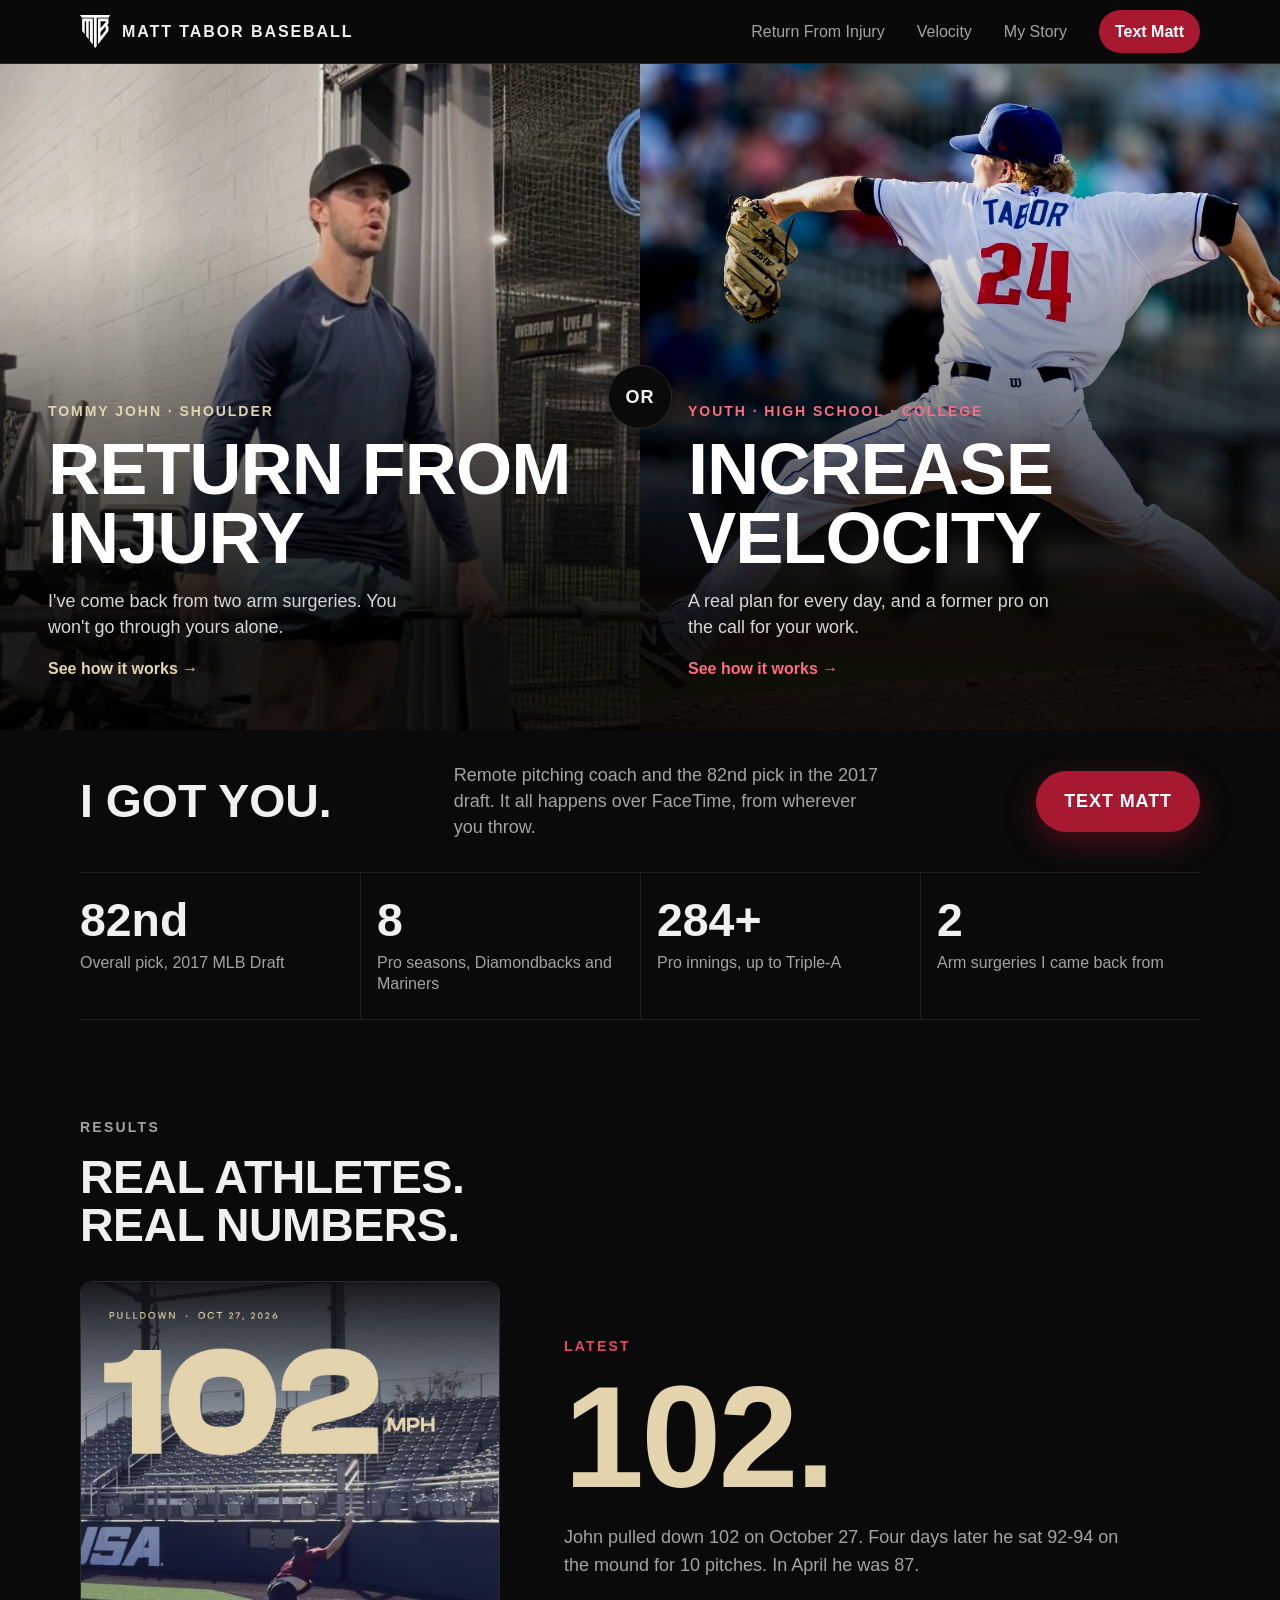
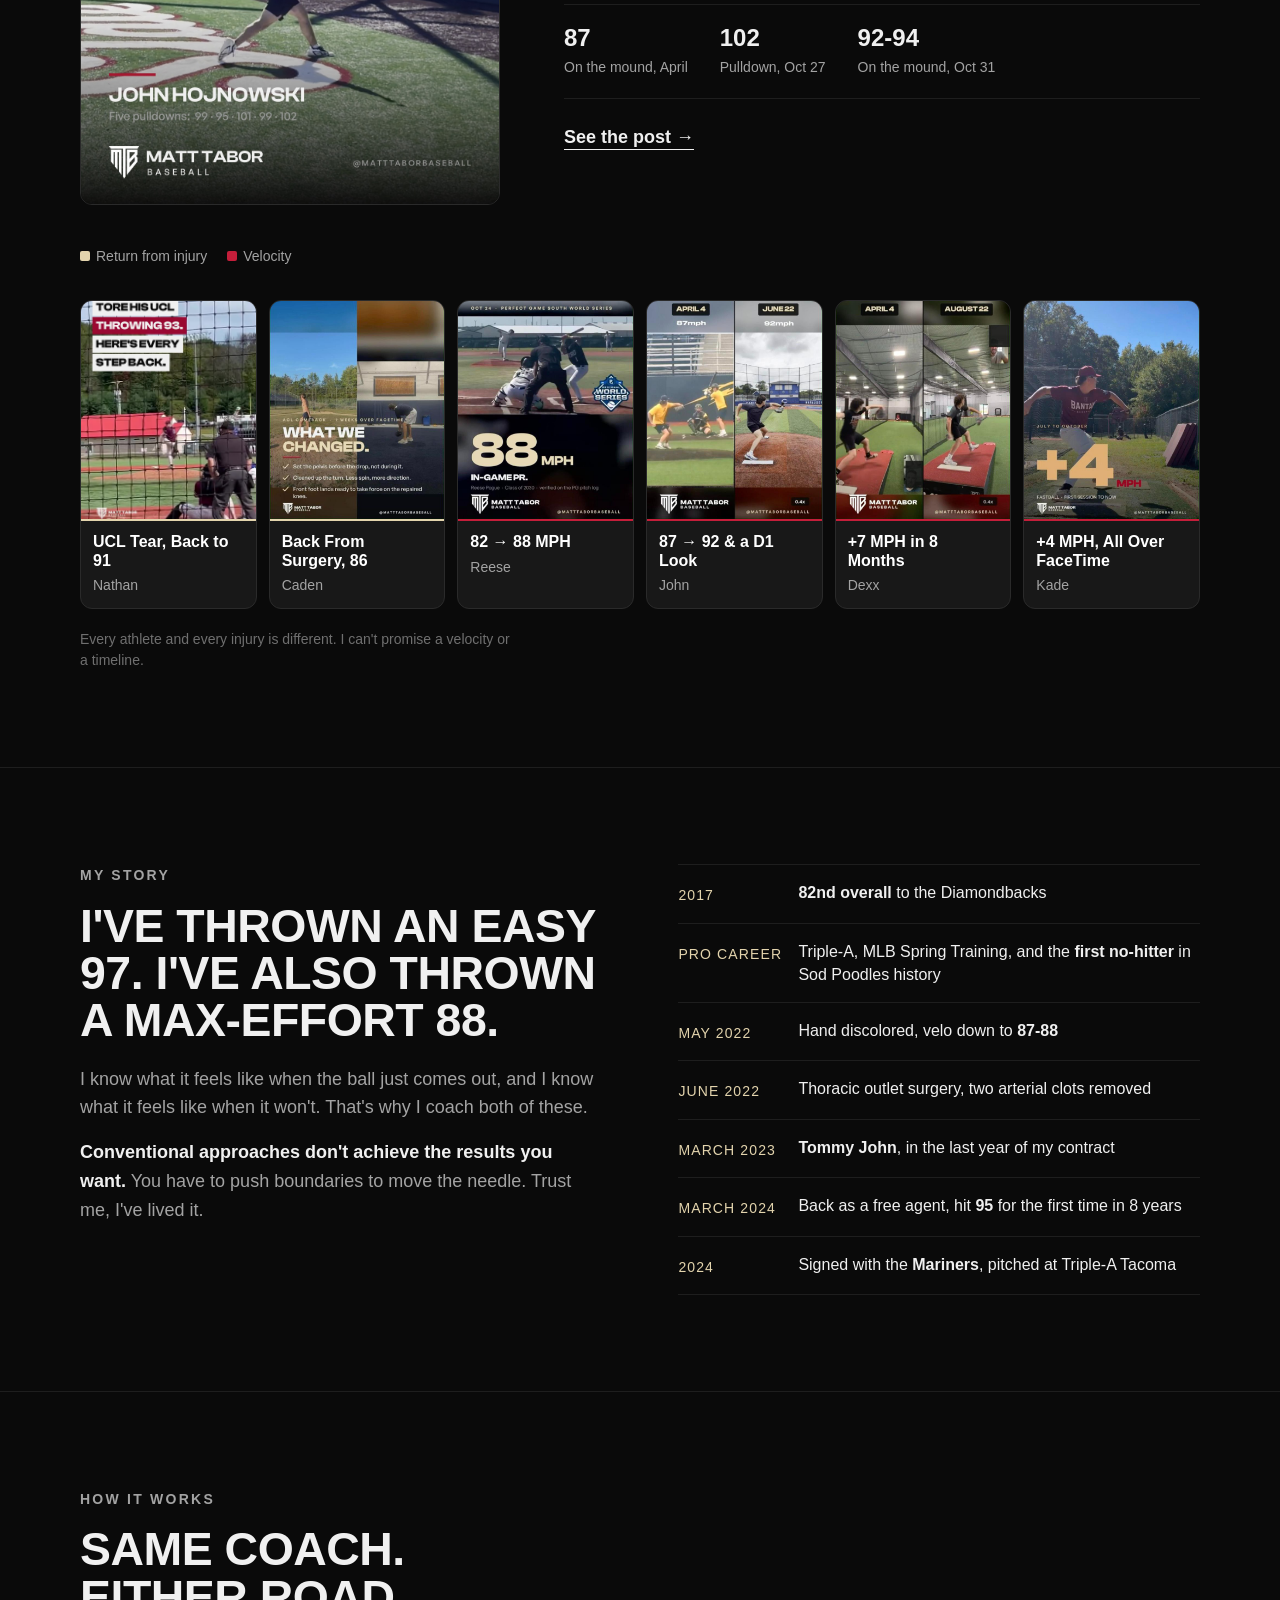
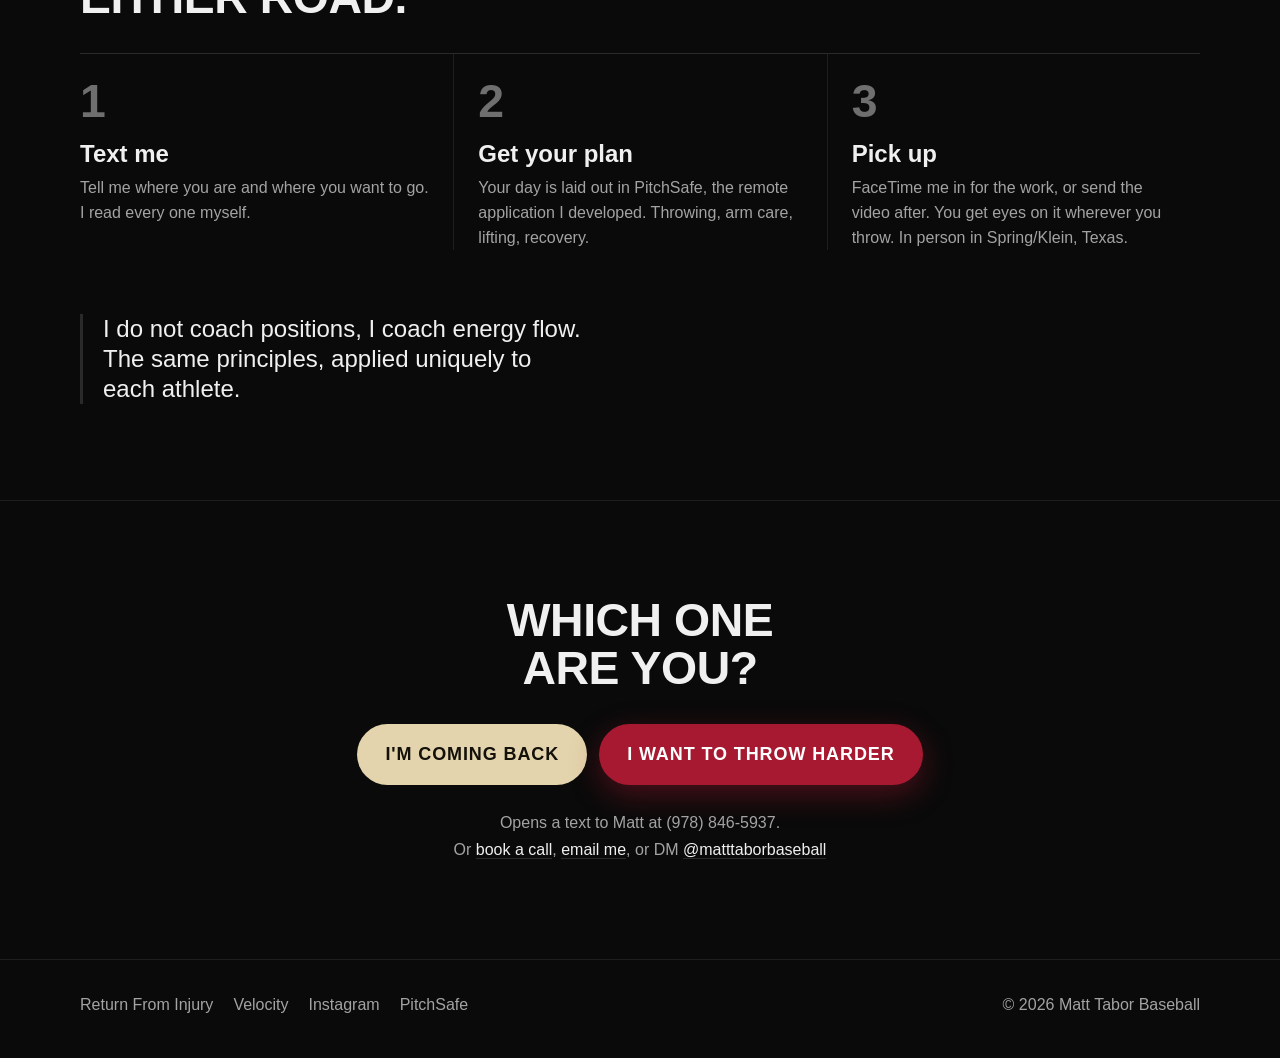
==== commit cc73bdfb: "Add technical SEO: sitemap, robots, favicon, 404, titles, structured data Co-Authored-By: Claude Opu" ====
--- a/index.html
+++ b/index.html
@@ -3,8 +3,8 @@
 <head>
 <meta charset="UTF-8">
 <meta name="viewport" content="width=device-width, initial-scale=1.0">
-<title>Matt Tabor Baseball | Return From Injury or Increase Velocity</title>
-<meta name="description" content="Remote pitching coaching from the 82nd pick in the 2017 MLB Draft. Return from Tommy John or shoulder surgery, or increase your velocity, over FaceTime from wherever you throw.">
+<title>Remote Pitching Coach for Velocity &amp; Injury Return | Matt Tabor</title>
+<meta name="description" content="Remote pitching coach and 82nd pick in the 2017 MLB Draft. Increase velocity or return from Tommy John or shoulder surgery, over FaceTime from anywhere.">
 <link rel="canonical" href="https://matttaborbaseball.com/">
 <meta name="theme-color" content="#0a0a0a">
 
@@ -22,15 +22,71 @@
 <link rel="stylesheet" href="./site.css">
 <link rel="stylesheet" href="./base.css">
 
+<link rel="icon" href="/favicon.ico" sizes="48x48">
+<link rel="icon" type="image/png" sizes="32x32" href="/favicon.png">
+<link rel="apple-touch-icon" href="/apple-touch-icon.png">
 <script type="application/ld+json">
 {
-  "@context": "https://schema.org",
-  "@type": "SportsOrganization",
-  "name": "Matt Tabor Baseball",
-  "description": "Remote pitching coaching for return from injury and velocity development",
-  "sport": "Baseball",
-  "url": "https://matttaborbaseball.com/",
-  "founder": { "@type": "Person", "name": "Matt Tabor", "jobTitle": "Pitching Coach" }
+ "@context": "https://schema.org",
+ "@graph": [
+  {
+   "@type": "SportsOrganization",
+   "@id": "https://matttaborbaseball.com/#org",
+   "name": "Matt Tabor Baseball",
+   "sport": "Baseball",
+   "url": "https://matttaborbaseball.com/",
+   "logo": "https://matttaborbaseball.com/apple-touch-icon.png",
+   "founder": {
+    "@id": "https://matttaborbaseball.com/#matt"
+   },
+   "telephone": "+1-978-846-5937",
+   "email": "matt@pitchsafe.co",
+   "sameAs": [
+    "https://www.instagram.com/matttaborbaseball/"
+   ]
+  },
+  {
+   "@type": "Person",
+   "@id": "https://matttaborbaseball.com/#matt",
+   "name": "Matt Tabor",
+   "jobTitle": "Pitching Coach",
+   "url": "https://matttaborbaseball.com/",
+   "image": "https://matttaborbaseball.com/assets/velocity-hero.jpg",
+   "description": "Former professional pitcher, drafted 82nd overall in 2017 by the Arizona Diamondbacks, who came back from Tommy John and thoracic outlet surgery.",
+   "sameAs": [
+    "https://en.wikipedia.org/wiki/Matt_Tabor",
+    "https://www.instagram.com/matttaborbaseball/"
+   ]
+  },
+  {
+   "@type": "Service",
+   "name": "Online Pitching Velocity Program",
+   "description": "Remote velocity programming for pitchers, with a daily plan in PitchSafe and work reviewed over FaceTime.",
+   "url": "https://matttaborbaseball.com/velocity",
+   "serviceType": "Pitching coaching",
+   "provider": {
+    "@id": "https://matttaborbaseball.com/#org"
+   },
+   "areaServed": {
+    "@type": "Country",
+    "name": "United States"
+   }
+  },
+  {
+   "@type": "Service",
+   "name": "Return to Throwing Coaching After Tommy John or Shoulder Surgery",
+   "description": "Remote return-to-throw pitching programming that works alongside the athlete's surgeon and physical therapist.",
+   "url": "https://matttaborbaseball.com/returnfrominjury",
+   "serviceType": "Pitching coaching",
+   "provider": {
+    "@id": "https://matttaborbaseball.com/#org"
+   },
+   "areaServed": {
+    "@type": "Country",
+    "name": "United States"
+   }
+  }
+ ]
 }
 </script>
 </head>
@@ -51,14 +107,14 @@
 
   <section class="fork" aria-label="Choose your road">
     <a class="fork__p fork__p--inj" href="./returnfrominjury">
-      <img src="./assets/injury-home.jpg" alt="Matt Tabor training in the gym, holding a barbell on a raised platform" width="804" height="670">
+      <img fetchpriority="high" src="./assets/injury-home.jpg" alt="Matt Tabor training in the gym, holding a barbell on a raised platform" width="804" height="670">
       <span class="fork__kick">Tommy John &middot; Shoulder</span>
       <span class="fork__t">Return from injury</span>
       <span class="fork__d">I've come back from two arm surgeries. You won't go through yours alone.</span>
       <span class="fork__go">See how it works &rarr;</span>
     </a>
     <a class="fork__p fork__p--vel" href="./velocity">
-      <img src="./assets/velocity-hero.jpg" alt="Matt Tabor pitching for the Amarillo Sod Poodles" width="1800" height="1200">
+      <img fetchpriority="high" src="./assets/velocity-hero.jpg" alt="Matt Tabor pitching for the Amarillo Sod Poodles" width="1800" height="1200">
       <span class="fork__kick">Youth &middot; High School &middot; College</span>
       <span class="fork__t">Increase velocity</span>
       <span class="fork__d">A real plan for every day, and a former pro on the call for your work.</span>
@@ -69,7 +125,7 @@
 
   <div class="wrap gotyou">
     <p class="gotyou__t">I got you.</p>
-    <p class="gotyou__d">Remote coaching from the 82nd pick in the 2017 draft. It all happens over FaceTime, from wherever you throw.</p>
+    <p class="gotyou__d">Remote pitching coach and the 82nd pick in the 2017 draft. It all happens over FaceTime, from wherever you throw.</p>
     <a class="btn btn--red" href="sms:+19788465937">Text Matt</a>
   </div>
 
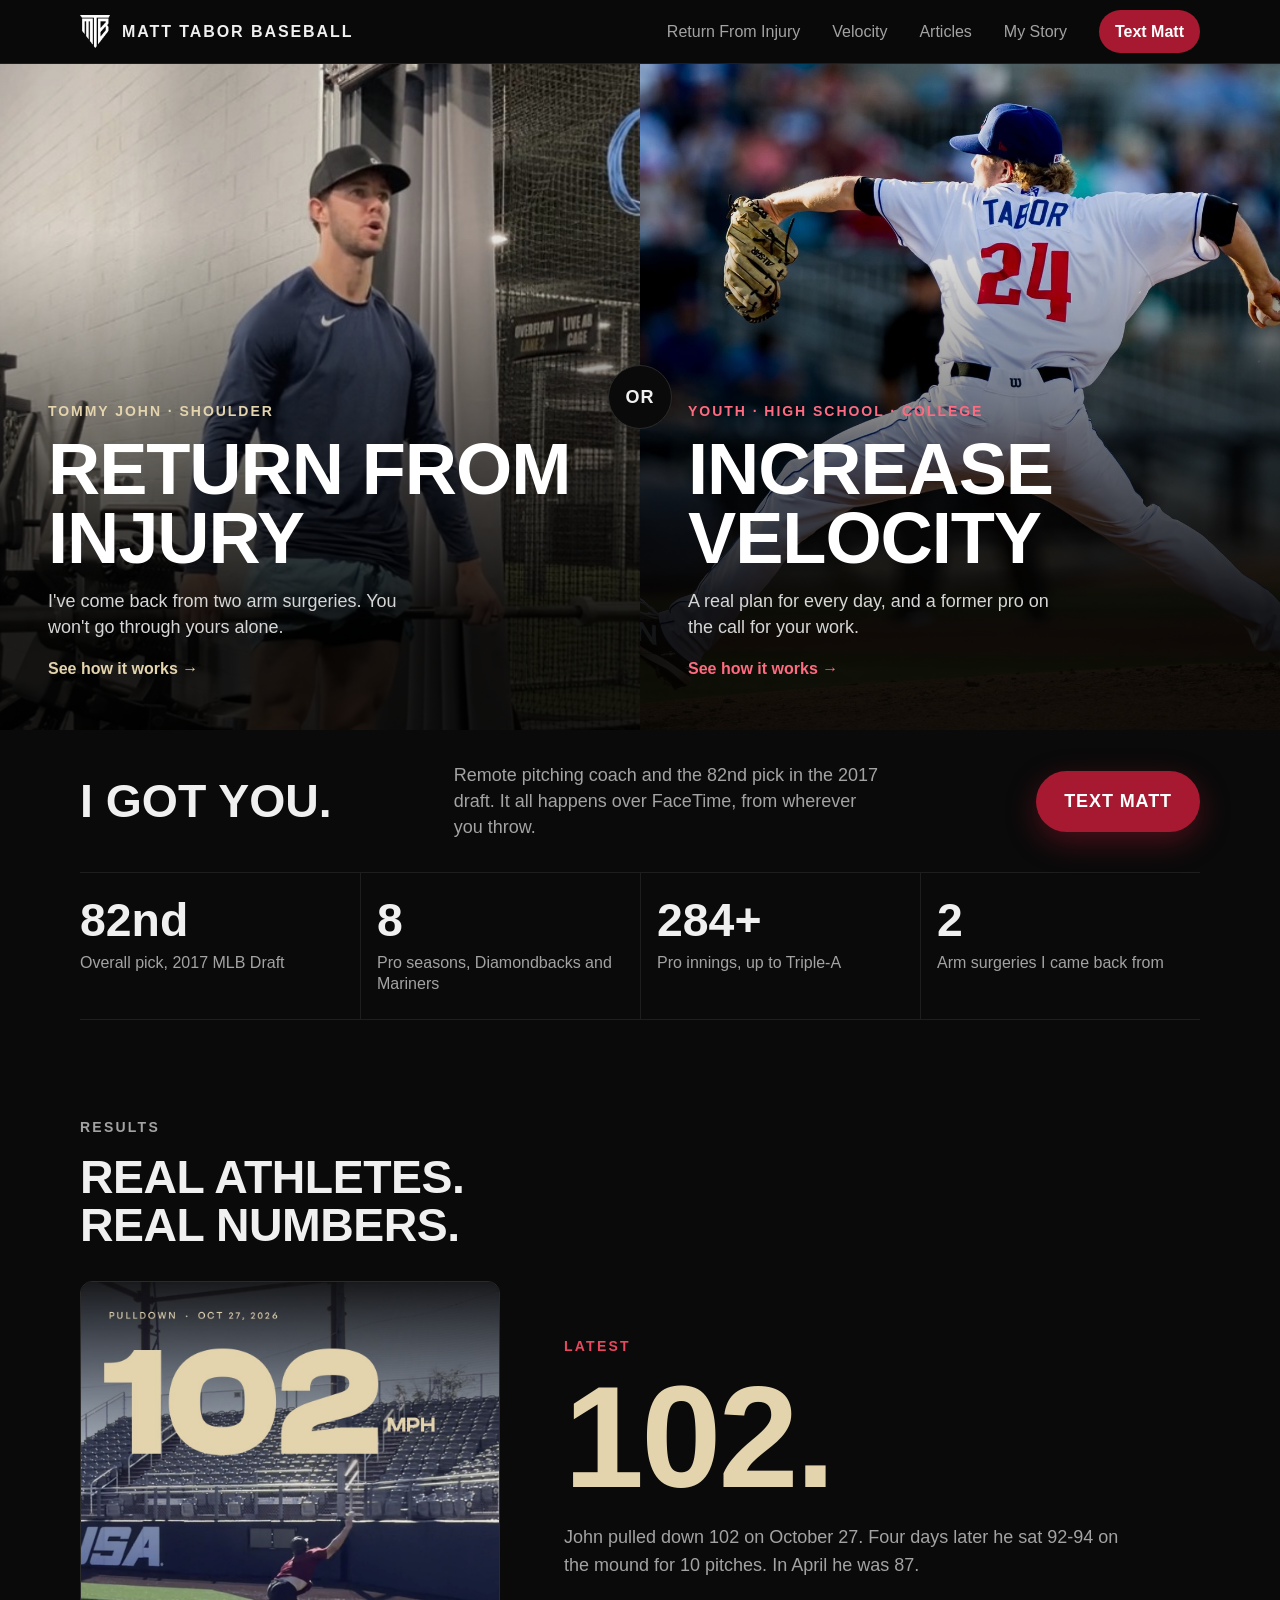
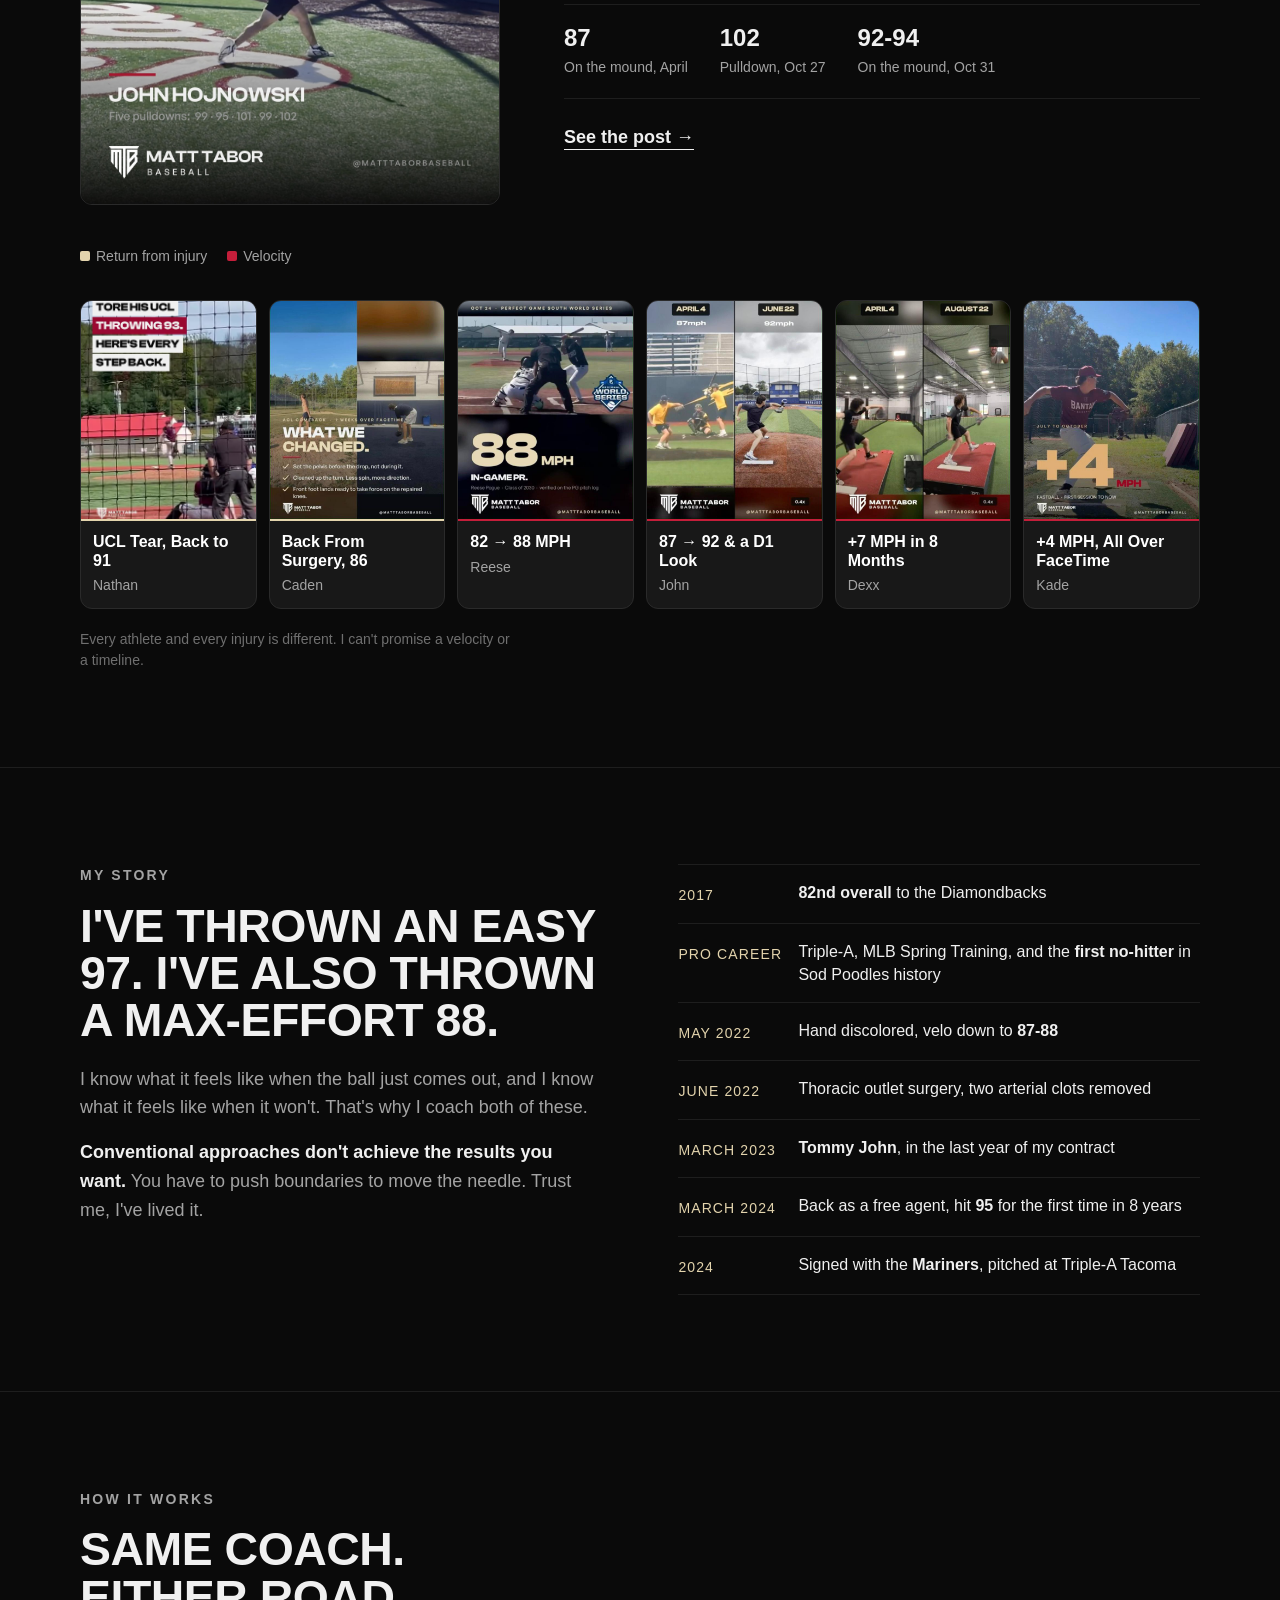
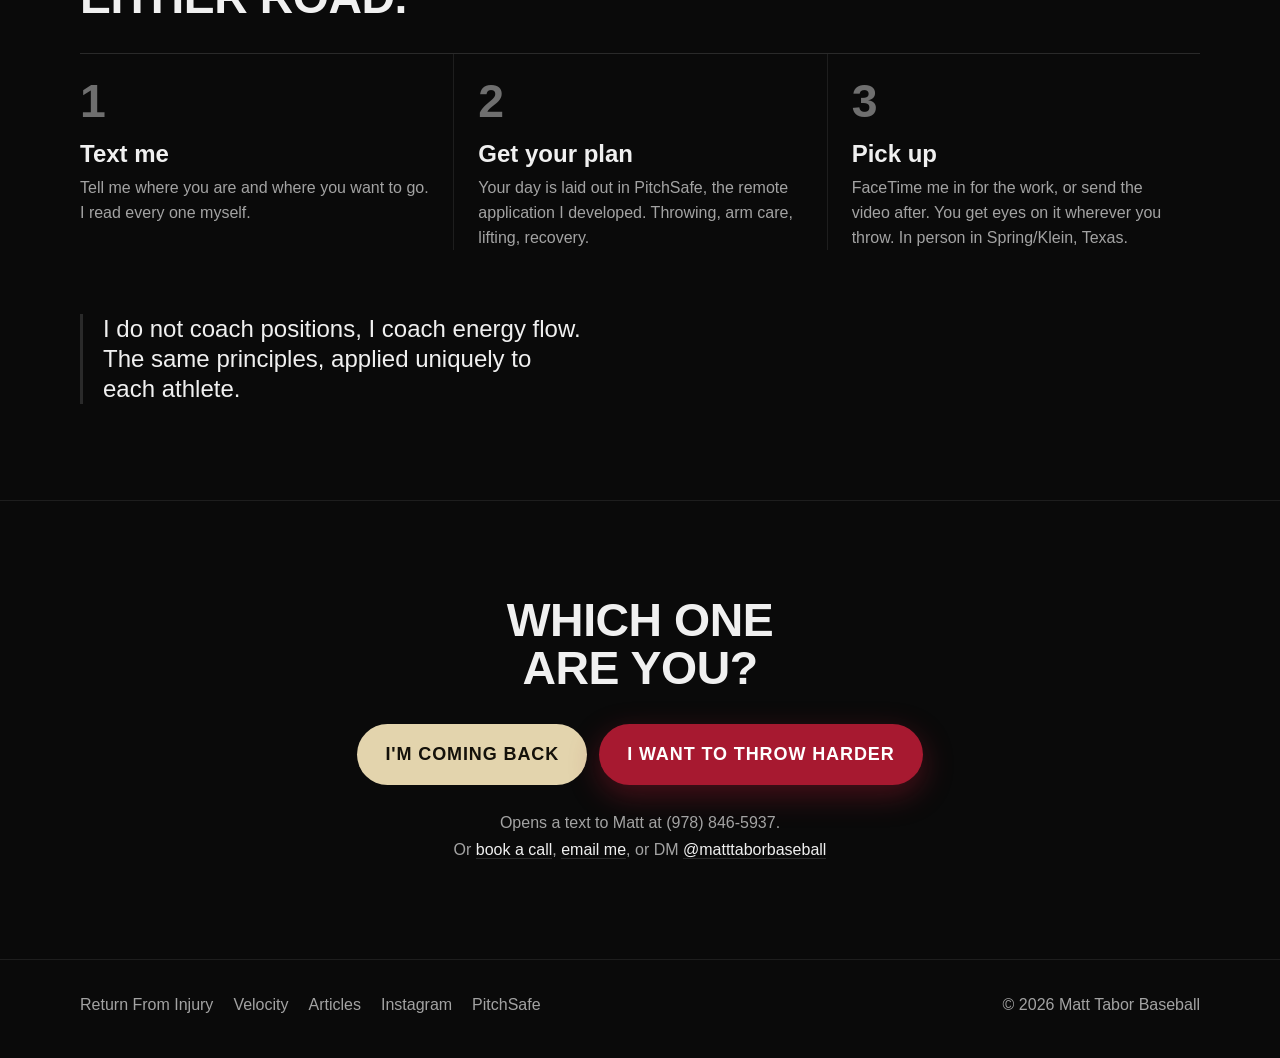
==== commit 57a56754: "Add Articles section and Tommy John velocity article Also corrects the /returnfrominjury quote to th" ====
--- a/index.html
+++ b/index.html
@@ -97,6 +97,7 @@
     <a class="top__brand" href="./"><img src="./assets/mtb-mark-white.png" alt="Matt Tabor Baseball" width="748" height="815"><span>Matt Tabor Baseball</span></a>
     <a class="top__link" href="./returnfrominjury"><span class="top__long">Return From Injury</span><span class="top__short">Injury</span></a>
     <a class="top__link" href="./velocity">Velocity</a>
+    <a class="top__link" href="./articles">Articles</a>
     <a class="top__link top__long" href="#story">My Story</a>
     <a class="top__cta" href="sms:+19788465937">Text Matt</a>
   </div>
@@ -219,6 +220,7 @@
     <nav aria-label="Footer">
       <a href="./returnfrominjury">Return From Injury</a>
       <a href="./velocity">Velocity</a>
+      <a href="./articles">Articles</a>
       <a href="https://www.instagram.com/matttaborbaseball/" target="_blank" rel="noopener noreferrer">Instagram</a>
       <a href="https://pitchsafe.co" target="_blank" rel="noopener noreferrer">PitchSafe</a>
     </nav>
--- a/site.css
+++ b/site.css
@@ -191,6 +191,15 @@
 .qa { display: grid; grid-template-columns: .8fr 1.2fr; gap: clamp(var(--space-6), 5vw, var(--space-16)); align-items: start; }
 .qa .faq { margin-top: 0; }
 .cross--vel { border-left-color: var(--color-primary-hover); }
+
+/* Articles index */
+.alist { list-style: none; margin-top: var(--space-8); border-top: 1px solid var(--color-border); }
+.alist li { max-width: none; border-bottom: 1px solid var(--color-divider); }
+.alist a { display: grid; grid-template-columns: 140px 1fr; gap: var(--space-6); align-items: center; padding-block: var(--space-6); text-decoration: none; }
+.alist img { width: 100%; aspect-ratio: 1/1; object-fit: cover; object-position: 50% 62%; border-radius: var(--radius-lg); border: 1px solid var(--color-border); }
+.alist h2 { font-family: var(--font-display); font-weight: 600; font-size: var(--text-lg); line-height: 1.15; margin-block: var(--space-2); }
+.alist a:hover h2 { color: var(--color-sand); }
+.alist p { color: var(--color-text-muted); font-size: var(--text-sm); line-height: 1.5; }
 
 /* Footer */
 .foot { border-top: 1px solid var(--color-divider); padding-block: var(--space-8) var(--space-10); }
@@ -242,3 +251,17 @@
   .cross .btn { width: 100%; }
   body { padding-bottom: 72px; }
 }
+@media (max-width: 760px) {
+  .alist a { grid-template-columns: 96px 1fr; gap: var(--space-4); }
+}
+/* Four header items have to fit a small phone. */
+@media (max-width: 400px) {
+  .top__in { gap: var(--space-3); }
+  .top a.top__link { font-size: .8125rem; }
+  .top__cta { padding: .5rem .75rem; font-size: .8125rem; }
+  .top__brand img { width: 26px; }
+}
+/* Homepage has one more header link; drop it before the row runs out of room on tablets. */
+@media (max-width: 900px) {
+  .top a.top__link.top__long { display: none; }
+}
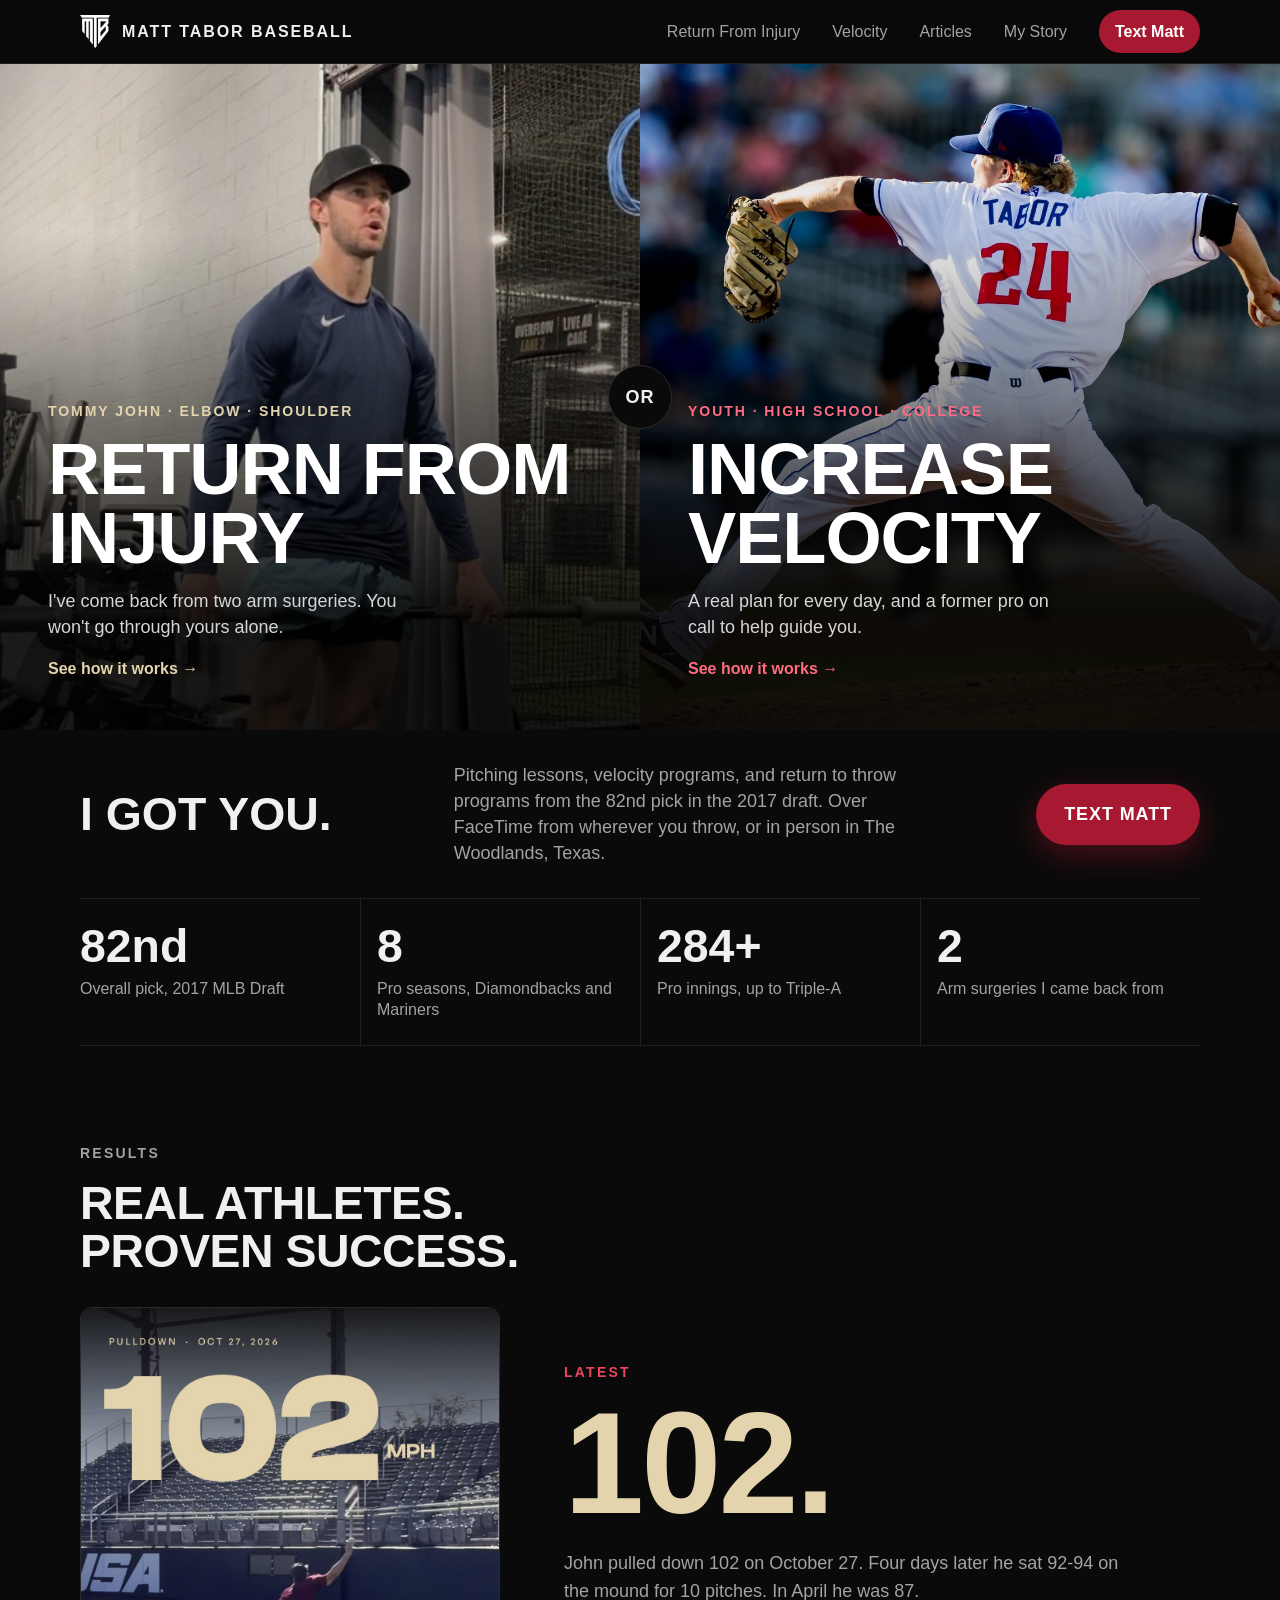
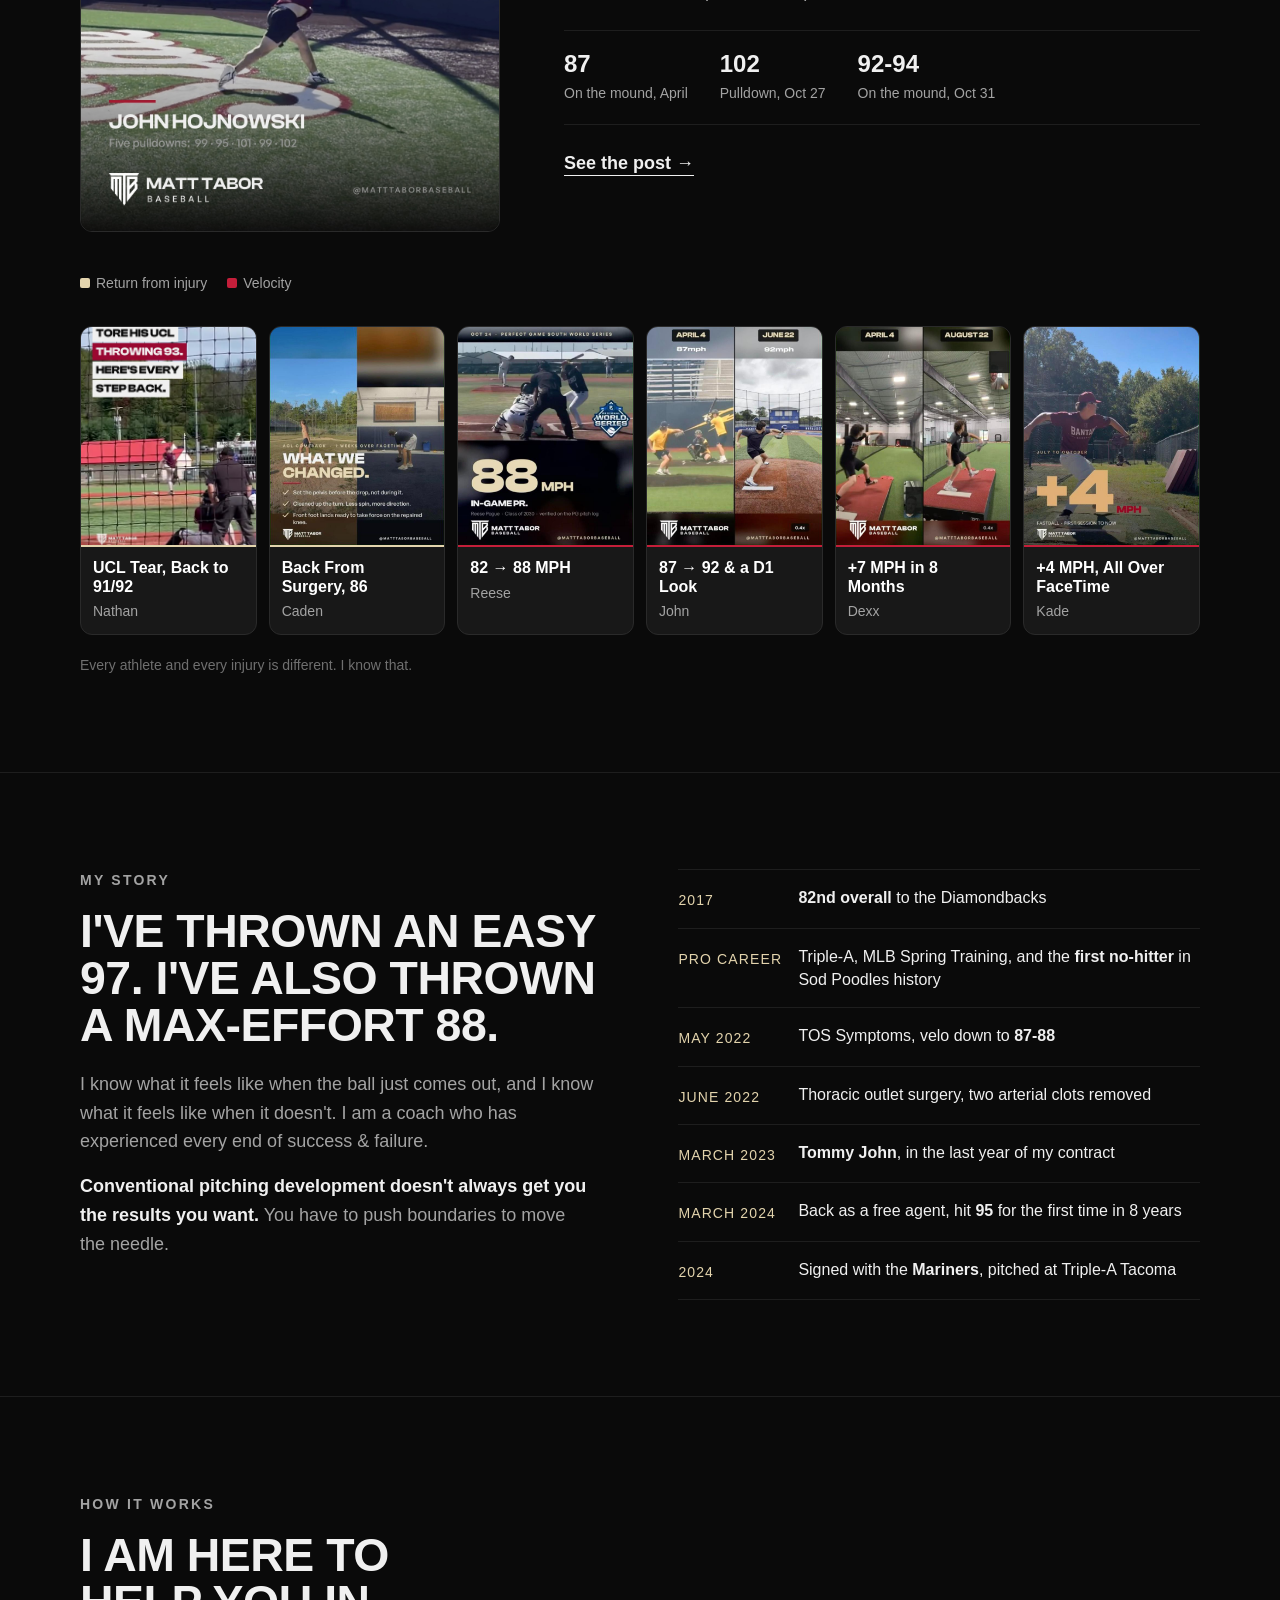
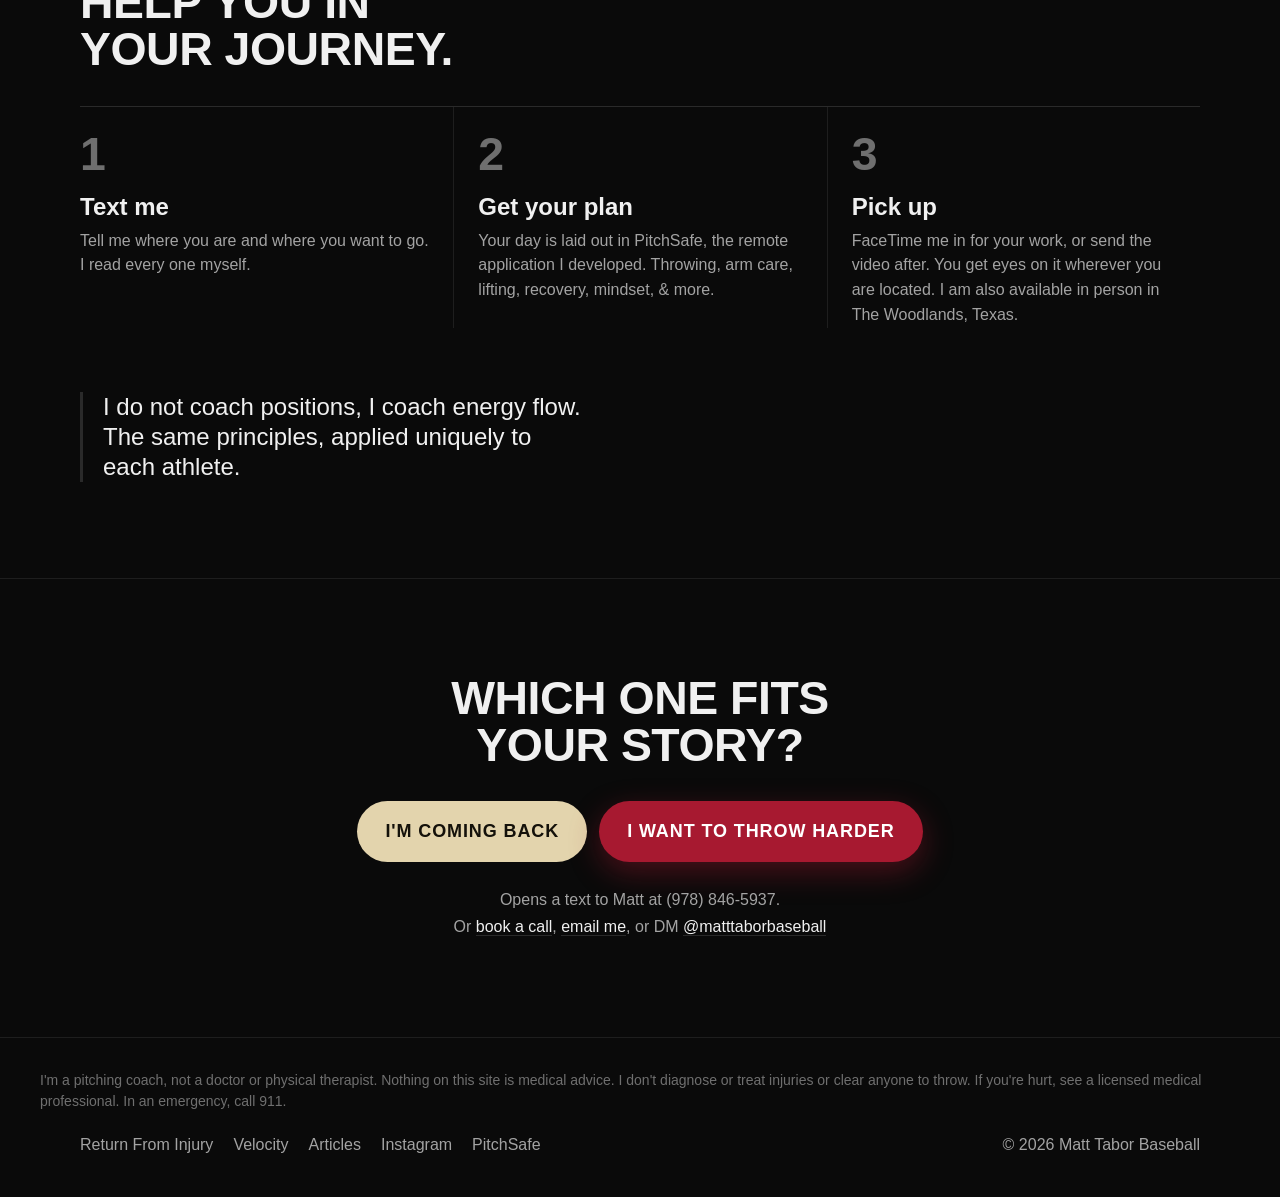
==== commit 9dc742a2: "Apply Matt's copy edits from the site wording doc, add disclaimer footer Co-Authored-By: Claude Opus" ====
--- a/index.html
+++ b/index.html
@@ -3,8 +3,8 @@
 <head>
 <meta charset="UTF-8">
 <meta name="viewport" content="width=device-width, initial-scale=1.0">
-<title>Remote Pitching Coach for Velocity &amp; Injury Return | Matt Tabor</title>
-<meta name="description" content="Remote pitching coach and 82nd pick in the 2017 MLB Draft. Increase velocity or return from Tommy John or shoulder surgery, over FaceTime from anywhere.">
+<title>Pitching Lessons, Velocity Programs, Return from Injury | Matt Tabor Baseball</title>
+<meta name="description" content="Pitching lessons, velocity program, and return to throw programs from the 82nd pick in the 2017 MLB Draft. Throw harder or return from elbow or shoulder injury, in person or remotely.">
 <link rel="canonical" href="https://matttaborbaseball.com/">
 <meta name="theme-color" content="#0a0a0a">
 
@@ -109,7 +109,7 @@
   <section class="fork" aria-label="Choose your road">
     <a class="fork__p fork__p--inj" href="./returnfrominjury">
       <img fetchpriority="high" src="./assets/injury-home.jpg" alt="Matt Tabor training in the gym, holding a barbell on a raised platform" width="804" height="670">
-      <span class="fork__kick">Tommy John &middot; Shoulder</span>
+      <span class="fork__kick">Tommy John &middot; Elbow &middot; Shoulder</span>
       <span class="fork__t">Return from injury</span>
       <span class="fork__d">I've come back from two arm surgeries. You won't go through yours alone.</span>
       <span class="fork__go">See how it works &rarr;</span>
@@ -118,7 +118,7 @@
       <img fetchpriority="high" src="./assets/velocity-hero.jpg" alt="Matt Tabor pitching for the Amarillo Sod Poodles" width="1800" height="1200">
       <span class="fork__kick">Youth &middot; High School &middot; College</span>
       <span class="fork__t">Increase velocity</span>
-      <span class="fork__d">A real plan for every day, and a former pro on the call for your work.</span>
+      <span class="fork__d">A real plan for every day, and a former pro on call to help guide you.</span>
       <span class="fork__go">See how it works &rarr;</span>
     </a>
     <span class="fork__or" aria-hidden="true">Or</span>
@@ -126,7 +126,7 @@
 
   <div class="wrap gotyou">
     <p class="gotyou__t">I got you.</p>
-    <p class="gotyou__d">Remote pitching coach and the 82nd pick in the 2017 draft. It all happens over FaceTime, from wherever you throw.</p>
+    <p class="gotyou__d">Pitching lessons, velocity programs, and return to throw programs from the 82nd pick in the 2017 draft. Over FaceTime from wherever you throw, or in person in The Woodlands, Texas.</p>
     <a class="btn btn--red" href="sms:+19788465937">Text Matt</a>
   </div>
 
@@ -142,7 +142,7 @@
   <section class="block" id="results">
     <div class="wrap">
       <span class="eyebrow">Results</span>
-      <h2 class="h2">Real athletes. Real numbers.</h2>
+      <h2 class="h2">Real athletes. Proven Success.</h2>
       <article class="big">
         <a class="big__m" href="https://www.instagram.com/p/DfQzloRjSyg/" target="_blank" rel="noopener noreferrer"><img src="./assets/john-102.jpg" alt="John Hojnowski's 102 mph pulldown" width="1080" height="1350" loading="lazy"></a>
         <div class="big__t">
@@ -159,14 +159,14 @@
       </article>
       <div class="key" aria-hidden="true"><span><i class="s"></i>Return from injury</span><span><i></i>Velocity</span></div>
       <div class="res">
-        <a class="tile tile--inj" href="./returnfrominjury"><span class="tile__m"><img src="./assets/nathan-return-poster.jpg" alt="Nathan's return-to-throw reel" loading="lazy" width="720" height="1280"></span><span class="tile__c"><span class="tile__s">UCL Tear, Back to 91</span><span class="tile__n">Nathan</span></span></a>
+        <a class="tile tile--inj" href="./returnfrominjury"><span class="tile__m"><img src="./assets/nathan-return-poster.jpg" alt="Nathan's return-to-throw reel" loading="lazy" width="720" height="1280"></span><span class="tile__c"><span class="tile__s">UCL Tear, Back to 91/92</span><span class="tile__n">Nathan</span></span></a>
         <a class="tile tile--inj" href="https://www.instagram.com/reel/DfAGC-th6ND/" target="_blank" rel="noopener noreferrer"><span class="tile__m"><img src="./assets/start-caden.jpg" alt="Caden back on the mound after surgery" loading="lazy" width="640" height="800"></span><span class="tile__c"><span class="tile__s">Back From Surgery, 86</span><span class="tile__n">Caden</span></span></a>
         <a class="tile" href="https://www.instagram.com/reel/De7ehkiBjXo/" target="_blank" rel="noopener noreferrer"><span class="tile__m"><img src="./assets/start-reese.jpg" alt="Reese: 82 to 88 mph" loading="lazy" width="640" height="800"></span><span class="tile__c"><span class="tile__s">82 &rarr; 88 MPH</span><span class="tile__n">Reese</span></span></a>
         <a class="tile" href="https://www.instagram.com/reel/De9apJzh-UF/" target="_blank" rel="noopener noreferrer"><span class="tile__m"><img src="./assets/start-john.jpg" alt="John: 87 to 92 mph" loading="lazy" width="640" height="800"></span><span class="tile__c"><span class="tile__s">87 &rarr; 92 &amp; a D1 Look</span><span class="tile__n">John</span></span></a>
         <a class="tile" href="https://www.instagram.com/reel/De20O-Ft_P4/" target="_blank" rel="noopener noreferrer"><span class="tile__m"><img src="./assets/start-dexx.jpg" alt="Dexx: plus 7 mph in 8 months" loading="lazy" width="640" height="800"></span><span class="tile__c"><span class="tile__s">+7 MPH in 8 Months</span><span class="tile__n">Dexx</span></span></a>
         <a class="tile" href="https://www.instagram.com/reel/DfCjOakB9Mv/" target="_blank" rel="noopener noreferrer"><span class="tile__m"><img src="./assets/start-kade.jpg" alt="Kade: plus 4 mph, every session over FaceTime" loading="lazy" width="640" height="800"></span><span class="tile__c"><span class="tile__s">+4 MPH, All Over FaceTime</span><span class="tile__n">Kade</span></span></a>
       </div>
-      <p class="fine">Every athlete and every injury is different. I can't promise a velocity or a timeline.</p>
+      <p class="fine">Every athlete and every injury is different. I know that.</p>
     </div>
   </section>
 
@@ -175,13 +175,13 @@
       <div>
         <span class="eyebrow">My story</span>
         <h2 class="h2">I've thrown an easy 97. I've also thrown a max-effort 88.</h2>
-        <p class="lede">I know what it feels like when the ball just comes out, and I know what it feels like when it won't. That's why I coach both of these.</p>
-        <p class="lede"><strong>Conventional approaches don't achieve the results you want.</strong> You have to push boundaries to move the needle. Trust me, I've lived it.</p>
+        <p class="lede">I know what it feels like when the ball just comes out, and I know what it feels like when it doesn't. I am a coach who has experienced every end of success &amp; failure.</p>
+        <p class="lede"><strong>Conventional pitching development doesn't always get you the results you want.</strong> You have to push boundaries to move the needle.</p>
       </div>
       <ol class="tl">
         <li><span class="w">2017</span><span class="t"><b>82nd overall</b> to the Diamondbacks</span></li>
         <li><span class="w">Pro career</span><span class="t">Triple-A, MLB Spring Training, and the <b>first no-hitter</b> in Sod Poodles history</span></li>
-        <li><span class="w">May 2022</span><span class="t">Hand discolored, velo down to <b>87-88</b></span></li>
+        <li><span class="w">May 2022</span><span class="t">TOS Symptoms, velo down to <b>87-88</b></span></li>
         <li><span class="w">June 2022</span><span class="t">Thoracic outlet surgery, two arterial clots removed</span></li>
         <li><span class="w">March 2023</span><span class="t"><b>Tommy John</b>, in the last year of my contract</span></li>
         <li><span class="w">March 2024</span><span class="t">Back as a free agent, hit <b>95</b> for the first time in 8 years</span></li>
@@ -193,11 +193,11 @@
   <section class="block block--rule" id="how">
     <div class="wrap">
       <span class="eyebrow">How it works</span>
-      <h2 class="h2">Same coach. Either road.</h2>
+      <h2 class="h2">I am here to help you in your journey.</h2>
       <ol class="steps">
         <li><h3>Text me</h3><p>Tell me where you are and where you want to go. I read every one myself.</p></li>
-        <li><h3>Get your plan</h3><p>Your day is laid out in PitchSafe, the remote application I developed. Throwing, arm care, lifting, recovery.</p></li>
-        <li><h3>Pick up</h3><p>FaceTime me in for the work, or send the video after. You get eyes on it wherever you throw. In person in Spring/Klein, Texas.</p></li>
+        <li><h3>Get your plan</h3><p>Your day is laid out in PitchSafe, the remote application I developed. Throwing, arm care, lifting, recovery, mindset, &amp; more.</p></li>
+        <li><h3>Pick up</h3><p>FaceTime me in for your work, or send the video after. You get eyes on it wherever you are located. I am also available in person in The Woodlands, Texas.</p></li>
       </ol>
       <p class="quote">I do not coach positions, I coach energy flow. The same principles, applied uniquely to each athlete.</p>
     </div>
@@ -205,7 +205,7 @@
 
   <section class="block block--rule" id="cta">
     <div class="wrap close">
-      <h2 class="h2">Which one are you?</h2>
+      <h2 class="h2">Which one fits your story?</h2>
       <div class="close__b">
         <a class="btn btn--sand" href="sms:+19788465937?&amp;body=Hey%20Matt%2C%20I%27m%20coming%20back%20from%20an%20injury.">I'm coming back</a>
         <a class="btn btn--red" href="sms:+19788465937?&amp;body=Hey%20Matt%2C%20I%20want%20to%20throw%20harder.">I want to throw harder</a>
@@ -216,6 +216,7 @@
 </main>
 
 <footer class="foot">
+  <p class="wrap foot__note">I'm a pitching coach, not a doctor or physical therapist. Nothing on this site is medical advice. I don't diagnose or treat injuries or clear anyone to throw. If you're hurt, see a licensed medical professional. In an emergency, call 911.</p>
   <div class="wrap foot__in">
     <nav aria-label="Footer">
       <a href="./returnfrominjury">Return From Injury</a>
--- a/site.css
+++ b/site.css
@@ -203,6 +203,7 @@
 
 /* Footer */
 .foot { border-top: 1px solid var(--color-divider); padding-block: var(--space-8) var(--space-10); }
+.foot__note { margin-bottom: var(--space-5); max-width: none; color: var(--color-text-faint); font-size: var(--text-xs); line-height: 1.5; }
 .foot__in { display: flex; flex-wrap: wrap; align-items: center; justify-content: space-between; gap: var(--space-4); font-size: var(--text-sm); color: var(--color-text-muted); }
 .foot nav { display: flex; flex-wrap: wrap; gap: var(--space-3) var(--space-5); }
 .foot a { text-decoration: none; }
